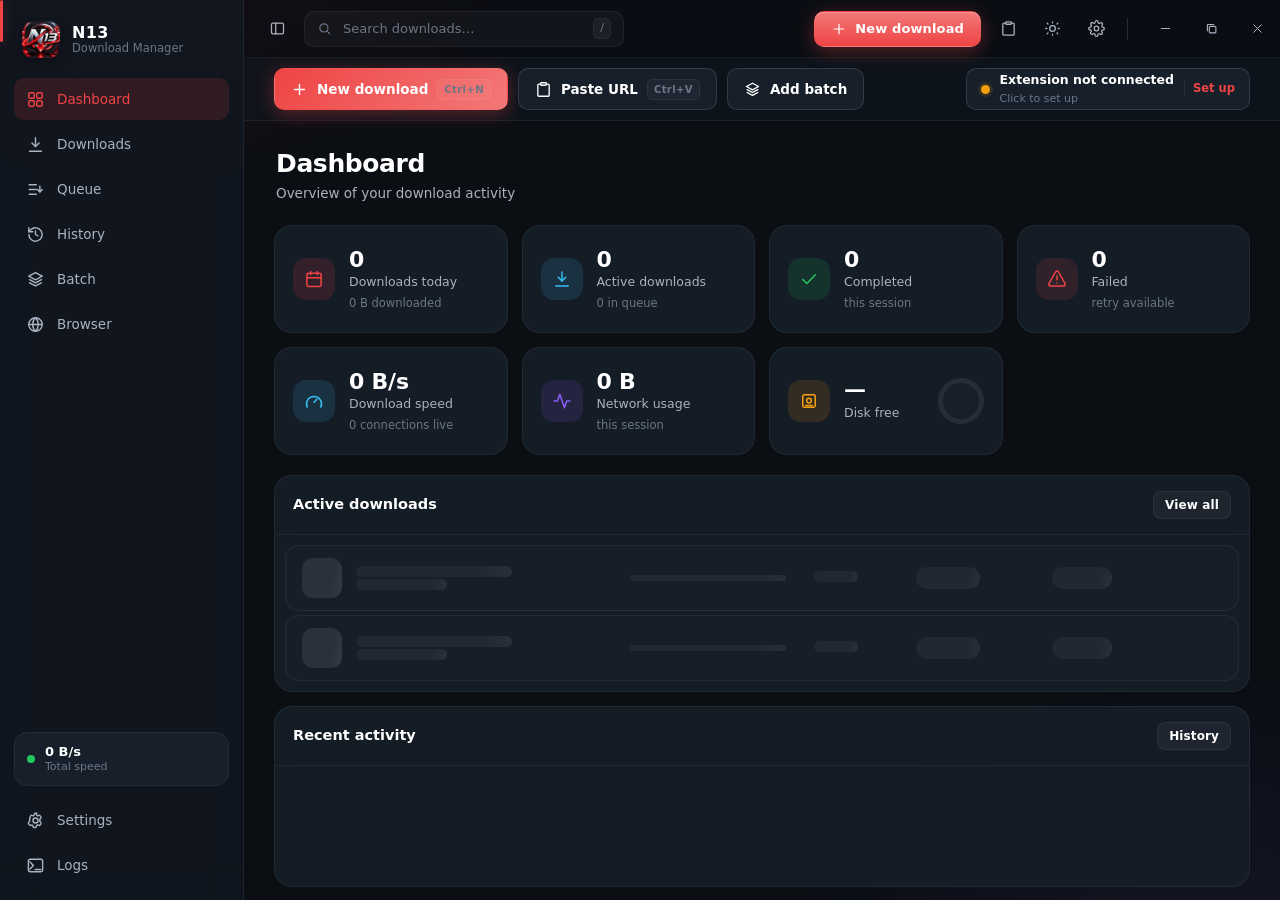
==== ui/frontend/index.html @ 7d2bacab "feat(queue): add a Queue page with drag & drop, keyboard and planning Adds a dedicated Queue page (s" ====
<!DOCTYPE html>
<html lang="en" data-theme="dark">
<head>
<meta charset="UTF-8">
<meta name="viewport" content="width=device-width, initial-scale=1.0">
<meta name="color-scheme" content="dark light">
<meta http-equiv="Content-Security-Policy" content="default-src 'self' 'unsafe-inline' 'unsafe-eval'; img-src 'self' data: blob:;">
<link rel="icon" href="favicon.png">
<title>N13 Download Manager</title>
<script>
/* Apply saved theme before first paint to avoid a flash. */
try {
  var p = JSON.parse(localStorage.getItem("n13-prefs") || "{}");
  document.documentElement.dataset.theme = p.theme || "dark";
} catch (e) {}
</script>
<link rel="stylesheet" href="css/main.css">
</head>
<body>

<!-- Ambient background glow -->
<div class="ambient" aria-hidden="true"></div>

<div id="app">

  <!-- ══ Sidebar ══════════════════════════════════════════════════════ -->
  <aside id="sidebar" aria-label="Primary">
    <span class="nav-indicator" id="navIndicator" aria-hidden="true"></span>
    <div class="brand">
      <img class="brand-mark" src="brand.png" alt="N13">
      <div class="brand-text">
        <strong>N13</strong>
        <span>Download Manager</span>
      </div>
    </div>

    <nav class="nav" id="mainNav" aria-label="Main navigation">
      <button class="nav-item active" data-page="dashboard" data-i18n-tip="nav.dashboard" aria-current="page">
        <svg class="ico" viewBox="0 0 24 24" fill="none" stroke="currentColor" stroke-width="1.8" stroke-linecap="round" stroke-linejoin="round"><rect x="3.5" y="3.5" width="7" height="7" rx="1.8"/><rect x="13.5" y="3.5" width="7" height="7" rx="1.8"/><rect x="3.5" y="13.5" width="7" height="7" rx="1.8"/><rect x="13.5" y="13.5" width="7" height="7" rx="1.8"/></svg>
        <span class="nav-label" data-i18n="nav.dashboard">Dashboard</span>
      </button>
      <button class="nav-item" data-page="downloads" data-i18n-tip="nav.downloads">
        <svg class="ico" viewBox="0 0 24 24" fill="none" stroke="currentColor" stroke-width="1.8" stroke-linecap="round" stroke-linejoin="round"><path d="M12 3.5v11"/><path d="m7.5 10 4.5 4.5L16.5 10"/><path d="M4.5 20.5h15"/></svg>
        <span class="nav-label" data-i18n="nav.downloads">Downloads</span>
        <span class="nav-badge" id="navBadge" hidden>0</span>
      </button>
      <button class="nav-item" data-page="queue" data-i18n-tip="nav.queue">
        <svg class="ico" viewBox="0 0 24 24" fill="none" stroke="currentColor" stroke-width="1.8" stroke-linecap="round" stroke-linejoin="round"><path d="M4 6h9"/><path d="M4 12h9"/><path d="M4 18h9"/><path d="M17.5 8v7"/><path d="m14.5 12 3 3 3-3"/></svg>
        <span class="nav-label" data-i18n="nav.queue">Queue</span>
        <span class="nav-badge" id="queueBadge" hidden>0</span>
      </button>
      <button class="nav-item" data-page="history" data-i18n-tip="nav.history">
        <svg class="ico" viewBox="0 0 24 24" fill="none" stroke="currentColor" stroke-width="1.8" stroke-linecap="round" stroke-linejoin="round"><path d="M3.6 12a8.4 8.4 0 1 0 2.4-5.9L3.5 8.5"/><path d="M3.5 3.5v5h5"/><path d="M12 7.5V12l3.2 1.9"/></svg>
        <span class="nav-label" data-i18n="nav.history">History</span>
      </button>
      <button class="nav-item" data-page="batch" data-i18n-tip="nav.batch">
        <svg class="ico" viewBox="0 0 24 24" fill="none" stroke="currentColor" stroke-width="1.8" stroke-linecap="round" stroke-linejoin="round"><path d="m12 3.2 8.5 4.6-8.5 4.6L3.5 7.8 12 3.2Z"/><path d="m4.5 12.2 7.5 4 7.5-4"/><path d="m4.5 16.2 7.5 4 7.5-4"/></svg>
        <span class="nav-label" data-i18n="nav.batch">Batch</span>
      </button>
      <button class="nav-item" data-page="browser" data-i18n-tip="nav.browser">
        <svg class="ico" viewBox="0 0 24 24" fill="none" stroke="currentColor" stroke-width="1.8" stroke-linecap="round" stroke-linejoin="round"><circle cx="12" cy="12" r="8.5"/><path d="M3.5 12h17"/><path d="M12 3.5c2.3 2.2 3.5 5.2 3.5 8.5s-1.2 6.3-3.5 8.5c-2.3-2.2-3.5-5.2-3.5-8.5s1.2-6.3 3.5-8.5Z"/></svg>
        <span class="nav-label" data-i18n="nav.browser">Browser</span>
      </button>
    </nav>

    <div class="sidebar-foot">
      <div class="side-speed" data-i18n-tip="sidebar.speed_tooltip">
        <span class="side-speed-pulse" aria-hidden="true"></span>
        <div class="side-speed-text">
          <span class="side-speed-val" id="sidebarSpeedVal">0 B/s</span>
          <span class="side-speed-lbl" data-i18n="sidebar.total_speed">Total speed</span>
        </div>
      </div>
      <button class="nav-item" data-page="settings" data-i18n-tip="nav.settings">
        <svg class="ico" viewBox="0 0 24 24" fill="none" stroke="currentColor" stroke-width="1.8" stroke-linecap="round" stroke-linejoin="round"><circle cx="12" cy="12" r="3.2"/><path d="M12 2.8c.6 0 1 .4 1.1 1l.3 1.5c.5.2 1 .5 1.5.8l1.4-.6c.6-.2 1.2 0 1.5.5l1 1.7c.3.5.2 1.2-.2 1.6l-1.2 1.1c.1.5.1.9.1 1.4s0 1-.1 1.4l1.2 1.1c.4.4.5 1 .2 1.6l-1 1.7c-.3.5-1 .7-1.5.5l-1.4-.6c-.5.3-1 .6-1.5.8l-.3 1.5c-.1.6-.6 1-1.1 1h-2c-.6 0-1-.4-1.1-1l-.3-1.5a7 7 0 0 1-1.5-.8l-1.4.6c-.6.2-1.2 0-1.5-.5l-1-1.7a1.2 1.2 0 0 1 .2-1.6l1.2-1.1a7.3 7.3 0 0 1 0-2.8L5.2 9.3a1.2 1.2 0 0 1-.2-1.6l1-1.7c.3-.5 1-.7 1.5-.5l1.4.6c.5-.3 1-.6 1.5-.8l.3-1.5c.1-.6.6-1 1.1-1h2Z"/></svg>
        <span class="nav-label" data-i18n="nav.settings">Settings</span>
      </button>
      <button class="nav-item" data-page="logs" data-i18n-tip="nav.logs">
        <svg class="ico" viewBox="0 0 24 24" fill="none" stroke="currentColor" stroke-width="1.8" stroke-linecap="round" stroke-linejoin="round"><path d="m5 7.5 4.5 4.5L5 16.5"/><path d="M11.5 17h7"/><rect x="3" y="4" width="18" height="16" rx="2.5"/></svg>
        <span class="nav-label" data-i18n="nav.logs">Logs</span>
      </button>
    </div>
  </aside>

  <!-- ══ Main column ══════════════════════════════════════════════════ -->
  <div class="app-main">

    <!-- Titlebar -->
    <header id="titlebar" class="pywebview-drag-region">
      <div class="tb-cluster">
        <button class="icon-btn" id="sidebarToggle" data-i18n-tip="title.toggle_sidebar" data-i18n-aria-label="title.toggle_sidebar">
          <svg class="ico" viewBox="0 0 24 24" fill="none" stroke="currentColor" stroke-width="1.8" stroke-linecap="round" stroke-linejoin="round"><rect x="3.5" y="4.5" width="17" height="15" rx="2.2"/><path d="M9.5 4.5v15"/></svg>
        </button>
        <div class="tb-search tb-nodrag">
          <svg class="ico" viewBox="0 0 24 24" fill="none" stroke="currentColor" stroke-width="1.8" stroke-linecap="round" stroke-linejoin="round"><circle cx="11" cy="11" r="6.5"/><path d="m20.5 20.5-4.6-4.6"/></svg>
          <input id="globalSearch" type="search" placeholder="Search downloads…" data-i18n-ph="title.search" data-i18n-aria-label="title.search" autocomplete="off" spellcheck="false">
          <kbd>/</kbd>
        </div>
      </div>

      <div class="tb-cluster tb-right">
        <button class="btn btn-primary" id="btnNewDownload" data-i18n-tip="title.new_download">
          <svg class="ico" viewBox="0 0 24 24" fill="none" stroke="currentColor" stroke-width="1.8" stroke-linecap="round" stroke-linejoin="round"><path d="M12 5v14M5 12h14"/></svg>
          <span data-i18n="title.new_download">New download</span>
        </button>
        <button class="icon-btn" id="btnPasteQuick" data-i18n-tip="title.paste_link" data-i18n-aria-label="title.paste_link">
          <svg class="ico" viewBox="0 0 24 24" fill="none" stroke="currentColor" stroke-width="1.8" stroke-linecap="round" stroke-linejoin="round"><rect x="8" y="2.5" width="8" height="3.5" rx="1"/><path d="M16 4.5h2.5A1.5 1.5 0 0 1 20 6v14a1.5 1.5 0 0 1-1.5 1.5h-13A1.5 1.5 0 0 1 4 20V6a1.5 1.5 0 0 1 1.5-1.5H8"/></svg>
        </button>
        <button class="icon-btn theme-btn" id="btnTheme" data-i18n-tip="title.toggle_theme" data-i18n-aria-label="title.toggle_theme">
          <svg class="ico ico-sun" viewBox="0 0 24 24" fill="none" stroke="currentColor" stroke-width="1.8" stroke-linecap="round" stroke-linejoin="round"><circle cx="12" cy="12" r="4"/><path d="M12 2.5V4M12 20v1.5M4.6 4.6l1 1M18.4 18.4l1 1M2.5 12H4M20 12h1.5M4.6 19.4l1-1M18.4 5.6l1-1"/></svg>
          <svg class="ico ico-moon" viewBox="0 0 24 24" fill="none" stroke="currentColor" stroke-width="1.8" stroke-linecap="round" stroke-linejoin="round"><path d="M20.5 13.2A8.5 8.5 0 1 1 10.8 3.5a7 7 0 0 0 9.7 9.7Z"/></svg>
        </button>
        <button class="icon-btn" id="btnTopSettings" data-i18n-tip="title.settings" data-i18n-aria-label="title.settings">
          <svg class="ico" viewBox="0 0 24 24" fill="none" stroke="currentColor" stroke-width="1.8" stroke-linecap="round" stroke-linejoin="round"><circle cx="12" cy="12" r="3.2"/><path d="M19.4 15a1.7 1.7 0 0 0 .3 1.9l.1.1a2 2 0 1 1-2.9 2.8l-.1-.1a1.7 1.7 0 0 0-1.8-.3 1.7 1.7 0 0 0-1 1.6V21a2 2 0 1 1-4 0v-.2a1.7 1.7 0 0 0-1-1.5 1.7 1.7 0 0 0-1.9.3l-.1.1a2 2 0 1 1-2.8-2.9l.1-.1a1.7 1.7 0 0 0 .3-1.8 1.7 1.7 0 0 0-1.6-1H3a2 2 0 1 1 0-4h.2A1.7 1.7 0 0 0 4.7 9a1.7 1.7 0 0 0-.3-1.9l-.1-.1a2 2 0 1 1 2.9-2.8l.1.1a1.7 1.7 0 0 0 1.8.3h.1a1.7 1.7 0 0 0 1-1.6V3a2 2 0 1 1 4 0v.2a1.7 1.7 0 0 0 1 1.5 1.7 1.7 0 0 0 1.9-.3l.1-.1a2 2 0 1 1 2.8 2.9l-.1.1a1.7 1.7 0 0 0-.3 1.8v.1a1.7 1.7 0 0 0 1.6 1H21a2 2 0 1 1 0 4h-.2a1.7 1.7 0 0 0-1.4 1Z"/></svg>
        </button>
        <span class="tb-divider" aria-hidden="true"></span>
        <div class="win-controls">
          <button class="win-btn" id="winMin" data-i18n-aria-label="title.minimize" tabindex="-1">
            <svg viewBox="0 0 24 24" fill="none" stroke="currentColor" stroke-width="1.6" stroke-linecap="round"><path d="M5.5 12h13"/></svg>
          </button>
          <button class="win-btn" id="winMax" data-i18n-aria-label="title.maximize" tabindex="-1">
            <svg viewBox="0 0 24 24" fill="none" stroke="currentColor" stroke-width="1.6"><rect x="6" y="6" width="12" height="12" rx="1.6"/></svg>
          </button>
          <button class="win-btn win-close" id="winClose" data-i18n-aria-label="title.close" tabindex="-1">
            <svg viewBox="0 0 24 24" fill="none" stroke="currentColor" stroke-width="1.6" stroke-linecap="round"><path d="M18 6 6 18M6 6l12 12"/></svg>
          </button>
        </div>
      </div>
    </header>

    <!-- Primary command bar — always visible, every page -->
    <div class="command-bar" role="toolbar" aria-label="Primary actions">
      <button class="cmd-btn cmd-primary" id="cmdNewDownload" data-i18n-tip="title.new_download">
        <svg class="ico" viewBox="0 0 24 24" fill="none" stroke="currentColor" stroke-width="1.9" stroke-linecap="round" stroke-linejoin="round"><path d="M12 5v14M5 12h14"/></svg>
        <span class="cmd-label" data-i18n="title.new_download">New download</span>
        <kbd>Ctrl+N</kbd>
      </button>

      <button class="cmd-btn" id="cmdPasteUrl" data-i18n-tip="cmd.paste_tip">
        <svg class="ico" viewBox="0 0 24 24" fill="none" stroke="currentColor" stroke-width="1.9" stroke-linecap="round" stroke-linejoin="round"><rect x="8" y="2.5" width="8" height="3.5" rx="1"/><path d="M16 4.5h2.5A1.5 1.5 0 0 1 20 6v14a1.5 1.5 0 0 1-1.5 1.5h-13A1.5 1.5 0 0 1 4 20V6a1.5 1.5 0 0 1 1.5-1.5H8"/></svg>
        <span class="cmd-label" data-i18n="cmd.paste_url">Paste URL</span>
        <kbd>Ctrl+V</kbd>
      </button>

      <button class="cmd-btn" id="cmdBatch" data-i18n-tip="cmd.batch_tip">
        <svg class="ico" viewBox="0 0 24 24" fill="none" stroke="currentColor" stroke-width="1.9" stroke-linecap="round" stroke-linejoin="round"><path d="m12 3.2 8.5 4.6-8.5 4.6L3.5 7.8 12 3.2Z"/><path d="m4.5 12.2 7.5 4 7.5-4"/><path d="m4.5 16.2 7.5 4 7.5-4"/></svg>
        <span class="cmd-label" data-i18n="cmd.add_batch">Add batch</span>
      </button>

      <span class="cmd-spacer"></span>

      <button class="ext-pill off" id="extPill" aria-live="polite">
        <span class="ext-dot" aria-hidden="true"></span>
        <span class="ext-text">
          <strong class="ext-title" id="extPillTitle" data-i18n="browser.ext_off">Extension not connected</strong>
          <span class="ext-sub" id="extPillSub" data-i18n="browser.ext_off_sub">Click to set up</span>
        </span>
        <span class="ext-action" id="extPillAction" data-i18n="browser.setup">Set up</span>
      </button>
    </div>

    <!-- Scrollable content -->
    <main id="content" role="main">
      <header class="page-head">
        <h1 id="pageTitle" data-i18n="page.dashboard">Dashboard</h1>
        <p id="pageSub" data-i18n="page.dashboard.sub">Overview of your download activity</p>
      </header>

      <!-- ── Dashboard ─────────────────────────────────────────────── -->
      <section class="page active" id="page-dashboard" aria-label="Dashboard">
        <div class="stats-grid">
          <article class="stat" style="--d:0ms">
            <span class="stat-ico tint-accent"><svg class="ico" viewBox="0 0 24 24" fill="none" stroke="currentColor" stroke-width="1.8" stroke-linecap="round" stroke-linejoin="round"><rect x="3.5" y="5" width="17" height="16" rx="2"/><path d="M8 3v4M16 3v4M3.5 10.5h17"/></svg></span>
            <div class="stat-info">
              <span class="stat-value" id="stToday">0</span>
              <span class="stat-label" data-i18n="stat.downloads_today">Downloads today</span>
              <span class="stat-sub" id="stTodaySub">0 B downloaded</span>
            </div>
          </article>

          <article class="stat" style="--d:50ms">
            <span class="stat-ico tint-blue"><svg class="ico" viewBox="0 0 24 24" fill="none" stroke="currentColor" stroke-width="1.8" stroke-linecap="round" stroke-linejoin="round"><path d="M12 3.5v11"/><path d="m7.5 10 4.5 4.5L16.5 10"/><path d="M4.5 20.5h15"/></svg></span>
            <div class="stat-info">
              <span class="stat-value" id="stActive">0</span>
              <span class="stat-label" data-i18n="stat.active_downloads">Active downloads</span>
              <span class="stat-sub" id="stActiveSub">0 in queue</span>
            </div>
          </article>

          <article class="stat" style="--d:100ms">
            <span class="stat-ico tint-green"><svg class="ico" viewBox="0 0 24 24" fill="none" stroke="currentColor" stroke-width="1.8" stroke-linecap="round" stroke-linejoin="round"><path d="m4.5 12.5 5 5L19.5 7"/></svg></span>
            <div class="stat-info">
              <span class="stat-value" id="stDone">0</span>
              <span class="stat-label" data-i18n="stat.completed">Completed</span>
              <span class="stat-sub" data-i18n="fmt.this_session">this session</span>
            </div>
          </article>

          <article class="stat" style="--d:150ms">
            <span class="stat-ico tint-red"><svg class="ico" viewBox="0 0 24 24" fill="none" stroke="currentColor" stroke-width="1.8" stroke-linecap="round" stroke-linejoin="round"><path d="M12 8.5V13"/><path d="M12 16.8h.01"/><path d="M10.2 3.6 2.4 17.3a2 2 0 0 0 1.7 3h15.8a2 2 0 0 0 1.7-3L13.8 3.6a2 2 0 0 0-3.6 0Z"/></svg></span>
            <div class="stat-info">
              <span class="stat-value" id="stFailed">0</span>
              <span class="stat-label" data-i18n="stat.failed">Failed</span>
              <span class="stat-sub" data-i18n="fmt.retry_available">retry available</span>
            </div>
          </article>

          <article class="stat stat-wide" style="--d:200ms">
            <span class="stat-ico tint-cyan"><svg class="ico" viewBox="0 0 24 24" fill="none" stroke="currentColor" stroke-width="1.8" stroke-linecap="round" stroke-linejoin="round"><path d="m12 13.5 3.5-3.5"/><path d="M3.8 19.3a9 9 0 1 1 16.4 0"/></svg></span>
            <div class="stat-info">
              <span class="stat-value" id="stSpeed">0 B/s</span>
              <span class="stat-label" data-i18n="stat.download_speed">Download speed</span>
              <span class="stat-sub" id="stSpeedPeak">0 connections live</span>
            </div>
            <canvas class="stat-spark" id="speedSpark" aria-hidden="true"></canvas>
          </article>

          <article class="stat" style="--d:250ms">
            <span class="stat-ico tint-violet"><svg class="ico" viewBox="0 0 24 24" fill="none" stroke="currentColor" stroke-width="1.8" stroke-linecap="round" stroke-linejoin="round"><path d="M21.5 12h-3.8l-2.7 8L9.3 4l-2.7 8H2.5"/></svg></span>
            <div class="stat-info">
              <span class="stat-value" id="stNetwork">0 B</span>
              <span class="stat-label" data-i18n="stat.network_usage">Network usage</span>
              <span class="stat-sub" data-i18n="fmt.this_session">this session</span>
            </div>
          </article>

          <article class="stat" style="--d:300ms">
            <span class="stat-ico tint-amber"><svg class="ico" viewBox="0 0 24 24" fill="none" stroke="currentColor" stroke-width="1.8" stroke-linecap="round" stroke-linejoin="round"><path d="M4.5 6.5a2 2 0 0 1 2-2h11a2 2 0 0 1 2 2v11a2 2 0 0 1-2 2h-11a2 2 0 0 1-2-2v-11Z"/><circle cx="12" cy="11.5" r="2.8"/><path d="M8 17.5h8"/></svg></span>
            <div class="stat-info">
              <span class="stat-value" id="stDisk">—</span>
              <span class="stat-label" data-i18n="stat.disk_free">Disk free</span>
              <span class="stat-sub" id="stDiskSub"></span>
            </div>
            <span class="ring" id="diskRing" style="--p:0" role="img" data-i18n-aria-label="stat.disk_free"></span>
          </article>
        </div>

        <div class="dash-cols">
          <section class="panel" id="dashActive" aria-label="Active downloads">
            <header class="panel-head">
              <h2 data-i18n="dash.active_downloads">Active downloads</h2>
              <span class="panel-count" id="dashActiveCount"></span>
              <button class="btn btn-ghost btn-sm" data-nav="downloads" data-i18n="dash.view_all">View all</button>
            </header>
            <div class="panel-body"></div>
          </section>
          <section class="panel" id="dashRecent" aria-label="Recent activity">
            <header class="panel-head">
              <h2 data-i18n="dash.recent_activity">Recent activity</h2>
              <button class="btn btn-ghost btn-sm" data-nav="history" data-i18n="dash.history">History</button>
            </header>
            <div class="panel-body"></div>
          </section>
        </div>
      </section>

      <!-- ── Downloads ─────────────────────────────────────────────── -->
      <section class="page" id="page-downloads" aria-label="Downloads">
        <div class="dl-toolbar">
          <div class="chips" id="filterChips" role="tablist" aria-label="Filter downloads">
            <button class="chip active" data-filter="all"><span data-i18n="filter.all">All</span> <span class="chip-n">0</span></button>
            <button class="chip" data-filter="active"><span data-i18n="filter.active">Active</span> <span class="chip-n">0</span></button>
            <button class="chip" data-filter="queued"><span data-i18n="filter.queued">Queued</span> <span class="chip-n">0</span></button>
            <button class="chip" data-filter="paused"><span data-i18n="filter.paused">Paused</span> <span class="chip-n">0</span></button>
            <button class="chip" data-filter="completed"><span data-i18n="filter.completed">Completed</span> <span class="chip-n">0</span></button>
            <button class="chip" data-filter="failed"><span data-i18n="filter.failed">Failed</span> <span class="chip-n">0</span></button>
          </div>
          <div class="dl-toolbar-right">
            <label class="sort-wrap" data-i18n-tip="sort.label">
              <svg class="ico" viewBox="0 0 24 24" fill="none" stroke="currentColor" stroke-width="1.8" stroke-linecap="round" stroke-linejoin="round"><path d="M7 4.5v15"/><path d="m3.5 8 3.5-3.5L10.5 8"/><path d="M17 19.5v-15"/><path d="m13.5 16 3.5 3.5 3.5-3.5"/></svg>
              <select id="sortSelect" data-i18n-aria-label="sort.label">
                <option value="newest:-1" selected data-i18n="sort.newest">Newest first</option>
                <option value="newest:1" data-i18n="sort.oldest">Oldest first</option>
                <option value="queue:1" data-i18n="sort.queue">Queue order</option>
                <option value="name:1" data-i18n="sort.name_az">Name A–Z</option>
                <option value="name:-1" data-i18n="sort.name_za">Name Z–A</option>
                <option value="size:-1" data-i18n="sort.largest">Largest first</option>
                <option value="size:1" data-i18n="sort.smallest">Smallest first</option>
                <option value="progress:-1" data-i18n="sort.progress">Most complete</option>
                <option value="speed:-1" data-i18n="sort.fastest">Fastest first</option>
              </select>
            </label>
            <span class="tb-divider" aria-hidden="true"></span>
            <button class="icon-btn" id="btnResumeAll" data-i18n-tip="toast.all_resumed" data-i18n-aria-label="toast.all_resumed">
              <svg class="ico" viewBox="0 0 24 24" fill="none" stroke="currentColor" stroke-width="1.8" stroke-linecap="round" stroke-linejoin="round"><path d="M7.5 4.8v14.4c0 .8.9 1.3 1.6.9l11.2-7.2a1 1 0 0 0 0-1.7L9.1 4a1 1 0 0 0-1.6.8Z"/></svg>
            </button>
            <button class="icon-btn" id="btnPauseAll" data-i18n-tip="toast.all_paused" data-i18n-aria-label="toast.all_paused">
              <svg class="ico" viewBox="0 0 24 24" fill="none" stroke="currentColor" stroke-width="1.8" stroke-linecap="round" stroke-linejoin="round"><rect x="6.5" y="4.5" width="3.6" height="15" rx="1.2"/><rect x="13.9" y="4.5" width="3.6" height="15" rx="1.2"/></svg>
            </button>
            <button class="icon-btn" id="btnClearFinished" data-i18n-tip="toast.list_cleared" data-i18n-aria-label="toast.list_cleared">
              <svg class="ico" viewBox="0 0 24 24" fill="none" stroke="currentColor" stroke-width="1.8" stroke-linecap="round" stroke-linejoin="round"><path d="M4 6.5h16"/><path d="M9 6.5v-2a1 1 0 0 1 1-1h4a1 1 0 0 1 1 1v2"/><path d="M19 6.5 18.1 19a2 2 0 0 1-2 1.9H7.9a2 2 0 0 1-2-1.9L5 6.5"/></svg>
            </button>
          </div>
        </div>

        <!-- Queue summary: active / waiting / priority / scheduler -->
        <div class="queue-strip" id="queueStrip" aria-label="Queue status">
          <div class="qs-item">
            <span class="qs-dot active" aria-hidden="true"></span>
            <span class="qs-val" id="qsActive">0</span>
            <span class="qs-lbl" data-i18n="queue.active">Active</span>
          </div>
          <div class="qs-item">
            <span class="qs-dot waiting" aria-hidden="true"></span>
            <span class="qs-val" id="qsWaiting">0</span>
            <span class="qs-lbl" data-i18n="queue.waiting">Waiting</span>
          </div>
          <div class="qs-item">
            <span class="qs-dot" aria-hidden="true"></span>
            <span class="qs-val" id="qsSpeed">0 B/s</span>
            <span class="qs-lbl" data-i18n="queue.bandwidth">Bandwidth</span>
          </div>
          <div class="qs-item" id="qsLimitWrap">
            <svg class="ico" viewBox="0 0 24 24" fill="none" stroke="currentColor" stroke-width="1.8" stroke-linecap="round" stroke-linejoin="round"><path d="M12 3.5v4M12 16.5v4M3.5 12h4M16.5 12h4"/><circle cx="12" cy="12" r="3.4"/></svg>
            <span class="qs-lbl" data-i18n="queue.speed_limit">Global limit</span>
            <button class="qs-btn" id="qsLimitBtn" data-i18n-tip="queue.change_limit">Unlimited</button>
          </div>
          <div class="qs-item" id="qsSchedWrap">
            <svg class="ico" viewBox="0 0 24 24" fill="none" stroke="currentColor" stroke-width="1.8" stroke-linecap="round" stroke-linejoin="round"><rect x="3.5" y="5" width="17" height="16" rx="2"/><path d="M8 3v4M16 3v4M3.5 10.5h17"/></svg>
            <span class="qs-lbl" data-i18n="queue.scheduler">Scheduler</span>
            <button class="qs-btn" id="qsSchedBtn" data-i18n-tip="queue.scheduler_tip">Off</button>
          </div>
          <span class="qs-spacer"></span>
          <button class="btn btn-ghost btn-sm" id="qsRetryFailed" hidden>
            <svg class="ico" viewBox="0 0 24 24" fill="none" stroke="currentColor" stroke-width="1.8" stroke-linecap="round" stroke-linejoin="round"><path d="M20.5 12a8.5 8.5 0 1 1-2.6-6.1"/><path d="M20.5 3.5v5h-5"/></svg>
            <span id="qsRetryLabel" data-i18n="queue.retry_failed">Retry failed</span>
          </button>
        </div>

        <!-- Category filter — rendered only when the list spans >1 category -->
        <div class="cat-strip" id="catStrip" role="tablist" aria-label="Filter by category" hidden></div>

        <div class="dl-head" id="downloadHead" hidden>
          <span class="h-name" data-i18n="col.name">Name</span>
          <span data-i18n="col.progress">Progress</span>
          <span class="c-size" data-i18n="col.size">Size</span>
          <span class="c-speed" data-i18n="col.speed">Speed</span>
          <span class="c-conn" data-i18n="col.connections">Conn.</span>
          <span data-i18n="col.status">Status</span>
          <span class="h-actions" aria-hidden="true"></span>
        </div>

        <div class="dl-list" id="downloadList" role="list" aria-label="Download list"></div>
        <div id="downloadsEmpty" hidden></div>
      </section>

      <!-- ── Queue ─────────────────────────────────────────────────── -->
      <!-- Rendered entirely by js/queue.js so the queue experience stays a
           self-contained module rather than growing this file. -->
      <section class="page" id="page-queue" aria-label="Queue">
        <div class="queue-view" id="queueView"></div>
      </section>

      <!-- ── History ───────────────────────────────────────────────── -->
      <section class="page" id="page-history" aria-label="History">
        <div class="analytics" id="historyStats" hidden></div>
        <div class="page-actions">
          <div class="chips" id="historyFilterChips" role="tablist" aria-label="Filter history">
            <button class="chip active" data-hfilter="all"><span data-i18n="history.all">All</span></button>
            <button class="chip" data-hfilter="Complete"><span data-i18n="history.completed">Completed</span></button>
            <button class="chip" data-hfilter="Failed"><span data-i18n="history.failed">Failed</span></button>
            <button class="chip" data-hfilter="Cancelled"><span data-i18n="history.cancelled">Cancelled</span></button>
          </div>
          <button class="btn btn-ghost" id="btnClearHistory">
            <svg class="ico" viewBox="0 0 24 24" fill="none" stroke="currentColor" stroke-width="1.8" stroke-linecap="round" stroke-linejoin="round"><path d="M4 6.5h16"/><path d="M9 6.5v-2a1 1 0 0 1 1-1h4a1 1 0 0 1 1 1v2"/><path d="M19 6.5 18.1 19a2 2 0 0 1-2 1.9H7.9a2 2 0 0 1-2-1.9L5 6.5"/></svg>
            <span data-i18n="history.clear">Clear history</span>
          </button>
        </div>
        <div class="table-card">
          <table class="table" id="historyTable">
            <thead>
              <tr><th class="h-date" data-i18n="col.date">Date</th><th data-i18n="col.file">File</th><th class="h-size" data-i18n="col.size">Size</th><th class="h-cat" data-i18n="col.category">Category</th><th data-i18n="col.status">Status</th><th class="h-dir" data-i18n="col.location">Location</th><th class="h-actions" aria-hidden="true"></th></tr>
            </thead>
            <tbody id="historyBody"></tbody>
          </table>
          <div id="historyEmpty" hidden></div>
        </div>
      </section>

      <!-- ── Batch ─────────────────────────────────────────────────── -->
      <section class="page" id="page-batch" aria-label="Batch download">
        <div class="card">
          <div class="tabs" role="tablist" aria-label="Batch mode">
            <button class="tab-btn active" data-tab="urllist" role="tab" aria-selected="true"><span data-i18n="batch.url_list">URL list</span></button>
            <button class="tab-btn" data-tab="pattern" role="tab" aria-selected="false"><span data-i18n="batch.pattern_scan">Pattern scan</span></button>
          </div>

          <div class="tab-panel active" id="tab-urllist" role="tabpanel">
            <p class="dim-note"><span data-i18n="batch.note">Paste one link per line.</span> <span class="batch-count" id="batchCount"></span></p>
            <textarea class="input textarea mono" id="batchUrls" rows="8" spellcheck="false"
              placeholder="https://example.com/file1.zip&#10;https://example.com/file2.zip&#10;https://example.com/file3.zip" data-i18n-aria-label="batch.url_list"></textarea>
            <div class="input-join">
              <input class="input mono" id="batchDir" type="text" data-i18n-ph="batch.save_to" data-i18n-aria-label="batch.save_to">
              <button class="btn btn-ghost" id="btnBatchBrowse">
                <svg class="ico" viewBox="0 0 24 24" fill="none" stroke="currentColor" stroke-width="1.8" stroke-linecap="round" stroke-linejoin="round"><path d="M3.5 7.5a2 2 0 0 1 2-2h4l2 2.5h7a2 2 0 0 1 2 2v8a2 2 0 0 1-2 2h-13a2 2 0 0 1-2-2v-10.5Z"/></svg>
                <span data-i18n="batch.browse">Browse</span>
              </button>
            </div>
            <div class="batch-actions">
              <button class="btn btn-ghost" id="btnBatchFile">
                <svg class="ico" viewBox="0 0 24 24" fill="none" stroke="currentColor" stroke-width="1.8" stroke-linecap="round" stroke-linejoin="round"><path d="M13.5 3H7a2 2 0 0 0-2 2v14a2 2 0 0 0 2 2h10a2 2 0 0 0 2-2V8.5L13.5 3Z"/><path d="M13.5 3v5.5H19"/></svg>
                <span data-i18n="batch.load_from_file">Load from file</span>
              </button>
              <button class="btn btn-primary" id="btnBatchQueue">
                <svg class="ico" viewBox="0 0 24 24" fill="none" stroke="currentColor" stroke-width="1.8" stroke-linecap="round" stroke-linejoin="round"><path d="M12 3.5v11"/><path d="m7.5 10 4.5 4.5L16.5 10"/><path d="M4.5 20.5h15"/></svg>
                <span data-i18n="batch.queue_all">Queue all</span>
              </button>
            </div>
          </div>

          <div class="tab-panel" id="tab-pattern" role="tabpanel">
            <p class="dim-note">Use <code>*</code> where the number goes — N13 probes the sequence and queues every file that exists.</p>
            <div class="pattern-grid">
              <div class="field span-2">
                <label class="field-label" for="patternUrl" data-i18n="batch.pattern_url">Pattern URL</label>
                <input class="input mono" id="patternUrl" type="text" placeholder="https://example.com/episode-*.mkv" spellcheck="false">
              </div>
              <div class="field">
                <label class="field-label" for="patternStart" data-i18n="batch.start_at">Start at</label>
                <input class="input input-num" id="patternStart" type="number" value="1" min="0">
              </div>
              <div class="field">
                <label class="field-label" for="patternPadding" data-i18n="batch.zero_padding">Zero padding</label>
                <input class="input input-num" id="patternPadding" type="number" value="2" min="0" max="10">
              </div>
              <div class="field span-2">
                <label class="field-label" for="patternDir" data-i18n="dlg.save_to">Save to</label>
                <div class="input-join">
                  <input class="input mono" id="patternDir" type="text" data-i18n-ph="batch.save_to">
                  <button class="btn btn-ghost" id="btnPatternBrowse">
                    <svg class="ico" viewBox="0 0 24 24" fill="none" stroke="currentColor" stroke-width="1.8" stroke-linecap="round" stroke-linejoin="round"><path d="M3.5 7.5a2 2 0 0 1 2-2h4l2 2.5h7a2 2 0 0 1 2 2v8a2 2 0 0 1-2 2h-13a2 2 0 0 1-2-2v-10.5Z"/></svg>
                    <span data-i18n="batch.browse">Browse</span>
                  </button>
                </div>
              </div>
            </div>
            <div class="batch-actions">
              <button class="btn btn-primary" id="btnPatternScan">
                <svg class="ico" viewBox="0 0 24 24" fill="none" stroke="currentColor" stroke-width="1.8" stroke-linecap="round" stroke-linejoin="round"><circle cx="11" cy="11" r="6.5"/><path d="m20.5 20.5-4.6-4.6"/></svg>
                <span data-i18n="batch.scan">Scan pattern</span>
              </button>
            </div>
            <div class="pattern-results" id="patternResults" aria-live="polite"></div>
          </div>
        </div>
      </section>

      <!-- ── Browser ───────────────────────────────────────────────── -->
      <section class="page" id="page-browser" aria-label="Browser integration">
        <div class="card server-card">
          <span class="server-orb off" id="serverOrb" aria-hidden="true"></span>
          <div class="server-info">
            <h3 id="serverStatusText">Live server is stopped</h3>
            <div class="server-meta">
              <span class="server-kv"><span data-i18n="browser.address">Address</span>
                <code id="serverAddr">—</code>
                <button class="icon-btn btn-xs" id="btnCopyAddr" data-i18n-tip="browser.copy_address" data-i18n-aria-label="browser.copy_address">
                  <svg class="ico" viewBox="0 0 24 24" fill="none" stroke="currentColor" stroke-width="1.8" stroke-linecap="round" stroke-linejoin="round"><rect x="9" y="9" width="11.5" height="11.5" rx="2"/><path d="M5.5 15h-1a2 2 0 0 1-2-2V5.5a2 2 0 0 1 2-2H12a2 2 0 0 1 2 2v1"/></svg>
                </button>
              </span>
              <span class="server-kv"><span data-i18n="browser.token">Token</span> <code id="serverToken">—</code></span>
            </div>
          </div>
          <button class="btn btn-primary btn-lg" id="btnServerToggle">
            <svg class="ico" viewBox="0 0 24 24" fill="none" stroke="currentColor" stroke-width="1.8" stroke-linecap="round" stroke-linejoin="round"><path d="M12 3v8"/><path d="M6.3 6.2a8 8 0 1 0 11.4 0"/></svg>
            <span data-i18n="browser.start_server">Start server</span>
          </button>
        </div>

        <div class="card">
          <h3 class="card-title" data-i18n="browser.connect_title">Connect your browser</h3>
          <ol class="steps">
            <li>
              <span class="step-n">1</span>
              <div class="step-text"><strong data-i18n="browser.step1_title">Start the live server</strong><p data-i18n="browser.step1_desc">N13 listens locally for links sent by the extension.</p></div>
            </li>
            <li>
              <span class="step-n">2</span>
              <div class="step-text"><strong data-i18n="browser.step2_title">Create the extension</strong><p data-i18n="browser.step2_desc">Generates an unpacked Chrome / Edge extension with your access token.</p></div>
            </li>
            <li>
              <span class="step-n">3</span>
              <div class="step-text"><strong data-i18n="browser.step3_title">Load it once</strong><p data-i18n="browser.step3_desc">Press “Install Extension” — N13 opens chrome://extensions, enables Developer mode and loads the extension for you automatically. Then right-click any link → “Download with N13”.</p></div>
            </li>
          </ol>
          <div class="batch-actions">
            <button class="btn btn-primary" id="btnInstallExt">
              <svg class="ico" viewBox="0 0 24 24" fill="none" stroke="currentColor" stroke-width="1.8" stroke-linecap="round" stroke-linejoin="round"><path d="M12 3v12"/><path d="m7 10 5 5 5-5"/><path d="M5 21h14"/></svg>
              <span data-i18n="browser.install_extension">Install Extension</span>
            </button>
            <button class="btn btn-ghost" id="btnCreateExt">
              <svg class="ico" viewBox="0 0 24 24" fill="none" stroke="currentColor" stroke-width="1.8" stroke-linecap="round" stroke-linejoin="round"><path d="M12 5v14M5 12h14"/></svg>
              <span data-i18n="browser.create_extension">Create extension</span>
            </button>
            <button class="btn btn-ghost" id="btnRepairExt" data-i18n-tip="browser.repair_tip">
              <svg class="ico" viewBox="0 0 24 24" fill="none" stroke="currentColor" stroke-width="1.8" stroke-linecap="round" stroke-linejoin="round"><path d="M14.6 6.4a4.2 4.2 0 0 0 5.4 5.4l-8.5 8.5a2.4 2.4 0 0 1-3.4-3.4z"/><path d="m17.3 3.1 3.6 3.6-2.2 2.2-3.6-3.6z"/></svg>
              <span data-i18n="browser.repair_extension">Repair extension</span>
            </button>
            <button class="btn btn-ghost" id="btnRegProtocol">
              <svg class="ico" viewBox="0 0 24 24" fill="none" stroke="currentColor" stroke-width="1.8" stroke-linecap="round" stroke-linejoin="round"><path d="M10 13.5a5 5 0 0 0 7.5.5l2.8-2.8a5 5 0 0 0-7-7l-1.6 1.5"/><path d="M14 10.5a5 5 0 0 0-7.5-.5l-2.8 2.8a5 5 0 0 0 7 7l1.6-1.5"/></svg>
              <span data-i18n="browser.register_protocol">Register dldm:// protocol</span>
            </button>
          </div>
        </div>
      </section>

      <!-- ── Settings ──────────────────────────────────────────────── -->
      <section class="page" id="page-settings" aria-label="Settings">
        <div class="settings-wrap" id="settingsBody"></div>
      </section>

      <!-- ── Logs ──────────────────────────────────────────────────── -->
      <section class="page" id="page-logs" aria-label="Logs">
        <div class="page-actions">
          <button class="btn btn-ghost" id="btnCopyLogs">
            <svg class="ico" viewBox="0 0 24 24" fill="none" stroke="currentColor" stroke-width="1.8" stroke-linecap="round" stroke-linejoin="round"><rect x="9" y="9" width="11.5" height="11.5" rx="2"/><path d="M5.5 15h-1a2 2 0 0 1-2-2V5.5a2 2 0 0 1 2-2H12a2 2 0 0 1 2 2v1"/></svg>
            <span data-i18n="logs.copy">Copy</span>
          </button>
          <button class="btn btn-ghost" id="btnClearLogs">
            <svg class="ico" viewBox="0 0 24 24" fill="none" stroke="currentColor" stroke-width="1.8" stroke-linecap="round" stroke-linejoin="round"><path d="M4 6.5h16"/><path d="M9 6.5v-2a1 1 0 0 1 1-1h4a1 1 0 0 1 1 1v2"/><path d="M19 6.5 18.1 19a2 2 0 0 1-2 1.9H7.9a2 2 0 0 1-2-1.9L5 6.5"/></svg>
            <span data-i18n="logs.clear">Clear</span>
          </button>
        </div>
        <div class="log-view" id="logList" aria-live="polite"></div>
      </section>
    </main>

    <!-- Selection action bar — appears whenever downloads are selected -->
    <div class="sel-bar" id="selBar" role="toolbar" aria-label="Download actions" hidden>
      <div class="sb-count">
        <span class="sb-count-n" id="sbCount">0</span>
        <span class="sb-count-lbl" id="sbCountLabel" data-i18n="sel.selected">selected</span>
        <button class="sb-clear icon-btn" id="sbClear" data-i18n-tip="sel.clear" data-i18n-aria-label="sel.clear">
          <svg class="ico" viewBox="0 0 24 24" fill="none" stroke="currentColor" stroke-width="1.9" stroke-linecap="round"><path d="M18 6 6 18M6 6l12 12"/></svg>
        </button>
      </div>

      <span class="sb-divider" aria-hidden="true"></span>

      <div class="sb-actions" id="sbActions"></div>

      <span class="sb-spacer"></span>
      <span class="sb-more-hint" data-i18n="sel.more_hint">Right-click for more</span>
    </div>
  </div>
</div>

<!-- Drag & drop overlay -->
<div id="dropOverlay" aria-hidden="true">
  <div class="drop-box">
    <svg class="ico" viewBox="0 0 24 24" fill="none" stroke="currentColor" stroke-width="1.6" stroke-linecap="round" stroke-linejoin="round" width="44" height="44"><path d="M12 3.5v11"/><path d="m7.5 10 4.5 4.5L16.5 10"/><path d="M4.5 20.5h15"/></svg>
    <h2 data-i18n="drop.title">Drop link to download</h2>
    <p data-i18n="drop.subtitle">Release to add it to the queue</p>
  </div>
</div>

<!-- Context menu / modal / toasts -->
<div id="contextMenu" role="menu" aria-hidden="true"></div>
<div id="modalOverlay" aria-hidden="true">
  <div class="modal" id="modal" role="dialog" aria-modal="true"></div>
</div>
<div id="toastStack" aria-live="polite"></div>

<!-- Frameless resize handles -->
<div class="rz rz-n" data-dir="n" aria-hidden="true"></div>
<div class="rz rz-s" data-dir="s" aria-hidden="true"></div>
<div class="rz rz-e" data-dir="e" aria-hidden="true"></div>
<div class="rz rz-w" data-dir="w" aria-hidden="true"></div>
<div class="rz rz-ne" data-dir="ne" aria-hidden="true"></div>
<div class="rz rz-nw" data-dir="nw" aria-hidden="true"></div>
<div class="rz rz-se" data-dir="se" aria-hidden="true"></div>
<div class="rz rz-sw" data-dir="sw" aria-hidden="true"></div>

<script src="js/utils.js"></script>
<script src="js/i18n.js"></script>
<script src="js/api.js"></script>
<script src="js/components.js"></script>
<script src="js/app.js"></script>
<script src="js/queue.js"></script>
</body>
</html>
---- ui/frontend/css/main.css ----
/* ═══════════════════════════════════════════════════════════════════════════
   N13 Download Manager — Design System
   A dark-first, glass-and-ink visual language:
   quiet surfaces, one confident accent, generous space, precise motion.
   ═══════════════════════════════════════════════════════════════════════════ */

/* ── 1. Tokens ─────────────────────────────────────────────────────────── */

:root {
  /* Surfaces */
  --bg-app: #0B0F14;
  --bg-secondary: #121821;
  --bg-card: #171F2B;
  --bg-elevated: #1C2634;
  --bg-input: rgba(255, 255, 255, 0.035);
  --bg-hover: rgba(255, 255, 255, 0.045);
  --bg-active: rgba(255, 255, 255, 0.08);
  --glass: rgba(23, 31, 43, 0.78);
  --glass-strong: rgba(28, 38, 52, 0.88);

  /* Lines */
  --border: rgba(255, 255, 255, 0.06);
  --border-strong: rgba(255, 255, 255, 0.12);

  /* Brand & state */
  --accent: #EF4444;
  --accent-hi: #F37878;
  --accent-soft: rgba(239, 68, 68, 0.14);
  --accent-ring: rgba(239, 68, 68, 0.35);
  --on-accent: #FFFFFF;

  --success: #22C55E;
  --success-soft: rgba(34, 197, 94, 0.13);
  --warning: #F59E0B;
  --warning-soft: rgba(245, 158, 11, 0.13);
  --danger: #EF4444;
  --danger-soft: rgba(239, 68, 68, 0.13);
  --info: #38BDF8;
  --info-soft: rgba(56, 189, 248, 0.13);
  --violet: #8B5CF6;
  --violet-soft: rgba(139, 92, 246, 0.13);

  /* Text */
  --text-1: #FFFFFF;
  --text-2: #AAB2C0;
  --text-3: #6B7686;

  /* Geometry */
  --r-xs: 8px;
  --r-sm: 10px;
  --r-md: 14px;
  --r-lg: 18px;
  --r-pill: 999px;

  /* Elevation */
  --shadow-sm: 0 1px 2px rgba(0, 0, 0, 0.28);
  --shadow-md: 0 6px 20px rgba(0, 0, 0, 0.34);
  --shadow-lg: 0 18px 48px rgba(0, 0, 0, 0.46);
  --shadow-accent: 0 4px 18px var(--accent-ring);

  /* Type */
  --font: "Segoe UI Variable Text", "Segoe UI", system-ui, -apple-system, sans-serif;
  --mono: "Cascadia Mono", "Cascadia Code", Consolas, monospace;

  /* Motion */
  --dur-1: 120ms;
  --dur-2: 220ms;
  --dur-3: 340ms;
  --ease-out: cubic-bezier(0.22, 0.9, 0.28, 1);
  --ease-spring: cubic-bezier(0.34, 1.35, 0.44, 1);

  /* Layout */
  --sidebar-w: 244px;
  --sidebar-w-min: 78px;
  --titlebar-h: 58px;
  --dl-cols: 44px minmax(200px, 1.55fr) minmax(150px, 0.95fr) 128px 96px 78px 130px 106px;
}

[data-theme="light"] {
  --bg-app: #EDF0F6;
  --bg-secondary: #F8FAFD;
  --bg-card: #FFFFFF;
  --bg-elevated: #FFFFFF;
  --bg-input: rgba(15, 23, 42, 0.04);
  --bg-hover: rgba(15, 23, 42, 0.05);
  --bg-active: rgba(15, 23, 42, 0.09);
  --glass: rgba(255, 255, 255, 0.82);
  --glass-strong: rgba(255, 255, 255, 0.92);

  --border: rgba(15, 23, 42, 0.09);
  --border-strong: rgba(15, 23, 42, 0.16);

  --accent-soft: rgba(239, 68, 68, 0.12);
  --success-soft: rgba(34, 197, 94, 0.12);
  --warning-soft: rgba(245, 158, 11, 0.13);
  --danger-soft: rgba(239, 68, 68, 0.11);
  --info-soft: rgba(56, 189, 248, 0.13);
  --violet-soft: rgba(139, 92, 246, 0.11);

  --text-1: #0E1522;
  --text-2: #54606F;
  --text-3: #8A94A2;

  --shadow-sm: 0 1px 2px rgba(15, 23, 42, 0.07);
  --shadow-md: 0 8px 24px rgba(15, 23, 42, 0.1);
  --shadow-lg: 0 20px 52px rgba(15, 23, 42, 0.16);
}

/* ── 2. Reset & base ───────────────────────────────────────────────────── */

*, *::before, *::after { box-sizing: border-box; }

html, body {
  margin: 0;
  height: 100%;
  overflow: hidden;
}

body {
  font-family: var(--font);
  font-size: 14px;
  line-height: 1.5;
  color: var(--text-1);
  background: var(--bg-app);
  -webkit-font-smoothing: antialiased;
  text-rendering: optimizeLegibility;
}

h1, h2, h3, h4, p { margin: 0; }
button {
  font: inherit;
  color: inherit;
  background: none;
  border: 0;
  padding: 0;
  cursor: pointer;
}
input, select, textarea { font: inherit; color: inherit; }
code, .mono { font-family: var(--mono); font-size: 0.92em; }
kbd {
  font-family: var(--font);
  font-size: 11px;
  color: var(--text-3);
  background: var(--bg-hover);
  border: 1px solid var(--border);
  border-radius: 6px;
  padding: 1px 6px;
}
::selection { background: var(--accent-soft); }

.ico { flex: none; display: block; }

[hidden] { display: none !important; }

:focus { outline: none; }
:focus-visible {
  outline: 2px solid var(--accent-ring);
  outline-offset: 2px;
  border-radius: var(--r-xs);
}

/* ── 3. Ambient background ─────────────────────────────────────────────── */

.ambient {
  position: fixed;
  inset: 0;
  pointer-events: none;
  z-index: 0;
  background:
    radial-gradient(640px 420px at 12% -8%, var(--accent-soft), transparent 62%),
    radial-gradient(720px 480px at 96% 108%, rgba(139, 92, 246, 0.09), transparent 65%);
  opacity: 0.9;
  transition: opacity var(--dur-3);
}
[data-theme="light"] .ambient {
  background:
    radial-gradient(640px 420px at 12% -8%, rgba(59, 130, 246, 0.1), transparent 62%),
    radial-gradient(720px 480px at 96% 108%, rgba(139, 92, 246, 0.07), transparent 65%);
}

/* ── 4. Scrollbars ─────────────────────────────────────────────────────── */

::-webkit-scrollbar { width: 10px; height: 10px; }
::-webkit-scrollbar-track { background: transparent; }
::-webkit-scrollbar-thumb {
  background: rgba(255, 255, 255, 0.1);
  border-radius: var(--r-pill);
  border: 3px solid transparent;
  background-clip: content-box;
}
::-webkit-scrollbar-thumb:hover { background: rgba(255, 255, 255, 0.2); background-clip: content-box; }
[data-theme="light"] ::-webkit-scrollbar-thumb { background: rgba(15, 23, 42, 0.16); background-clip: content-box; }
[data-theme="light"] ::-webkit-scrollbar-thumb:hover { background: rgba(15, 23, 42, 0.28); background-clip: content-box; }

/* ── 5. App shell ──────────────────────────────────────────────────────── */

#app {
  position: relative;
  z-index: 1;
  display: flex;
  height: 100vh;
}

.app-main {
  flex: 1;
  min-width: 0;
  display: flex;
  flex-direction: column;
}

#content {
  flex: 1;
  overflow-y: auto;
  overflow-x: hidden;
  padding: 8px 30px 34px;
  scroll-behavior: smooth;
}

/* ── 6. Sidebar ────────────────────────────────────────────────────────── */

#sidebar {
  position: relative;
  width: var(--sidebar-w);
  flex: none;
  display: flex;
  flex-direction: column;
  padding: 18px 14px 14px;
  background: color-mix(in srgb, var(--bg-secondary) 82%, transparent);
  backdrop-filter: blur(18px);
  border-right: 1px solid var(--border);
  transition: width var(--dur-3) var(--ease-out);
  overflow: hidden;
}

.brand {
  display: flex;
  align-items: center;
  gap: 12px;
  padding: 2px 8px 20px;
  user-select: none;
}
.brand-mark {
  width: 38px;
  height: 38px;
  flex: none;
  object-fit: cover;
  border-radius: 11px;
  box-shadow: 0 4px 14px rgba(0, 0, 0, 0.35);
}
.brand-text {
  display: flex;
  flex-direction: column;
  line-height: 1.2;
  white-space: nowrap;
  transition: opacity var(--dur-2);
}
.brand-text strong { font-size: 16px; font-weight: 700; letter-spacing: 0.02em; }
.brand-text span { font-size: 11.5px; color: var(--text-3); }

.nav {
  display: flex;
  flex-direction: column;
  gap: 3px;
}

.nav-indicator {
  position: absolute;
  left: 0;
  top: 0;
  width: 3px;
  height: 42px;
  border-radius: var(--r-pill);
  background: var(--accent);
  box-shadow: 0 0 12px var(--accent-ring);
  transition: transform var(--dur-3) var(--ease-spring), height var(--dur-3) var(--ease-spring);
  z-index: 1;
}

.nav-item {
  position: relative;
  display: flex;
  align-items: center;
  gap: 12px;
  height: 42px;
  padding: 0 12px;
  border-radius: var(--r-sm);
  color: var(--text-2);
  font-size: 13.5px;
  font-weight: 500;
  white-space: nowrap;
  overflow: hidden;
  transition: background var(--dur-2), color var(--dur-2);
}
.nav-item .ico { width: 19px; height: 19px; transition: transform var(--dur-2) var(--ease-spring); }
.nav-item:hover { background: var(--bg-hover); color: var(--text-1); }
.nav-item:hover .ico { transform: scale(1.08); }
.nav-item.active { background: var(--accent-soft); color: var(--accent); }
[data-theme="light"] .nav-item.active { color: var(--accent); }

.nav-label { transition: opacity var(--dur-2); }

.nav-badge {
  margin-left: auto;
  min-width: 20px;
  height: 20px;
  padding: 0 6px;
  border-radius: var(--r-pill);
  background: var(--accent);
  color: var(--on-accent);
  font-size: 11px;
  font-weight: 700;
  display: inline-flex;
  align-items: center;
  justify-content: center;
  transition: opacity var(--dur-2);
}

.sidebar-foot {
  margin-top: auto;
  display: flex;
  flex-direction: column;
  gap: 3px;
}

.side-speed {
  display: flex;
  align-items: center;
  gap: 10px;
  margin: 0 0 10px;
  padding: 11px 12px;
  border: 1px solid var(--border);
  border-radius: var(--r-md);
  background: var(--bg-card);
  white-space: nowrap;
  overflow: hidden;
}
.side-speed-pulse {
  width: 8px;
  height: 8px;
  flex: none;
  border-radius: 50%;
  background: var(--success);
  box-shadow: 0 0 0 0 var(--success-soft);
  animation: pulse 2.4s infinite;
}
.side-speed-text { display: flex; flex-direction: column; line-height: 1.25; transition: opacity var(--dur-2); }
.side-speed-val { font-size: 13px; font-weight: 650; font-variant-numeric: tabular-nums; }
.side-speed-lbl { font-size: 11px; color: var(--text-3); }

/* Collapsed */
body.sidebar-collapsed #sidebar { width: var(--sidebar-w-min); }
body.sidebar-collapsed .brand { justify-content: center; padding-left: 0; padding-right: 0; }
body.sidebar-collapsed .brand-text,
body.sidebar-collapsed .nav-label,
body.sidebar-collapsed .side-speed-text { opacity: 0; pointer-events: none; width: 0; }
body.sidebar-collapsed .nav-item { justify-content: center; padding: 0; gap: 0; }
body.sidebar-collapsed .nav-badge {
  position: absolute;
  top: 6px;
  right: 8px;
  min-width: 15px;
  height: 15px;
  font-size: 9.5px;
  padding: 0 4px;
}
body.sidebar-collapsed .side-speed { justify-content: center; padding: 11px 0; }
body.sidebar-collapsed .nav-indicator { left: 4px; }

/* ── 7. Titlebar ───────────────────────────────────────────────────────── */

#titlebar {
  height: var(--titlebar-h);
  flex: none;
  display: flex;
  align-items: center;
  justify-content: space-between;
  gap: 16px;
  padding: 0 0 0 16px;
  border-bottom: 1px solid var(--border);
  background: color-mix(in srgb, var(--bg-app) 66%, transparent);
  backdrop-filter: blur(18px);
  user-select: none;
  z-index: 30;
}

.tb-cluster { display: flex; align-items: center; gap: 10px; min-width: 0; }
.tb-right { padding-right: 0; }

.tb-search {
  display: flex;
  align-items: center;
  gap: 9px;
  width: 320px;
  height: 36px;
  padding: 0 12px;
  border-radius: var(--r-sm);
  border: 1px solid var(--border);
  background: var(--bg-input);
  color: var(--text-3);
  transition: border-color var(--dur-2), box-shadow var(--dur-2), width var(--dur-3) var(--ease-out), background var(--dur-2);
}
.tb-search:focus-within {
  width: 380px;
  border-color: var(--accent-ring);
  box-shadow: 0 0 0 3px var(--accent-soft);
  background: var(--bg-card);
  color: var(--text-1);
}
.tb-search .ico { width: 15px; height: 15px; }
.tb-search input {
  flex: 1;
  min-width: 0;
  background: none;
  border: 0;
  color: var(--text-1);
  font-size: 13px;
}
.tb-search input::placeholder { color: var(--text-3); }
.tb-search input::-webkit-search-cancel-button { display: none; }
.tb-search kbd { transition: opacity var(--dur-2); }
.tb-search:focus-within kbd { opacity: 0; width: 0; padding: 0; border: 0; }

.tb-divider {
  width: 1px;
  height: 22px;
  background: var(--border-strong);
  margin: 0 4px;
  flex: none;
}

.win-controls { display: flex; align-items: stretch; height: var(--titlebar-h); }
.win-btn {
  width: 46px;
  display: inline-flex;
  align-items: center;
  justify-content: center;
  color: var(--text-2);
  transition: background var(--dur-1), color var(--dur-1);
}
.win-btn svg { width: 15px; height: 15px; }
.win-btn:hover { background: var(--bg-hover); color: var(--text-1); }
.win-close:hover { background: #E81123; color: #fff; }
.win-close:active { background: #C50F1F; color: #fff; }

/* ── 8. Buttons ────────────────────────────────────────────────────────── */

.btn {
  position: relative;
  overflow: hidden;
  display: inline-flex;
  align-items: center;
  justify-content: center;
  gap: 8px;
  height: 36px;
  padding: 0 16px;
  border-radius: var(--r-sm);
  border: 1px solid transparent;
  font-size: 13px;
  font-weight: 600;
  letter-spacing: 0.01em;
  white-space: nowrap;
  transition: background var(--dur-2), border-color var(--dur-2), color var(--dur-2),
              box-shadow var(--dur-2), transform var(--dur-1);
}
.btn .ico { width: 16px; height: 16px; }
.btn:active { transform: scale(0.97); }
.btn:disabled { opacity: 0.45; cursor: not-allowed; }
.btn:disabled:active { transform: none; }

.btn-primary {
  background: linear-gradient(180deg, var(--accent-hi), var(--accent));
  color: var(--on-accent);
  box-shadow: var(--shadow-accent), inset 0 1px 0 rgba(255, 255, 255, 0.18);
}
.btn-primary:hover:not(:disabled) { filter: brightness(1.08); box-shadow: 0 6px 22px var(--accent-ring), inset 0 1px 0 rgba(255,255,255,.18); }

.btn-ghost {
  background: var(--bg-hover);
  border-color: var(--border);
  color: var(--text-1);
}
.btn-ghost:hover:not(:disabled) { background: var(--bg-active); border-color: var(--border-strong); }

.btn-danger {
  background: linear-gradient(180deg, #F26B60, var(--danger));
  color: #fff;
  box-shadow: 0 4px 18px rgba(239, 68, 68, 0.3), inset 0 1px 0 rgba(255, 255, 255, 0.16);
}
.btn-danger:hover:not(:disabled) { filter: brightness(1.07); }

.btn-lg { height: 40px; padding: 0 20px; font-size: 13.5px; border-radius: var(--r-md); }
.btn-sm { height: 28px; padding: 0 11px; font-size: 12px; gap: 6px; border-radius: var(--r-xs); }
.btn-sm .ico { width: 13px; height: 13px; }

.btn.busy { pointer-events: none; opacity: 0.7; }
.btn.busy::after {
  content: "";
  width: 14px;
  height: 14px;
  border-radius: 50%;
  border: 2px solid rgba(255, 255, 255, 0.35);
  border-top-color: #fff;
  animation: spin 0.7s linear infinite;
}

.icon-btn {
  position: relative;
  overflow: hidden;
  width: 34px;
  height: 34px;
  flex: none;
  display: inline-flex;
  align-items: center;
  justify-content: center;
  border-radius: var(--r-sm);
  color: var(--text-2);
  transition: background var(--dur-2), color var(--dur-2), transform var(--dur-1);
}
.icon-btn .ico { width: 17px; height: 17px; }
.icon-btn:hover { background: var(--bg-hover); color: var(--text-1); }
.icon-btn:active { transform: scale(0.92); }
.icon-btn.accent { color: var(--accent); }
.icon-btn.accent:hover { background: var(--accent-soft); }
.icon-btn.btn-xs { width: 24px; height: 24px; border-radius: 7px; }
.icon-btn.btn-xs .ico { width: 13px; height: 13px; }

.theme-btn .ico-moon { display: none; }
[data-theme="light"] .theme-btn .ico-sun { display: none; }
[data-theme="light"] .theme-btn .ico-moon { display: block; }

/* ── 9. Page header & pages ────────────────────────────────────────────── */

.page-head { padding: 20px 2px 22px; user-select: none; }
.page-head h1 {
  font-size: 25px;
  font-weight: 650;
  letter-spacing: -0.015em;
  line-height: 1.2;
}
.page-head p { margin-top: 4px; font-size: 13.5px; color: var(--text-2); }

.page { display: none; }
.page.active { display: block; }

.page-enter .stat,
.page-enter .panel,
.page-enter .card,
.page-enter .set-card,
.page-enter .table-card,
.page-enter .dl-toolbar,
.page-enter .server-card {
  animation: rise var(--dur-3) var(--ease-out) backwards;
}
.page-enter .stat { animation-delay: var(--d, 0ms); }
.page-enter .panel:nth-child(2) { animation-delay: 60ms; }

.page-actions {
  display: flex;
  justify-content: flex-end;
  gap: 10px;
  margin-bottom: 14px;
}

/* ── 10. Dashboard stats ───────────────────────────────────────────────── */

.stats-grid {
  display: grid;
  grid-template-columns: repeat(auto-fit, minmax(224px, 1fr));
  gap: 14px;
  margin-bottom: 20px;
}

.stat {
  position: relative;
  display: flex;
  align-items: center;
  gap: 14px;
  min-height: 108px;
  padding: 18px;
  border-radius: var(--r-lg);
  border: 1px solid var(--border);
  background: color-mix(in srgb, var(--bg-card) 86%, transparent);
  backdrop-filter: blur(10px);
  overflow: hidden;
  transition: transform var(--dur-2) var(--ease-out), box-shadow var(--dur-2), border-color var(--dur-2);
}
.stat:hover {
  transform: translateY(-3px);
  border-color: var(--border-strong);
  box-shadow: var(--shadow-md);
}

.stat-ico {
  width: 42px;
  height: 42px;
  flex: none;
  display: inline-flex;
  align-items: center;
  justify-content: center;
  border-radius: 13px;
}
.stat-ico .ico { width: 20px; height: 20px; }
.tint-accent { color: var(--accent); background: var(--accent-soft); }
.tint-blue { color: var(--info); background: var(--info-soft); }
.tint-green { color: var(--success); background: var(--success-soft); }
.tint-red { color: var(--danger); background: var(--danger-soft); }
.tint-amber { color: var(--warning); background: var(--warning-soft); }
.tint-violet { color: var(--violet); background: var(--violet-soft); }
.tint-cyan { color: var(--info); background: var(--info-soft); }

.stat-info { display: flex; flex-direction: column; min-width: 0; }
.stat-value {
  font-size: 22px;
  font-weight: 680;
  letter-spacing: -0.01em;
  line-height: 1.15;
  font-variant-numeric: tabular-nums;
  white-space: nowrap;
  overflow: hidden;
  text-overflow: ellipsis;
}
.stat-label { font-size: 12.5px; color: var(--text-2); margin-top: 1px; }
.stat-sub {
  font-size: 11.5px;
  color: var(--text-3);
  margin-top: 3px;
  white-space: nowrap;
  overflow: hidden;
  text-overflow: ellipsis;
}

.stat-spark {
  position: absolute;
  right: 14px;
  bottom: 14px;
  width: 116px;
  height: 42px;
  opacity: 0.95;
}

.ring {
  --p: 0;
  position: relative;
  width: 46px;
  height: 46px;
  flex: none;
  margin-left: auto;
  border-radius: 50%;
  background: conic-gradient(var(--accent) calc(var(--p) * 1%), var(--bg-active) 0);
  transition: background var(--dur-3);
}
.ring::after {
  content: "";
  position: absolute;
  inset: 5px;
  border-radius: 50%;
  background: var(--bg-card);
}
.ring.warn { background: conic-gradient(var(--danger) calc(var(--p) * 1%), var(--bg-active) 0); }

/* ── 11. Dashboard panels ──────────────────────────────────────────────── */

.dash-cols {
  display: grid;
  grid-template-columns: minmax(0, 1.7fr) minmax(300px, 1fr);
  gap: 14px;
  align-items: start;
}

.panel {
  border-radius: var(--r-lg);
  border: 1px solid var(--border);
  background: color-mix(in srgb, var(--bg-card) 86%, transparent);
  backdrop-filter: blur(10px);
  overflow: hidden;
}
.panel-head {
  display: flex;
  align-items: center;
  gap: 10px;
  padding: 15px 18px;
  border-bottom: 1px solid var(--border);
}
.panel-head h2 { font-size: 14.5px; font-weight: 620; }
.panel-head .btn { margin-left: auto; }
.panel-count {
  min-width: 22px;
  height: 20px;
  padding: 0 7px;
  border-radius: var(--r-pill);
  background: var(--bg-active);
  color: var(--text-2);
  font-size: 11.5px;
  font-weight: 650;
  display: inline-flex;
  align-items: center;
  justify-content: center;
}
.panel-count:empty { display: none; }
.panel-body { padding: 10px; display: flex; flex-direction: column; gap: 4px; min-height: 120px; }

.mini-row {
  display: flex;
  align-items: center;
  gap: 12px;
  padding: 8px 10px;
  border-radius: var(--r-sm);
  cursor: pointer;
  transition: background var(--dur-2);
}
.mini-row:hover { background: var(--bg-hover); }

.mini-ico {
  width: 32px;
  height: 32px;
  flex: none;
  display: inline-flex;
  align-items: center;
  justify-content: center;
  border-radius: 9px;
  background: var(--bg-hover);
  color: var(--text-2);
}
.mini-main { flex: 1; min-width: 0; display: flex; flex-direction: column; gap: 5px; }
.mini-name {
  font-size: 13px;
  font-weight: 550;
  white-space: nowrap;
  overflow: hidden;
  text-overflow: ellipsis;
}
.mini-sub { font-size: 11.5px; color: var(--text-3); }
.mini-progress {
  height: 4px;
  border-radius: var(--r-pill);
  background: var(--bg-active);
  overflow: hidden;
}
.mini-fill { display: block; height: 100%; border-radius: inherit; transition: width 0.4s linear; }
.mini-speed {
  flex: none;
  font-size: 12px;
  color: var(--text-2);
  font-variant-numeric: tabular-nums;
  min-width: 74px;
  text-align: right;
}
.mini-status {
  flex: none;
  width: 22px;
  height: 22px;
  border-radius: 50%;
  display: inline-flex;
  align-items: center;
  justify-content: center;
}
.mini-status.ok { color: var(--success); background: var(--success-soft); }
.mini-status.bad { color: var(--danger); background: var(--danger-soft); }

/* ── 12. Downloads toolbar ─────────────────────────────────────────────── */

.dl-toolbar {
  display: flex;
  align-items: center;
  justify-content: space-between;
  gap: 14px;
  margin-bottom: 14px;
  flex-wrap: wrap;
}

.chips {
  display: flex;
  gap: 4px;
  padding: 4px;
  border-radius: var(--r-md);
  border: 1px solid var(--border);
  background: color-mix(in srgb, var(--bg-card) 70%, transparent);
}

.chip {
  position: relative;
  overflow: hidden;
  display: inline-flex;
  align-items: center;
  gap: 7px;
  height: 30px;
  padding: 0 13px;
  border-radius: var(--r-sm);
  font-size: 12.5px;
  font-weight: 550;
  color: var(--text-2);
  transition: background var(--dur-2), color var(--dur-2);
}
.chip:hover { color: var(--text-1); background: var(--bg-hover); }
.chip.active { background: var(--accent-soft); color: var(--accent); }
.chip-n {
  font-size: 11px;
  font-weight: 650;
  color: var(--text-3);
  background: var(--bg-active);
  border-radius: var(--r-pill);
  padding: 1px 6px;
  font-variant-numeric: tabular-nums;
  transition: color var(--dur-2), background var(--dur-2);
}
.chip.active .chip-n { color: var(--accent); background: var(--accent-soft); }

.dl-toolbar-right { display: flex; align-items: center; gap: 8px; }

.sort-wrap {
  display: flex;
  align-items: center;
  gap: 8px;
  height: 34px;
  padding: 0 10px;
  border: 1px solid var(--border);
  border-radius: var(--r-sm);
  background: var(--bg-input);
  color: var(--text-3);
  transition: border-color var(--dur-2);
}
.sort-wrap:hover, .sort-wrap:focus-within { border-color: var(--border-strong); }
.sort-wrap .ico { width: 15px; height: 15px; }
.sort-wrap select {
  background: none;
  border: 0;
  color: var(--text-1);
  font-size: 12.5px;
  font-weight: 550;
  cursor: pointer;
  outline: none;
}
.sort-wrap option { background: var(--bg-elevated); color: var(--text-1); }

/* ── 13. Downloads list ────────────────────────────────────────────────── */

.dl-head {
  display: grid;
  grid-template-columns: var(--dl-cols);
  gap: 14px;
  align-items: center;
  padding: 0 16px 8px;
  font-size: 11px;
  font-weight: 650;
  letter-spacing: 0.07em;
  text-transform: uppercase;
  color: var(--text-3);
  user-select: none;
}
.dl-head::before { content: ""; }

.dl-list { display: flex; flex-direction: column; gap: 8px; }

.dl-row {
  display: grid;
  grid-template-columns: var(--dl-cols);
  gap: 14px;
  align-items: center;
  padding: 12px 16px;
  border-radius: var(--r-md);
  border: 1px solid var(--border);
  background: color-mix(in srgb, var(--bg-card) 84%, transparent);
  transition: border-color var(--dur-2), background var(--dur-2), box-shadow var(--dur-2), transform var(--dur-2);
}
.dl-row:hover {
  border-color: var(--border-strong);
  background: var(--bg-card);
  box-shadow: var(--shadow-sm);
}
.dl-row.sel,
.dl-row.sel:hover {
  border-color: var(--accent-ring);
  background: color-mix(in srgb, var(--accent-soft) 55%, var(--bg-card));
  box-shadow: 0 0 0 1px var(--accent-soft), 0 4px 18px var(--accent-ring);
}
.dl-row.flash { animation: flash 1.6s var(--ease-out); }

.dl-ico {
  width: 40px;
  height: 40px;
  display: inline-flex;
  align-items: center;
  justify-content: center;
  border-radius: 11px;
  background: var(--bg-hover);
  color: var(--text-2);
}
.dl-ico[data-type="archive"] { color: var(--warning); background: var(--warning-soft); }
.dl-ico[data-type="video"] { color: var(--violet); background: var(--violet-soft); }
.dl-ico[data-type="audio"] { color: var(--info); background: var(--info-soft); }
.dl-ico[data-type="image"] { color: var(--success); background: var(--success-soft); }
.dl-ico[data-type="document"] { color: var(--accent); background: var(--accent-soft); }
.dl-ico[data-type="app"] { color: var(--danger); background: var(--danger-soft); }

.dl-main { min-width: 0; display: flex; flex-direction: column; gap: 2px; }
.dl-name {
  font-size: 13.5px;
  font-weight: 580;
  white-space: nowrap;
  overflow: hidden;
  text-overflow: ellipsis;
}
.dl-sub {
  font-size: 11.5px;
  color: var(--text-3);
  white-space: nowrap;
  overflow: hidden;
  text-overflow: ellipsis;
}

.dl-progress { display: flex; align-items: center; gap: 6px; min-width: 0; }

/* Unified progress component:
   [Elapsed]━━━━━━━━━[ 79% ]━━━━━━━━━━[Remaining]  */
.dl-time {
  flex: none;
  font-size: 11px;
  font-weight: 550;
  color: var(--text-3);
  font-variant-numeric: tabular-nums;
  white-space: nowrap;
  letter-spacing: 0.02em;
}
.progress {
  flex: 1;
  height: 14px;
  min-width: 70px;
  border-radius: var(--r-pill);
  background: var(--bg-active);
  position: relative;
  overflow: hidden;
  display: flex;
  align-items: center;
  justify-content: center;
}
.progress-fill {
  position: absolute;
  left: 0;
  top: 0;
  bottom: 0;
  height: 100%;
  border-radius: inherit;
  background: linear-gradient(90deg, var(--accent), var(--accent-hi));
  transition: width 0.45s linear;
}
.progress-fill.p-downloading::after {
  content: "";
  position: absolute;
  inset: 0;
  border-radius: inherit;
  background: linear-gradient(100deg, transparent 20%, rgba(255, 255, 255, 0.35) 50%, transparent 80%);
  background-size: 200% 100%;
  animation: sheen 1.6s linear infinite;
}
.progress-fill.p-complete { background: var(--success); }
.progress-fill.p-failed { background: var(--danger); }
.progress-fill.p-paused { background: var(--warning); }
.progress-fill.p-stopped { background: var(--text-3); }
.progress-fill.p-queued { background: var(--bg-active); }
.dl-pct {
  position: relative;
  z-index: 1;
  font-size: 10.5px;
  font-weight: 700;
  line-height: 1;
  letter-spacing: 0.03em;
  color: #fff;
  text-shadow: 0 1px 2px rgba(0, 0, 0, 0.75), 0 0 3px rgba(0, 0, 0, 0.45);
  font-variant-numeric: tabular-nums;
  white-space: nowrap;
  pointer-events: none;
}

.dl-cell {
  font-size: 12.5px;
  color: var(--text-2);
  font-variant-numeric: tabular-nums;
  white-space: nowrap;
  overflow: hidden;
  text-overflow: ellipsis;
}
.dl-cell-main { font-weight: 550; color: var(--text-1); }
.dl-cell-dim { color: var(--text-3); font-weight: 450; }
.dl-speed { color: var(--accent); font-weight: 580; }
.dl-row[data-state="Failed"] .dl-speed,
.dl-row[data-state="Complete"] .dl-speed,
.dl-row[data-state="Paused"] .dl-speed { color: var(--text-3); font-weight: 450; }

.dl-status { display: flex; align-items: center; gap: 6px; min-width: 0; }
.dl-err { color: var(--danger); display: inline-flex; cursor: help; }
.dl-err .ico { width: 13px; height: 13px; }

.dl-actions { display: flex; align-items: center; justify-content: flex-end; gap: 2px; }
.dl-actions .icon-btn { width: 30px; height: 30px; border-radius: 8px; }
.dl-actions .icon-btn .ico { width: 15px; height: 15px; }
.dl-actions .icon-btn { opacity: 0.65; }
.dl-row:hover .dl-actions .icon-btn,
.dl-row:focus-within .dl-actions .icon-btn { opacity: 1; }

.row-enter { animation: rowIn var(--dur-3) var(--ease-out) backwards; }
.row-leave { animation: rowOut 180ms var(--ease-out) forwards; }

/* ── 14. Badges ────────────────────────────────────────────────────────── */

.badge {
  display: inline-flex;
  align-items: center;
  gap: 6px;
  height: 24px;
  padding: 0 10px;
  border-radius: var(--r-pill);
  font-size: 11.5px;
  font-weight: 620;
  white-space: nowrap;
}
.badge-dot { width: 6px; height: 6px; border-radius: 50%; background: currentColor; flex: none; }
.badge-downloading { color: var(--accent); background: var(--accent-soft); }
.badge-downloading .badge-dot { animation: blink 1.2s ease-in-out infinite; }
.badge-stopping { color: var(--accent); background: var(--accent-soft); }
.badge-queued { color: var(--text-2); background: var(--bg-active); }
.badge-paused { color: var(--warning); background: var(--warning-soft); }
.badge-complete { color: var(--success); background: var(--success-soft); }
.badge-failed { color: var(--danger); background: var(--danger-soft); }
.badge-stopped { color: var(--text-2); background: var(--bg-active); }

/* ── 15. Empty states ──────────────────────────────────────────────────── */

.empty {
  display: flex;
  flex-direction: column;
  align-items: center;
  justify-content: center;
  text-align: center;
  padding: 56px 24px;
  gap: 6px;
}
.empty-ico {
  width: 68px;
  height: 68px;
  display: inline-flex;
  align-items: center;
  justify-content: center;
  border-radius: 22px;
  background: var(--accent-soft);
  color: var(--accent);
  margin-bottom: 10px;
}
.empty-title { font-size: 16px; font-weight: 620; }
.empty-desc { font-size: 13px; color: var(--text-2); max-width: 340px; }
.empty-btn { margin-top: 14px; }
.empty-actions {
  display: flex;
  flex-wrap: wrap;
  gap: 9px;
  justify-content: center;
  margin-top: 18px;
}
.empty-actions .empty-btn { margin-top: 0; }
.panel-body .empty { padding: 34px 18px; }
.panel-body .empty-ico { width: 52px; height: 52px; border-radius: 16px; }

/* ── 16. Cards, tabs, forms ────────────────────────────────────────────── */

.card {
  border-radius: var(--r-lg);
  border: 1px solid var(--border);
  background: color-mix(in srgb, var(--bg-card) 86%, transparent);
  backdrop-filter: blur(10px);
  padding: 22px;
  margin-bottom: 14px;
}
.card-title { font-size: 15px; font-weight: 620; margin-bottom: 14px; }

.tabs {
  display: inline-flex;
  gap: 4px;
  padding: 4px;
  border-radius: var(--r-md);
  border: 1px solid var(--border);
  background: var(--bg-input);
  margin-bottom: 18px;
}
.tab-btn {
  position: relative;
  overflow: hidden;
  height: 30px;
  padding: 0 16px;
  border-radius: var(--r-sm);
  font-size: 12.5px;
  font-weight: 580;
  color: var(--text-2);
  transition: background var(--dur-2), color var(--dur-2);
}
.tab-btn:hover { color: var(--text-1); }
.tab-btn.active { background: var(--bg-elevated); color: var(--text-1); box-shadow: var(--shadow-sm); }
.tab-panel { display: none; }
.tab-panel.active { display: block; animation: fadeIn var(--dur-2) var(--ease-out); }

.dim-note { font-size: 12.5px; color: var(--text-2); margin-bottom: 12px; }
.batch-count { color: var(--accent); font-weight: 620; margin-left: 6px; }

.input {
  width: 100%;
  height: 38px;
  padding: 0 13px;
  border-radius: var(--r-sm);
  border: 1px solid var(--border);
  background: var(--bg-input);
  color: var(--text-1);
  font-size: 13px;
  transition: border-color var(--dur-2), box-shadow var(--dur-2), background var(--dur-2);
}
.input::placeholder { color: var(--text-3); }
.input:hover { border-color: var(--border-strong); }
.input:focus {
  border-color: var(--accent-ring);
  box-shadow: 0 0 0 3px var(--accent-soft);
  background: var(--bg-card);
}
.input.invalid { border-color: var(--danger); }
.input.invalid:focus { box-shadow: 0 0 0 3px var(--danger-soft); }
.input-num { width: 96px; font-variant-numeric: tabular-nums; }

.textarea {
  height: auto;
  min-height: 130px;
  padding: 12px 13px;
  resize: vertical;
  line-height: 1.6;
  display: block;
  margin-bottom: 12px;
}

.input-join { display: flex; gap: 8px; align-items: center; }
.input-join .input { flex: 1; }
.input-join .btn { flex: none; }

.field { display: flex; flex-direction: column; gap: 7px; min-width: 0; }
.field-label { font-size: 12.5px; font-weight: 580; color: var(--text-1); }
.field-opt { font-weight: 450; color: var(--text-3); margin-left: 4px; }
.field-hint { font-size: 11.5px; color: var(--text-3); margin-top: 2px; }

.batch-actions { display: flex; justify-content: flex-end; gap: 10px; margin-top: 14px; }
.batch-row { margin-top: 12px; }

.pattern-grid {
  display: grid;
  grid-template-columns: 1fr 1fr 130px 130px;
  gap: 14px;
  align-items: end;
}
.pattern-grid .span-2 { grid-column: span 2; }
.pattern-grid .field:first-child { grid-column: 1 / -1; }
.pattern-grid .field.span-2:last-child { grid-column: 1 / -1; }

.pattern-results { margin-top: 16px; }
.pattern-note {
  display: flex;
  align-items: center;
  gap: 8px;
  font-size: 12.5px;
  color: var(--text-2);
  padding: 10px 12px;
  border-radius: var(--r-sm);
  background: var(--bg-input);
  border: 1px solid var(--border);
}
.pattern-note.ok { color: var(--success); border-color: var(--success-soft); background: var(--success-soft); }
.pattern-note.bad { color: var(--danger); border-color: var(--danger-soft); background: var(--danger-soft); }
.pattern-list {
  margin-top: 10px;
  max-height: 220px;
  overflow-y: auto;
  border: 1px solid var(--border);
  border-radius: var(--r-sm);
  padding: 8px 12px;
}
.pattern-item {
  font-family: var(--mono);
  font-size: 11.5px;
  color: var(--text-2);
  padding: 3px 0;
  white-space: nowrap;
  overflow: hidden;
  text-overflow: ellipsis;
}
.pattern-item.dim { color: var(--text-3); font-style: italic; }

/* ── 17. Browser page ──────────────────────────────────────────────────── */

.server-card {
  display: flex;
  align-items: center;
  gap: 18px;
  padding: 24px;
}
.server-orb {
  width: 14px;
  height: 14px;
  flex: none;
  border-radius: 50%;
  transition: background var(--dur-3);
}
.server-orb.on { background: var(--success); box-shadow: 0 0 0 5px var(--success-soft), 0 0 18px var(--success); animation: pulse 2.4s infinite; }
.server-orb.off { background: var(--text-3); box-shadow: 0 0 0 5px var(--bg-active); }
.server-info { flex: 1; min-width: 0; }
.server-info h3 { font-size: 16px; font-weight: 640; margin-bottom: 6px; }
.server-meta { display: flex; gap: 22px; flex-wrap: wrap; }
.server-kv { display: inline-flex; align-items: center; gap: 8px; font-size: 12.5px; color: var(--text-2); }
.server-kv code {
  background: var(--bg-input);
  border: 1px solid var(--border);
  padding: 3px 8px;
  border-radius: 7px;
  color: var(--text-1);
}

.steps { list-style: none; margin: 0; padding: 0; display: flex; flex-direction: column; gap: 16px; }
.steps li { display: flex; gap: 14px; align-items: flex-start; }
.step-n {
  width: 26px;
  height: 26px;
  flex: none;
  border-radius: 50%;
  background: var(--accent-soft);
  color: var(--accent);
  font-size: 12.5px;
  font-weight: 680;
  display: inline-flex;
  align-items: center;
  justify-content: center;
  margin-top: 1px;
}
.step-text strong { font-size: 13.5px; font-weight: 600; }
.step-text p { font-size: 12.5px; color: var(--text-2); margin-top: 2px; }
.step-text code { background: var(--bg-input); border: 1px solid var(--border); padding: 1px 6px; border-radius: 6px; }

/* ── 18. Settings ──────────────────────────────────────────────────────── */

/* The rail + panes shell owns the layout now; the wrapper only caps width. */
.settings-wrap { max-width: 1180px; display: block; }
.settings-panes { display: flex; flex-direction: column; gap: 14px; min-width: 0; }

.set-card {
  border-radius: var(--r-lg);
  border: 1px solid var(--border);
  background: color-mix(in srgb, var(--bg-card) 86%, transparent);
  backdrop-filter: blur(10px);
  overflow: hidden;
}
.set-head {
  display: flex;
  align-items: center;
  gap: 11px;
  padding: 15px 20px;
  border-bottom: 1px solid var(--border);
}
.set-head h3 { font-size: 14px; font-weight: 640; }
.set-ico {
  width: 30px;
  height: 30px;
  display: inline-flex;
  align-items: center;
  justify-content: center;
  border-radius: 9px;
  background: var(--accent-soft);
  color: var(--accent);
}
.set-saved {
  margin-left: auto;
  display: inline-flex;
  align-items: center;
  gap: 5px;
  font-size: 11.5px;
  font-weight: 620;
  color: var(--success);
  opacity: 0;
  transform: translateY(3px);
  transition: opacity var(--dur-2), transform var(--dur-2);
}
.set-saved.show { opacity: 1; transform: translateY(0); }

.set-body { padding: 6px 20px 14px; }
.set-row {
  display: flex;
  align-items: center;
  gap: 24px;
  padding: 13px 0;
  border-bottom: 1px solid var(--border);
}
.set-row:last-child { border-bottom: 0; }
.set-row-wide { flex-direction: column; align-items: stretch; gap: 8px; }
.set-row-wide .field-ctl { width: 100%; max-width: none; justify-content: flex-start; }
.ua-wrap { width: 100%; display: flex; gap: 8px; align-items: center; }
.ua-wrap .input { flex: 1; min-width: 0; }
.field-info { flex: 1; min-width: 0; }
.field-ctl { flex: none; width: 320px; max-width: 46%; display: flex; justify-content: flex-end; }

/* Toggle switch */
.switch { position: relative; display: inline-flex; cursor: pointer; }
.switch input { position: absolute; opacity: 0; width: 100%; height: 100%; margin: 0; cursor: pointer; z-index: 3; }
.switch-track {
  display: block;
  pointer-events: none;
  width: 42px;
  height: 24px;
  border-radius: var(--r-pill);
  background: var(--bg-active);
  border: 1px solid var(--border-strong);
  transition: background var(--dur-2), border-color var(--dur-2);
}
.switch-track::after {
  content: "";
  position: absolute;
  top: 2px;
  left: 2px;
  width: 18px;
  height: 18px;
  border-radius: 50%;
  background: var(--text-2);
  transition: transform var(--dur-2) var(--ease-spring), background var(--dur-2);
}
.switch input:checked + .switch-track { background: var(--accent); border-color: var(--accent); }
.switch input:checked + .switch-track::after { transform: translateX(18px); background: #fff; }
.switch input:focus-visible + .switch-track { box-shadow: 0 0 0 3px var(--accent-soft); }

.switch-row { display: flex; align-items: center; gap: 12px; cursor: pointer; padding: 4px 0; }
.switch-text { font-size: 13px; font-weight: 550; display: flex; flex-direction: column; }
.switch-hint { font-size: 11.5px; font-weight: 450; color: var(--text-3); }

/* Range slider */
.slider-wrap { display: flex; align-items: center; gap: 12px; width: 100%; }
.slider-wrap output {
  min-width: 34px;
  text-align: center;
  font-size: 12.5px;
  font-weight: 650;
  font-variant-numeric: tabular-nums;
  color: var(--accent);
  background: var(--accent-soft);
  border-radius: 7px;
  padding: 3px 7px;
}
input[type="range"] {
  -webkit-appearance: none;
  appearance: none;
  flex: 1;
  height: 22px;
  background: transparent;
  cursor: pointer;
  direction: ltr;
}
input[type="range"]::-webkit-slider-runnable-track {
  direction: ltr;
  height: 5px;
  border-radius: var(--r-pill);
  background: linear-gradient(90deg, var(--accent) var(--fill, 50%), var(--bg-active) var(--fill, 50%));
}
input[type="range"]::-webkit-slider-thumb {
  -webkit-appearance: none;
  width: 15px;
  height: 15px;
  margin-top: -5px;
  border-radius: 50%;
  background: #fff;
  border: 2.5px solid var(--accent);
  box-shadow: var(--shadow-sm);
  transition: transform var(--dur-1);
}
input[type="range"]:hover::-webkit-slider-thumb,
input[type="range"]:focus-visible::-webkit-slider-thumb { transform: scale(1.15); }

/* Speed control */
.speed-wrap { display: flex; align-items: center; gap: 12px; width: 100%; transition: opacity var(--dur-2); }
.speed-wrap.off { opacity: 0.4; pointer-events: none; }
.speed-wrap input[type="range"] { flex: 1; }
.speed-val { display: flex; align-items: center; gap: 6px; font-size: 12px; color: var(--text-3); }
.speed-val .input-num { width: 74px; height: 32px; }

/* Segmented control */
.seg {
  display: inline-flex;
  gap: 4px;
  padding: 4px;
  border-radius: var(--r-md);
  border: 1px solid var(--border);
  background: var(--bg-input);
}
.seg-btn {
  position: relative;
  overflow: hidden;
  display: inline-flex;
  align-items: center;
  gap: 7px;
  height: 32px;
  padding: 0 16px;
  border-radius: var(--r-sm);
  font-size: 12.5px;
  font-weight: 580;
  color: var(--text-2);
  transition: background var(--dur-2), color var(--dur-2);
}
.seg-btn .ico { width: 15px; height: 15px; }
.seg-btn:hover { color: var(--text-1); }
.seg-btn.active { background: var(--bg-elevated); color: var(--text-1); box-shadow: var(--shadow-sm); }

/* Accent swatches */
.swatches { display: flex; flex-wrap: wrap; gap: 10px; }
.swatch {
  width: 27px;
  height: 27px;
  border-radius: 50%;
  background: var(--sw);
  position: relative;
  transition: transform var(--dur-2) var(--ease-spring), box-shadow var(--dur-2);
}
.swatch:hover { transform: scale(1.12); }
.swatch.active { box-shadow: 0 0 0 3px var(--bg-card), 0 0 0 5px var(--sw); }

/* ── 19. History table ─────────────────────────────────────────────────── */

.table-card {
  border-radius: var(--r-lg);
  border: 1px solid var(--border);
  background: color-mix(in srgb, var(--bg-card) 86%, transparent);
  backdrop-filter: blur(10px);
  overflow: hidden;
}
.table { width: 100%; border-collapse: collapse; font-size: 13px; }
.table th {
  text-align: left;
  font-size: 11px;
  font-weight: 650;
  letter-spacing: 0.07em;
  text-transform: uppercase;
  color: var(--text-3);
  padding: 13px 18px;
  border-bottom: 1px solid var(--border);
  user-select: none;
}
.table td { padding: 11px 18px; border-bottom: 1px solid var(--border); vertical-align: middle; }
.table tbody tr { transition: background var(--dur-1); }
.table tbody tr:hover { background: var(--bg-hover); }
.table tbody tr:last-child td { border-bottom: 0; }

.h-date { width: 150px; color: var(--text-2); white-space: nowrap; font-size: 12.5px; }
.h-name { min-width: 220px; }
.h-name .h-ico { display: inline-flex; color: var(--text-3); margin-right: 10px; vertical-align: -3px; }
.h-name-t { font-weight: 550; }
.h-size { width: 90px; color: var(--text-2); font-variant-numeric: tabular-nums; white-space: nowrap; }
.h-dir { max-width: 240px; }
.h-dir-t {
  display: inline-block;
  max-width: calc(100% - 36px);
  color: var(--text-3);
  font-size: 12px;
  white-space: nowrap;
  overflow: hidden;
  text-overflow: ellipsis;
  vertical-align: middle;
}
.h-open { vertical-align: middle; margin-left: 6px; }
#historyEmpty .empty { padding: 64px 24px; }

/* ── 20. Logs ──────────────────────────────────────────────────────────── */

.log-view {
  height: calc(100vh - var(--titlebar-h) - 210px);
  min-height: 300px;
  overflow-y: auto;
  border-radius: var(--r-lg);
  border: 1px solid var(--border);
  background: color-mix(in srgb, var(--bg-app) 60%, transparent);
  padding: 14px 18px;
  font-family: var(--mono);
  font-size: 12px;
  line-height: 1.75;
}
.log-line { color: var(--text-2); white-space: pre-wrap; word-break: break-all; }
.log-line.warn { color: var(--warning); }
.log-line.err { color: var(--danger); }

/* ── 21. Modal ─────────────────────────────────────────────────────────── */

#modalOverlay {
  position: fixed;
  inset: 0;
  z-index: 400;
  display: flex;
  align-items: center;
  justify-content: center;
  padding: 30px;
  background: rgba(4, 7, 11, 0.55);
  backdrop-filter: blur(10px);
  opacity: 0;
  pointer-events: none;
  transition: opacity var(--dur-2);
}
[data-theme="light"] #modalOverlay { background: rgba(80, 95, 120, 0.3); }
#modalOverlay.open { opacity: 1; pointer-events: auto; }

.modal {
  width: 100%;
  border-radius: var(--r-lg);
  border: 1px solid var(--border-strong);
  background: var(--glass-strong);
  backdrop-filter: blur(28px);
  box-shadow: var(--shadow-lg);
  transform: translateY(10px) scale(0.97);
  opacity: 0;
  transition: transform var(--dur-3) var(--ease-spring), opacity var(--dur-2);
  max-height: calc(100vh - 90px);
  display: flex;
  flex-direction: column;
}
#modalOverlay.open .modal { transform: none; opacity: 1; }

.modal-head {
  display: flex;
  align-items: flex-start;
  gap: 14px;
  padding: 20px 22px 0;
}
.modal-headings { flex: 1; min-width: 0; }
.modal-title { font-size: 17px; font-weight: 660; letter-spacing: -0.01em; }
.modal-sub { font-size: 12.5px; color: var(--text-2); margin-top: 3px; }
.modal-x { margin: -4px -6px 0 0; }

.modal-body { padding: 18px 22px 6px; overflow-y: auto; }
.modal-foot {
  display: flex;
  justify-content: flex-end;
  gap: 10px;
  padding: 14px 22px 20px;
}
.modal-foot:empty { display: none; }

.confirm-body { display: flex; gap: 14px; align-items: flex-start; padding: 4px 0 10px; }
.confirm-ico {
  width: 40px;
  height: 40px;
  flex: none;
  display: inline-flex;
  align-items: center;
  justify-content: center;
  border-radius: 12px;
  background: var(--accent-soft);
  color: var(--accent);
}
.confirm-ico.danger { background: var(--danger-soft); color: var(--danger); }
.confirm-msg { font-size: 13.5px; color: var(--text-1); line-height: 1.55; padding-top: 8px; }

/* New download dialog */
.nd { display: flex; flex-direction: column; gap: 14px; }
.nd-url-wrap { position: relative; display: flex; align-items: center; }
.nd-url-ico { position: absolute; left: 14px; color: var(--text-3); display: inline-flex; pointer-events: none; }
.nd-url {
  height: 48px;
  padding-left: 42px;
  padding-right: 48px;
  font-size: 14px;
  border-radius: var(--r-md);
}
.nd-paste { position: absolute; right: 8px; }
.nd-error { font-size: 12px; color: var(--danger); margin: -6px 2px 0; }

.nd-detect {
  display: flex;
  align-items: center;
  gap: 13px;
  padding: 13px 15px;
  border-radius: var(--r-md);
  border: 1px solid var(--border);
  background: var(--bg-input);
  animation: fadeIn var(--dur-2) var(--ease-out);
}
.nd-detect-ico {
  width: 40px;
  height: 40px;
  flex: none;
  display: inline-flex;
  align-items: center;
  justify-content: center;
  border-radius: 11px;
  background: var(--accent-soft);
  color: var(--accent);
}
.nd-detect-info { flex: 1; min-width: 0; }
.nd-detect-name { font-size: 13.5px; font-weight: 600; white-space: nowrap; overflow: hidden; text-overflow: ellipsis; }
.nd-detect-meta { font-size: 11.5px; color: var(--text-3); margin-top: 2px; }
.nd-resume {
  flex: none;
  display: inline-flex;
  align-items: center;
  gap: 5px;
  font-size: 11px;
  font-weight: 650;
  color: var(--success);
  background: var(--success-soft);
  border-radius: var(--r-pill);
  padding: 4px 9px;
}
.nd-probing { align-items: center; }

.nd-grid { display: flex; flex-direction: column; gap: 13px; }

.nd-cats { display: flex; flex-wrap: wrap; gap: 6px; }
.cat-chip {
  position: relative;
  overflow: hidden;
  height: 28px;
  padding: 0 12px;
  border-radius: var(--r-pill);
  border: 1px solid var(--border);
  background: var(--bg-input);
  color: var(--text-2);
  font-size: 12px;
  font-weight: 550;
  transition: all var(--dur-2);
}
.cat-chip:hover { border-color: var(--border-strong); color: var(--text-1); }
.cat-chip.active { background: var(--accent-soft); border-color: var(--accent-ring); color: var(--accent); }

.nd-adv-toggle {
  display: inline-flex;
  align-items: center;
  gap: 7px;
  align-self: flex-start;
  font-size: 12.5px;
  font-weight: 580;
  color: var(--text-2);
  padding: 5px 8px;
  margin-left: -8px;
  border-radius: 7px;
  transition: color var(--dur-2), background var(--dur-2);
}
.nd-adv-toggle:hover { color: var(--text-1); background: var(--bg-hover); }
.nd-adv-toggle .ico { transition: transform var(--dur-2); }
.nd-adv-toggle.open .ico { transform: rotate(90deg); }
.nd-adv { display: flex; flex-direction: column; gap: 13px; animation: fadeIn var(--dur-2); }
.nd-adv[hidden] { display: none; }

/* ── 22. Context menu ──────────────────────────────────────────────────── */

#contextMenu {
  position: fixed;
  z-index: 500;
  min-width: 212px;
  padding: 6px;
  border-radius: var(--r-md);
  border: 1px solid var(--border-strong);
  background: var(--glass-strong);
  backdrop-filter: blur(26px);
  box-shadow: var(--shadow-lg);
  opacity: 0;
  transform: scale(0.96);
  pointer-events: none;
  transition: opacity var(--dur-1), transform var(--dur-1) var(--ease-out);
}
#contextMenu.open { opacity: 1; transform: none; pointer-events: auto; }

.ctx-item {
  position: relative;
  overflow: hidden;
  display: flex;
  align-items: center;
  gap: 10px;
  width: 100%;
  height: 33px;
  padding: 0 10px;
  border-radius: var(--r-xs);
  font-size: 12.5px;
  font-weight: 520;
  color: var(--text-1);
  text-align: left;
  transition: background var(--dur-1);
}
.ctx-item .ico { width: 15px; height: 15px; color: var(--text-2); }
.ctx-item:hover { background: var(--bg-hover); }
.ctx-item:hover .ico { color: var(--text-1); }
.ctx-item.danger { color: #FF7B72; }
.ctx-item.danger .ico { color: #FF7B72; }
.ctx-item.danger:hover { background: var(--danger-soft); }
.ctx-item kbd { margin-left: auto; }
.ctx-sep { height: 1px; margin: 5px 8px; background: var(--border); }

/* ── 23. Toasts ────────────────────────────────────────────────────────── */

#toastStack {
  position: fixed;
  right: 18px;
  bottom: 18px;
  z-index: 600;
  display: flex;
  flex-direction: column;
  gap: 10px;
  width: 350px;
  pointer-events: none;
}

.toast {
  position: relative;
  overflow: hidden;
  display: flex;
  align-items: flex-start;
  gap: 12px;
  padding: 13px 14px 15px;
  border-radius: var(--r-md);
  border: 1px solid var(--border-strong);
  background: var(--glass-strong);
  backdrop-filter: blur(26px);
  box-shadow: var(--shadow-lg);
  pointer-events: auto;
  cursor: default;
  animation: toastIn var(--dur-3) var(--ease-spring);
}
.toast.out { animation: toastOut 240ms var(--ease-out) forwards; }

.toast-bar { position: absolute; left: 0; top: 0; bottom: 0; width: 3px; }
.toast-success .toast-bar { background: var(--success); }
.toast-error .toast-bar { background: var(--danger); }
.toast-warning .toast-bar { background: var(--warning); }
.toast-info .toast-bar { background: var(--accent); }

.toast-ico {
  width: 30px;
  height: 30px;
  flex: none;
  display: inline-flex;
  align-items: center;
  justify-content: center;
  border-radius: 9px;
}
.toast-success .toast-ico { color: var(--success); background: var(--success-soft); }
.toast-error .toast-ico { color: var(--danger); background: var(--danger-soft); }
.toast-warning .toast-ico { color: var(--warning); background: var(--warning-soft); }
.toast-info .toast-ico { color: var(--accent); background: var(--accent-soft); }

.toast-body { flex: 1; min-width: 0; }
.toast-title { font-size: 13px; font-weight: 620; }
.toast-msg {
  font-size: 12px;
  color: var(--text-2);
  margin-top: 2px;
  white-space: nowrap;
  overflow: hidden;
  text-overflow: ellipsis;
}
.toast-close { width: 24px; height: 24px; margin: -3px -5px 0 0; }

.toast-action {
  margin-top: 8px;
  padding: 4px 12px;
  font-size: 12px;
  font-weight: 600;
  border-radius: var(--r-sm);
  border: 1px solid var(--border-strong);
  background: var(--bg-hover);
  color: var(--accent);
  cursor: pointer;
  transition: background var(--dur-1) var(--ease-out), border-color var(--dur-1) var(--ease-out);
}
.toast-action:hover { background: var(--bg-active); border-color: var(--accent); }

.toast-life {
  position: absolute;
  left: 0;
  bottom: 0;
  height: 2px;
  width: 100%;
  transform-origin: left;
  animation-name: life;
  animation-timing-function: linear;
  animation-fill-mode: forwards;
  opacity: 0.55;
}
.toast-success .toast-life { background: var(--success); }
.toast-error .toast-life { background: var(--danger); }
.toast-warning .toast-life { background: var(--warning); }
.toast-info .toast-life { background: var(--accent); }

/* ── 24. Skeletons ─────────────────────────────────────────────────────── */

.sk {
  display: inline-block;
  border-radius: 6px;
  background: linear-gradient(100deg, var(--bg-hover) 40%, var(--bg-active) 50%, var(--bg-hover) 60%);
  background-size: 200% 100%;
  animation: shimmer 1.4s linear infinite;
}
.sk-box { width: 40px; height: 40px; border-radius: 11px; }
.sk-line { height: 11px; }
.sk-line.w35 { width: 35%; }
.sk-line.w50 { width: 50%; }
.sk-line.w60 { width: 60%; }
.sk-line.w70 { width: 70px; }
.sk-line.w40 { width: 40px; }
.sk-bar { width: 100%; height: 6px; border-radius: var(--r-pill); }
.sk-pill { width: 76px; height: 22px; border-radius: var(--r-pill); }
.sk-dot3 { width: 60px; height: 22px; border-radius: var(--r-pill); }
.sk-row { pointer-events: none; }

/* ── 25. Ripple / tooltip / misc ───────────────────────────────────────── */

.ripple {
  position: absolute;
  border-radius: 50%;
  background: currentColor;
  opacity: 0.12;
  transform: scale(0);
  animation: ripple 0.6s var(--ease-out) forwards;
  pointer-events: none;
}

[data-tip] { position: relative; }
[data-tip]::after {
  content: attr(data-tip);
  position: absolute;
  left: 50%;
  bottom: calc(100% + 8px);
  transform: translateX(-50%) translateY(3px);
  padding: 5px 9px;
  border-radius: 7px;
  background: var(--bg-elevated);
  border: 1px solid var(--border-strong);
  box-shadow: var(--shadow-md);
  color: var(--text-1);
  font-size: 11px;
  font-weight: 550;
  white-space: nowrap;
  opacity: 0;
  pointer-events: none;
  transition: opacity var(--dur-1) 320ms, transform var(--dur-1) 320ms;
  z-index: 700;
}
[data-tip]:hover::after { opacity: 1; transform: translateX(-50%) translateY(0); }

/* Tooltips below for top-bar controls so they don't clip outside the window */
#titlebar [data-tip]::after,
.dl-toolbar-right [data-tip]::after,
.dl-actions [data-tip]::after,
.h-open[data-tip]::after {
  top: calc(100% + 8px);
  bottom: auto;
  transform: translateX(-50%) translateY(-3px);
}
#titlebar [data-tip]:hover::after,
.dl-toolbar-right [data-tip]:hover::after,
.dl-actions [data-tip]:hover::after,
.h-open[data-tip]:hover::after { transform: translateX(-50%) translateY(0); }

/* Collapsed sidebar: tooltips on the right */
body.sidebar-collapsed .nav-item[data-tip]::after,
body.sidebar-collapsed .side-speed[data-tip]::after {
  left: calc(100% + 12px);
  top: 50%;
  bottom: auto;
  transform: translateY(-50%) translateX(-3px);
}
body.sidebar-collapsed .nav-item[data-tip]:hover::after,
body.sidebar-collapsed .side-speed[data-tip]:hover::after { transform: translateY(-50%) translateX(0); }

/* Drop overlay */
#dropOverlay {
  position: fixed;
  inset: 0;
  z-index: 800;
  display: flex;
  align-items: center;
  justify-content: center;
  background: rgba(4, 7, 11, 0.6);
  backdrop-filter: blur(8px);
  opacity: 0;
  pointer-events: none;
  transition: opacity var(--dur-2);
}
#dropOverlay.open { opacity: 1; }
.drop-box {
  display: flex;
  flex-direction: column;
  align-items: center;
  gap: 8px;
  padding: 48px 72px;
  border-radius: 26px;
  border: 2px dashed var(--accent-ring);
  background: var(--accent-soft);
  color: var(--accent);
}
.drop-box h2 { font-size: 19px; font-weight: 660; color: var(--text-1); }
.drop-box p { font-size: 13px; color: var(--text-2); }

/* Resize handles */
.rz { position: fixed; z-index: 90; }
.rz-n { top: 0; left: 12px; right: 12px; height: 5px; cursor: ns-resize; }
.rz-s { bottom: 0; left: 12px; right: 12px; height: 5px; cursor: ns-resize; }
.rz-e { right: 0; top: 12px; bottom: 12px; width: 5px; cursor: ew-resize; }
.rz-w { left: 0; top: 12px; bottom: 12px; width: 5px; cursor: ew-resize; }
.rz-ne { top: 0; right: 0; width: 14px; height: 14px; cursor: nesw-resize; }
.rz-nw { top: 0; left: 0; width: 14px; height: 14px; cursor: nwse-resize; }
.rz-se { bottom: 0; right: 0; width: 14px; height: 14px; cursor: nwse-resize; }
.rz-sw { bottom: 0; left: 0; width: 14px; height: 14px; cursor: nesw-resize; }
body.maximized .rz { display: none; }
body.resizing { user-select: none; }
body.resizing * { cursor: inherit; }

/* ── 26. Keyframes ─────────────────────────────────────────────────────── */

@keyframes rise {
  from { opacity: 0; transform: translateY(12px); }
  to { opacity: 1; transform: none; }
}
@keyframes fadeIn {
  from { opacity: 0; }
  to { opacity: 1; }
}
@keyframes rowIn {
  from { opacity: 0; transform: translateY(8px) scale(0.99); }
  to { opacity: 1; transform: none; }
}
@keyframes rowOut {
  to { opacity: 0; transform: translateX(24px); }
}
@keyframes flash {
  0% { border-color: var(--accent); box-shadow: 0 0 0 3px var(--accent-soft); }
  100% { border-color: var(--border); box-shadow: none; }
}
@keyframes sheen {
  from { background-position: 200% 0; }
  to { background-position: -200% 0; }
}
@keyframes shimmer {
  from { background-position: 200% 0; }
  to { background-position: -200% 0; }
}
@keyframes ripple {
  to { transform: scale(1); opacity: 0; }
}
@keyframes pulse {
  0% { box-shadow: 0 0 0 0 var(--success-soft); }
  70% { box-shadow: 0 0 0 7px transparent; }
  100% { box-shadow: 0 0 0 0 transparent; }
}
@keyframes blink {
  0%, 100% { opacity: 1; }
  50% { opacity: 0.25; }
}
@keyframes spin {
  to { transform: rotate(360deg); }
}
@keyframes toastIn {
  from { opacity: 0; transform: translateX(40px) scale(0.97); }
  to { opacity: 1; transform: none; }
}
@keyframes toastOut {
  to { opacity: 0; transform: translateX(40px) scale(0.97); }
}
@keyframes life {
  from { transform: scaleX(1); }
  to { transform: scaleX(0); }
}

/* ── 26b. Command bar ──────────────────────────────────────────────────── */

/* The primary actions live in a permanent strip under the titlebar so they
   are reachable from every page without opening a menu. */
.command-bar {
  flex: none;
  display: flex;
  align-items: center;
  gap: 10px;
  padding: 10px 30px;
  border-bottom: 1px solid var(--border);
  background: color-mix(in srgb, var(--bg-secondary) 55%, transparent);
  z-index: 20;
}
.cmd-spacer { flex: 1; }

.cmd-btn {
  display: inline-flex;
  align-items: center;
  gap: 9px;
  height: 42px;
  padding: 0 16px;
  border-radius: var(--r-sm);
  border: 1px solid var(--border-strong);
  background: var(--bg-card);
  color: var(--text-1);
  font-size: 13.5px;
  font-weight: 580;
  font-family: inherit;
  cursor: pointer;
  position: relative;
  overflow: hidden;
  transition: background var(--dur-2), border-color var(--dur-2), transform var(--dur-2);
}
.cmd-btn .ico { width: 17px; height: 17px; }
.cmd-btn:hover { background: var(--bg-hover); border-color: var(--border-strong); }
.cmd-btn:active { transform: translateY(1px); }
.cmd-btn:focus-visible { outline: 2px solid var(--accent); outline-offset: 2px; }

.cmd-primary {
  background: linear-gradient(135deg, var(--accent), var(--accent-hi));
  border-color: transparent;
  color: var(--on-accent);
  box-shadow: var(--shadow-accent);
}
.cmd-primary:hover { background: linear-gradient(135deg, var(--accent-hi), var(--accent)); border-color: transparent; }
.cmd-primary kbd { background: rgba(255, 255, 255, 0.2); color: var(--on-accent); border-color: transparent; }

.cmd-btn kbd {
  font-family: inherit;
  font-size: 10px;
  font-weight: 650;
  letter-spacing: 0.04em;
  padding: 2px 6px;
  border-radius: 5px;
  border: 1px solid var(--border);
  background: var(--bg-input);
  color: var(--text-3);
}

/* Browser-extension status pill */
.ext-pill {
  display: inline-flex;
  align-items: center;
  gap: 10px;
  height: 42px;
  padding: 0 14px;
  border-radius: var(--r-sm);
  border: 1px solid var(--border-strong);
  background: var(--bg-card);
  font-family: inherit;
  text-align: start;
  cursor: pointer;
  max-width: 320px;
  transition: background var(--dur-2), border-color var(--dur-2);
}
.ext-pill:hover { background: var(--bg-hover); }
.ext-dot {
  flex: none;
  width: 9px;
  height: 9px;
  border-radius: 50%;
  background: var(--text-3);
}
.ext-pill.on .ext-dot { background: var(--success); box-shadow: 0 0 0 3px var(--success-soft); }
.ext-pill.off .ext-dot { background: var(--warning); box-shadow: 0 0 0 3px var(--warning-soft); }
.ext-pill.busy .ext-dot { background: var(--info); box-shadow: 0 0 0 3px var(--info-soft); animation: pulse 1.4s ease-in-out infinite; }
.ext-text { display: flex; flex-direction: column; gap: 1px; min-width: 0; }
.ext-title { font-size: 12.5px; font-weight: 600; color: var(--text-1); white-space: nowrap; overflow: hidden; text-overflow: ellipsis; }
.ext-sub { font-size: 11px; color: var(--text-3); white-space: nowrap; overflow: hidden; text-overflow: ellipsis; }
.ext-action {
  flex: none;
  font-size: 11.5px;
  font-weight: 620;
  color: var(--accent);
  padding-inline-start: 8px;
  border-inline-start: 1px solid var(--border);
}
.ext-pill.on .ext-action { color: var(--text-3); }

/* ── 26c. Queue strip ──────────────────────────────────────────────────── */

.queue-strip {
  display: flex;
  align-items: center;
  gap: 20px;
  flex-wrap: wrap;
  padding: 10px 16px;
  margin-bottom: 14px;
  border-radius: var(--r-md);
  border: 1px solid var(--border);
  background: color-mix(in srgb, var(--bg-card) 70%, transparent);
}
.qs-item { display: inline-flex; align-items: center; gap: 7px; font-size: 12.5px; }
.qs-item .ico { width: 14px; height: 14px; color: var(--text-3); }
.qs-dot { width: 7px; height: 7px; border-radius: 50%; background: var(--text-3); }
.qs-dot.active { background: var(--accent); box-shadow: 0 0 0 3px var(--accent-soft); }
.qs-dot.waiting { background: var(--warning); box-shadow: 0 0 0 3px var(--warning-soft); }
.qs-val { font-weight: 640; color: var(--text-1); font-variant-numeric: tabular-nums; }
.qs-lbl { color: var(--text-3); }
.qs-spacer { flex: 1; }
.qs-btn {
  font-family: inherit;
  font-size: 12px;
  font-weight: 580;
  color: var(--text-1);
  background: var(--bg-input);
  border: 1px solid var(--border);
  border-radius: var(--r-xs);
  padding: 3px 9px;
  cursor: pointer;
  transition: background var(--dur-1), border-color var(--dur-1);
}
.qs-btn:hover { background: var(--bg-hover); border-color: var(--border-strong); }
.qs-btn.warn { color: var(--warning); border-color: var(--warning-soft); }
.qs-btn.good { color: var(--success); border-color: var(--success-soft); }

/* ── 26c-bis. Category filter strip ────────────────────────────────────── */

/* Sits between the queue strip and the list.  Only rendered when the list
   actually spans more than one category, so it costs nothing in the common
   single-category case. */
.cat-strip {
  display: flex;
  align-items: center;
  gap: 6px;
  flex-wrap: wrap;
  margin-bottom: 12px;
}
.cat-strip[hidden] { display: none; }

/* Reuses the .cat-chip look from the new-download dialog, plus a count. */
.cat-strip .cat-chip {
  display: inline-flex;
  align-items: center;
  gap: 7px;
  height: 30px;
}
.cat-strip .cat-n {
  font-size: 11px;
  font-weight: 640;
  font-variant-numeric: tabular-nums;
  color: var(--text-3);
  background: color-mix(in srgb, var(--text-1) 8%, transparent);
  border-radius: var(--r-pill);
  padding: 1px 7px;
  line-height: 1.5;
}
.cat-strip .cat-chip.active .cat-n {
  color: var(--accent);
  background: color-mix(in srgb, var(--accent) 16%, transparent);
}

/* ── 26d. Selection action bar ─────────────────────────────────────────── */

/* Docked under the content area.  Present only while a download is selected,
   so common actions never require a right-click. */
.sel-bar {
  flex: none;
  display: flex;
  align-items: center;
  gap: 8px;
  padding: 9px 20px;
  border-top: 1px solid var(--border);
  background: var(--glass-strong);
  backdrop-filter: blur(20px);
  box-shadow: 0 -8px 26px rgba(0, 0, 0, 0.26);
  z-index: 25;
  animation: selBarIn var(--dur-2) var(--ease-out);
}
.sel-bar[hidden] { display: none; }

.sb-count { display: inline-flex; align-items: center; gap: 7px; padding-inline-end: 4px; }
.sb-count-n {
  display: inline-flex;
  align-items: center;
  justify-content: center;
  min-width: 24px;
  height: 24px;
  padding: 0 7px;
  border-radius: var(--r-pill);
  background: var(--accent);
  color: var(--on-accent);
  font-size: 12px;
  font-weight: 700;
  font-variant-numeric: tabular-nums;
}
.sb-count-lbl { font-size: 12.5px; color: var(--text-2); }
.sb-clear { width: 26px; height: 26px; border-radius: 7px; }
.sb-clear .ico { width: 13px; height: 13px; }

.sb-divider { width: 1px; height: 22px; background: var(--border); flex: none; }
.sb-spacer { flex: 1; }
.sb-more-hint { font-size: 11.5px; color: var(--text-3); white-space: nowrap; }

.sb-actions { display: flex; align-items: center; gap: 4px; flex-wrap: wrap; }

.sb-btn {
  display: inline-flex;
  align-items: center;
  gap: 7px;
  height: 34px;
  padding: 0 11px;
  border-radius: var(--r-xs);
  border: 1px solid transparent;
  background: transparent;
  color: var(--text-1);
  font-family: inherit;
  font-size: 12.5px;
  font-weight: 560;
  cursor: pointer;
  white-space: nowrap;
  position: relative;
  overflow: hidden;
  transition: background var(--dur-1), border-color var(--dur-1), color var(--dur-1);
}
.sb-btn .ico { width: 15px; height: 15px; }
.sb-btn:hover:not(:disabled) { background: var(--bg-hover); border-color: var(--border); }
.sb-btn:focus-visible { outline: 2px solid var(--accent); outline-offset: 1px; }
.sb-btn:disabled { opacity: 0.36; cursor: default; }
.sb-btn.primary { background: var(--accent); color: var(--on-accent); }
.sb-btn.primary:hover:not(:disabled) { background: var(--accent-hi); border-color: transparent; }
.sb-btn.danger { color: var(--danger); }
.sb-btn.danger:hover:not(:disabled) { background: var(--danger-soft); border-color: var(--danger-soft); }

/* Connections cell */
.dl-conn {
  display: inline-flex;
  align-items: center;
  gap: 5px;
  font-size: 12.5px;
  color: var(--text-2);
  font-variant-numeric: tabular-nums;
}
.dl-conn .ico { width: 13px; height: 13px; color: var(--text-3); }
.dl-conn.live { color: var(--text-1); font-weight: 580; }
.dl-conn.live .ico { color: var(--accent); }

/* Per-download speed-limit badge shown in the row when a cap is set */
.dl-cap {
  display: inline-flex;
  align-items: center;
  gap: 3px;
  font-size: 10.5px;
  font-weight: 620;
  color: var(--warning);
  background: var(--warning-soft);
  border-radius: var(--r-pill);
  padding: 1px 6px;
}

@keyframes selBarIn {
  from { opacity: 0; transform: translateY(10px); }
  to { opacity: 1; transform: none; }
}

/* Rename / speed-limit dialog bits */
.rename-row { display: flex; align-items: center; gap: 8px; }
.rename-row .input { flex: 1; min-width: 0; }
.rename-ext {
  flex: none;
  font-size: 12.5px;
  color: var(--text-2);
  background: var(--bg-input);
  border: 1px solid var(--border);
  border-radius: var(--r-xs);
  padding: 9px 11px;
  white-space: nowrap;
}
.unit-tag {
  flex: none;
  display: inline-flex;
  align-items: center;
  /* Units and numeric ranges are LTR data, not prose.  Without isolating
     them the bidi algorithm reorders "0–10" to "10-0" under `dir="rtl"`. */
  direction: ltr;
  unicode-bidi: isolate;
  font-size: 12.5px;
  font-weight: 580;
  color: var(--text-2);
  background: var(--bg-input);
  border: 1px solid var(--border);
  border-radius: var(--r-xs);
  padding: 9px 12px;
  white-space: nowrap;
}
.preset-row { display: flex; flex-wrap: wrap; gap: 6px; margin-top: 12px; }

/* ── Bidi isolation for data values ────────────────────────────────────────
   These elements hold measurements ("3.2 GB / 7.6 GB", "5.9 MB/s", "43%",
   "621 MB", "Today · 04:45 AM"), not prose.  Under `dir="rtl"` the bidi
   algorithm lays the runs out right-to-left and scrambles them — "3.2 GB /
   7.6 GB" became "7.6 GB / 3.2 GB", "621 MB" became "MB 621", and
   "04:45 AM" became "AM 04:45".  `plaintext` resolves each element's
   direction from its own first strong character, so measurements stay LTR
   while genuinely translated values ("نامحدود") still read RTL.

   Keep this list exhaustive: the same class of bug reappears on every new
   surface that prints a number, so cover the downloads table, the dashboard
   stat cards, the mini lists, the history table and the queue strip. */
.dl-cell,
.dl-time,
.dl-pct,
.dl-conn,
.prop-val,
.cat-n,
.qs-val,
.stat-value,
.stat-sub,
.mini-sub,
.mini-speed,
.mini-name,
.h-date,
.h-size,
.h-meta,
.h-name-t,
.h-dir-t {
  unicode-bidi: plaintext;
}

/* Multi-field dialog body: sibling .field blocks have no margin of their own,
   so give the stack an explicit rhythm. */
.pri-body { display: flex; flex-direction: column; gap: 14px; }

/* Quick scheduler editor, opened from the queue strip. Mirrors the speed-limit
   dialog's shell so the two strip controls look and behave identically.
   `.sched-days` is shared with Settings → Scheduler, which reuses the same
   weekday chips for `schedule_days`. */
.sched-body { display: flex; flex-direction: column; gap: 16px; }
.sched-row { display: flex; align-items: center; justify-content: space-between; gap: 16px; }
.sched-row .field-info { min-width: 0; }
.sched-window { display: flex; align-items: center; gap: 10px; }
.sched-window .input { flex: 1 1 0; min-width: 0; }
.sched-dash { color: var(--text-3); flex: none; }
.sched-days { display: flex; flex-wrap: wrap; gap: 6px; }
/* Window/day controls are inert while the scheduler is off — show that. */
.sched-body .input:disabled { opacity: .5; }
.sched-days.off { opacity: .5; }

/* Developer → diagnostics */
.dev-tools { display: flex; flex-direction: column; gap: 14px; }
.dev-actions { display: flex; flex-wrap: wrap; gap: 8px; }

/* ── 26e. Settings section rail ────────────────────────────────────────── */

.settings-shell { display: grid; grid-template-columns: 216px minmax(0, 1fr); gap: 22px; align-items: start; }

.set-rail {
  position: sticky;
  top: 4px;
  display: flex;
  flex-direction: column;
  gap: 3px;
  padding: 10px;
  border-radius: var(--r-md);
  border: 1px solid var(--border);
  background: color-mix(in srgb, var(--bg-card) 66%, transparent);
}
.set-rail-group {
  font-size: 10.5px;
  font-weight: 680;
  letter-spacing: 0.08em;
  text-transform: uppercase;
  color: var(--text-3);
  padding: 10px 8px 4px;
}
.set-rail-group:first-child { padding-top: 2px; }
.set-rail-btn {
  display: flex;
  align-items: center;
  gap: 9px;
  padding: 8px 9px;
  border-radius: var(--r-xs);
  border: none;
  background: transparent;
  color: var(--text-2);
  font-family: inherit;
  font-size: 12.5px;
  font-weight: 540;
  text-align: start;
  cursor: pointer;
  transition: background var(--dur-1), color var(--dur-1);
}
.set-rail-btn .ico { width: 15px; height: 15px; flex: none; }
.set-rail-btn:hover { background: var(--bg-hover); color: var(--text-1); }
.set-rail-btn.active { background: var(--accent-soft); color: var(--text-1); font-weight: 620; }
.set-rail-btn.active .ico { color: var(--accent); }

/* ── 26f. Detail / property list ───────────────────────────────────────── */

.prop-list { display: flex; flex-direction: column; gap: 1px; }
.prop-row {
  display: grid;
  grid-template-columns: 132px minmax(0, 1fr);
  gap: 14px;
  padding: 9px 2px;
  border-bottom: 1px solid var(--border);
  align-items: baseline;
}
.prop-row:last-child { border-bottom: none; }
.prop-key { font-size: 12px; color: var(--text-3); }
.prop-val {
  font-size: 12.5px;
  color: var(--text-1);
  word-break: break-word;
  font-variant-numeric: tabular-nums;
}
.prop-val.mono { font-family: var(--mono); font-size: 11.5px; }
.prop-sec {
  font-size: 10.5px;
  font-weight: 680;
  letter-spacing: 0.08em;
  text-transform: uppercase;
  color: var(--text-3);
  margin: 16px 0 4px;
}
.prop-sec:first-child { margin-top: 0; }

@media (max-width: 1220px) {
  .settings-shell { grid-template-columns: 1fr; }
  .set-rail { position: static; flex-direction: row; overflow-x: auto; }
  .set-rail-group { display: none; }
  .set-rail-btn span { display: none; }
}

/* ── 27. Accessibility & motion preferences ────────────────────────────── */

@media (prefers-reduced-motion: reduce) {
  *, *::before, *::after {
    animation-duration: 0.01ms !important;
    animation-iteration-count: 1 !important;
    transition-duration: 0.01ms !important;
    scroll-behavior: auto !important;
  }
}

@media (forced-colors: active) {
  .stat, .panel, .card, .dl-row, .set-card, .table-card, .modal, #contextMenu, .toast {
    border: 1px solid CanvasText;
  }
  .btn-primary { border: 1px solid CanvasText; }
  .badge { border: 1px solid currentColor; }
}

/* ── 28. Responsive ────────────────────────────────────────────────────── */

/* Hidden columns must keep occupying their (0-width) grid tracks, otherwise
   auto-placement shifts the remaining cells into the wrong columns. */
@media (max-width: 1500px) {
  :root { --dl-cols: 40px minmax(180px, 1.5fr) minmax(140px, 0.9fr) 118px 92px 72px 124px 100px; }
}

@media (max-width: 1340px) {
  :root { --dl-cols: 40px minmax(170px, 1.5fr) minmax(130px, 0.9fr) 0 88px 64px 118px 96px; }
  .dl-size, .dl-head .c-size { visibility: hidden; overflow: hidden; }
  .dash-cols { grid-template-columns: 1fr; }
}

@media (max-width: 1220px) {
  :root { --dl-cols: 40px minmax(150px, 1.4fr) minmax(110px, 0.8fr) 0 0 0 110px 92px; }
  .dl-speed, .dl-head .c-speed { visibility: hidden; overflow: hidden; }
  .dl-conn, .dl-head .c-conn { visibility: hidden; overflow: hidden; }
  #content { padding: 8px 20px 28px; }
  .stats-grid { grid-template-columns: repeat(auto-fit, minmax(200px, 1fr)); }
}

@media (min-width: 1500px) {
  .stat-wide { grid-column: span 2; }
}

@media (min-width: 2200px) {
  /* 4K breathing room */
  #content { padding: 12px 44px 44px; }
  .page-head h1 { font-size: 28px; }
  .stats-grid { gap: 18px; }
  .settings-wrap { max-width: 1320px; }
}


/* ── RTL (Persian) layout helpers ──────────────────────────────────────── */

[dir="rtl"] body { direction: rtl; }

/* The titlebar is window chrome, not application content.  The caption buttons
   (─ □ ✕) must stay in the top-right corner in every language — mirroring them
   to the left, as a naive `direction: rtl` does, is wrong even for RTL
   locales: native Windows and well-localised Persian apps keep Close on the
   right.  So the bar's own flex order stays LTR; only the search field inside
   it reads right-to-left. */
[dir="rtl"] #titlebar { direction: ltr; }
[dir="rtl"] .tb-search { direction: rtl; }

[dir="rtl"] #sidebar { border-right: 0; border-left: 1px solid var(--border); }
[dir="rtl"] .nav-indicator { left: auto; right: 0; }
[dir="rtl"] .nav-badge { margin-left: 0; margin-right: auto; }
[dir="rtl"] .side-speed-text { align-items: flex-end; }
[dir="rtl"] .panel-head .btn { margin-left: 0; margin-right: auto; }
[dir="rtl"] .dl-pct { text-align: left; }
[dir="rtl"] .mini-speed { text-align: left; }
[dir="rtl"] .h-name .h-ico { margin-right: 0; margin-left: 10px; }
[dir="rtl"] .h-open { margin-left: 0; margin-right: 6px; }
[dir="rtl"] .h-actions { text-align: left; }
[dir="rtl"] .table th { text-align: right; }
[dir="rtl"] .set-saved { margin-left: 0; margin-right: auto; }
[dir="rtl"] .stat-spark { right: auto; left: 14px; }
[dir="rtl"] .ring { margin-left: 0; margin-right: auto; }
[dir="rtl"] .switch-track::after { left: auto; right: 2px; }
[dir="rtl"] .switch input:checked + .switch-track::after { transform: translateX(-18px); }
[dir="rtl"] .ctx-item { text-align: right; }
[dir="rtl"] .ctx-item kbd { margin-left: 0; margin-right: auto; }
[dir="rtl"] #toastStack { right: auto; left: 18px; }
[dir="rtl"] .nd-url-ico { left: auto; right: 14px; }
[dir="rtl"] .nd-paste { right: auto; left: 8px; }
[dir="rtl"] .nd-url { padding-left: 48px; padding-right: 42px; }
[dir="rtl"] .catdir-name { text-align: right; }
[dir="rtl"] .step-text { text-align: right; }
[dir="rtl"] .server-kv code { direction: ltr; }
[dir="rtl"] .h-dir-t { direction: ltr; text-align: right; }
/* Log lines are technical output, always LTR.  Without this the neutral "["
   opening the timestamp takes the RTL paragraph direction and the timestamp
   jumps to the end of the line, so the same log reads differently in fa. */
[dir="rtl"] .log-line { direction: ltr; text-align: left; }

/* ── Phase I additions ─────────────────────────────────────────────────── */

/* New lifecycle statuses reuse the active/paused look. */
.badge-analyzing, .badge-starting, .badge-merging, .badge-verifying {
  color: var(--accent);
  background: var(--accent-soft);
}
.badge-analyzing .badge-dot, .badge-starting .badge-dot,
.badge-merging .badge-dot, .badge-verifying .badge-dot { animation: blink 1.2s ease-in-out infinite; }
.badge-cancelled { color: var(--text-2); background: var(--bg-active); }
.badge-removed { color: var(--text-3); background: transparent; }

/* History: category pill, meta, actions column */
.h-cat { width: 96px; }
.cat-pill {
  display: inline-block;
  font-size: 11.5px;
  padding: 2px 9px;
  border-radius: 999px;
  color: var(--text-2);
  background: var(--bg-active);
  border: 1px solid var(--border);
  white-space: nowrap;
}
.h-meta { display: block; font-size: 11px; color: var(--text-3); margin-top: 2px; }
.h-actions { width: 120px; text-align: right; white-space: nowrap; }
.h-actions .icon-btn { margin-left: 2px; }

/* Settings: category directory editor */
.catdirs { display: flex; flex-direction: column; gap: 6px; width: 100%; }
.catdir-row { display: flex; align-items: center; gap: 8px; }
.catdir-name { flex: none; width: 92px; font-size: 12.5px; color: var(--text-2); }
.catdir-row .input { flex: 1; }

/* Settings: speed presets */
.preset-row { display: flex; flex-wrap: wrap; gap: 6px; }
.preset-row .chip { font-variant-numeric: tabular-nums; }

/* Modal: clipboard link prompt subtext */
.confirm-sub { margin-top: 6px; font-size: 12px; color: var(--text-2); max-height: 90px; overflow: auto; }
.confirm-ico.accent { color: var(--accent); background: var(--accent-soft); }


/* Smart Download connection indicator */
.dl-smart { color: var(--accent); font-size: 11px; margin-left: 8px; font-variant-numeric: tabular-nums; }

/* ── Update panel ──────────────────────────────────────────────────────── */
.update-panel { display: flex; flex-direction: column; gap: 12px; }
.update-meta { display: flex; flex-direction: column; gap: 3px; font-size: 13px; color: var(--text-2); }
.update-meta strong { color: var(--text-1); font-weight: 600; }
.update-status { color: var(--text-1); font-weight: 550; min-height: 18px; }
.update-last { font-size: 11.5px; color: var(--text-3); }
.update-skipped { display: flex; align-items: center; gap: 10px; font-size: 11.5px; color: var(--text-3); margin-top: 2px; }
.update-skipped .btn { min-width: 0; }
.update-progress-wrap { height: 5px; border-radius: var(--r-pill); background: var(--bg-active); overflow: hidden; }
.update-progress-bar { height: 100%; width: var(--p, 0%); background: var(--accent); transition: width .2s linear; }
.update-progress-details { font-size: 11.5px; color: var(--text-3); font-variant-numeric: tabular-nums; }
.update-actions { display: flex; align-items: center; gap: 16px; flex-wrap: wrap; }
.update-actions .btn { min-width: 152px; }
.update-actions .switch-row { margin: 0; }
.update-dialog-body { display: flex; flex-direction: column; gap: 10px; font-size: 13px; color: var(--text-2); }
.update-dialog-row { display: flex; gap: 8px; }
.update-dialog-row strong { color: var(--text-1); }
.update-dialog-label { font-weight: 600; color: var(--text-1); margin-top: 4px; }
.update-dialog-progress { display: flex; flex-direction: column; gap: 6px; margin-top: 4px; }
.update-dialog-error { font-size: 12.5px; color: var(--danger); background: var(--danger-soft); border: 1px solid var(--danger); border-radius: var(--r-sm); padding: 8px 12px; }
.update-notes { max-height: 160px; overflow: auto; font-size: 12.5px; color: var(--text-2); background: var(--bg-input); border: 1px solid var(--border); border-radius: var(--r-sm); padding: 10px 12px; white-space: pre-wrap; }


/* Download Rules manager */
.rules-manager { display: flex; flex-direction: column; gap: 6px; width: 100%; }
.rule-item { display: flex; align-items: center; gap: 10px; padding: 8px 10px; border: 1px solid var(--border); border-radius: 10px; background: var(--bg-2); }
.rule-main { flex: 1; min-width: 0; }
.rule-name { font-weight: 600; font-size: 13px; }
.rule-sub { font-size: 11px; color: var(--text-2); white-space: nowrap; overflow: hidden; text-overflow: ellipsis; }
.rule-pri { font-size: 11px; color: var(--text-3); font-variant-numeric: tabular-nums; }
.rule-ops { display: flex; gap: 2px; }
.rules-actions { display: flex; gap: 8px; margin-top: 8px; }
.rule-edit .re-row { display: flex; align-items: center; gap: 10px; margin: 10px 0; }
.rule-edit .re-conds, .rule-edit .re-actions { margin-top: 14px; }
.rule-edit .re-conds-head, .rule-edit .re-actions-head { font-size: 12px; font-weight: 600; margin-bottom: 6px; }
.re-cond-row { display: flex; gap: 6px; margin-bottom: 6px; }
.re-cond-row select { width: 160px; flex: none; }
.re-cond-row input { flex: 1; }
.re-grid { display: grid; grid-template-columns: 1fr 1fr; gap: 10px; }


/* Analytics panel (History page) */
.analytics { margin-bottom: 16px; display: flex; flex-direction: column; gap: 10px; }
.an-cards { display: grid; grid-template-columns: repeat(auto-fit, minmax(110px, 1fr)); gap: 8px; }
.an-card { padding: 10px 12px; border: 1px solid var(--border); border-radius: 12px; background: var(--bg-2); }
.an-val { font-size: 17px; font-weight: 650; font-variant-numeric: tabular-nums; }
.an-lbl { font-size: 11px; color: var(--text-2); }
.an-rows { display: flex; flex-direction: column; gap: 6px; }
.an-row { display: flex; align-items: center; gap: 10px; }
.an-row .an-lbl { width: 84px; flex: none; }
.an-pills { display: flex; flex-wrap: wrap; gap: 4px; }
.an-pill { font-size: 11px; padding: 2px 8px; border-radius: 999px; background: var(--bg-active); border: 1px solid var(--border); color: var(--text-2); }


/* ══════════════════════════════════════════════════════════════════════════
   Queue page (js/queue.js)
   ══════════════════════════════════════════════════════════════════════════
   Self-contained styling for the queue dashboard, its two lists, the drag &
   drop affordances and the tabbed details panel.  Everything is built from the
   existing tokens so both themes and RTL keep working without overrides. */

.queue-view { display: flex; flex-direction: column; gap: 14px; }

/* ── Overview cards ─────────────────────────────────────────────────────── */

.qk-overview {
  display: grid;
  grid-template-columns: repeat(auto-fit, minmax(150px, 1fr));
  gap: 10px;
}

.qk-card {
  position: relative;
  display: flex;
  flex-direction: column;
  gap: 3px;
  padding: 13px 15px;
  border-radius: var(--r-md);
  background: var(--bg-card);
  border: 1px solid var(--border);
  overflow: hidden;
}
.qk-card.tint-green::before {
  content: "";
  position: absolute;
  inset-inline-start: 0;
  top: 0;
  bottom: 0;
  width: 3px;
  background: var(--success);
}
.qk-val { font-size: 22px; font-weight: 640; letter-spacing: -0.4px; color: var(--text-1); }
.qk-lbl { font-size: 12.5px; font-weight: 560; color: var(--text-2); }
.qk-sub { font-size: 11.5px; color: var(--text-3); }

/* ── Two-column body ────────────────────────────────────────────────────── */

.qk-body {
  display: grid;
  grid-template-columns: minmax(0, 1fr) 320px;
  gap: 14px;
  align-items: start;
}
@media (max-width: 1180px) {
  .qk-body { grid-template-columns: minmax(0, 1fr); }
}
.qk-col { display: flex; flex-direction: column; gap: 14px; min-width: 0; }

.qk-panel {
  display: flex;
  flex-direction: column;
  background: var(--bg-card);
  border: 1px solid var(--border);
  border-radius: var(--r-md);
  overflow: hidden;
}
.qk-panel-head {
  display: flex;
  align-items: center;
  gap: 8px;
  padding: 11px 14px;
  border-bottom: 1px solid var(--border);
}
.qk-panel-head h2 { font-size: 13.5px; font-weight: 620; color: var(--text-1); }
.qk-count {
  font-size: 11.5px;
  font-weight: 620;
  color: var(--text-2);
  background: var(--bg-active);
  border-radius: var(--r-pill);
  padding: 1px 8px;
  min-width: 22px;
  text-align: center;
}
.qk-panel-head .btn { margin-inline-start: auto; }
.qk-panel-head .btn + .btn { margin-inline-start: 6px; }

.qk-note, .qk-hint {
  margin: 0;
  padding: 9px 14px;
  font-size: 11.5px;
  color: var(--text-2);
  background: var(--bg-input);
}
.qk-note { border-bottom: 1px solid var(--border); color: var(--warning); }
.qk-hint { border-top: 1px solid var(--border); color: var(--text-3); }

.qk-list { display: flex; flex-direction: column; padding: 6px; gap: 2px; }
.qk-waiting { max-height: 46vh; overflow-y: auto; }

/* ── Rows ───────────────────────────────────────────────────────────────── */

.qk-row {
  display: grid;
  align-items: center;
  gap: 10px;
  padding: 8px 10px;
  border-radius: var(--r-sm);
  border: 1px solid transparent;
  transition: background var(--dur-1) var(--ease-out), border-color var(--dur-1) var(--ease-out);
}
.qk-row:hover { background: var(--bg-hover); }
.qk-row:focus-visible { outline: 2px solid var(--accent-ring); outline-offset: -2px; }
.qk-row.sel { background: var(--accent-soft); border-color: var(--accent-ring); }
.qk-row.focus { border-color: var(--border-strong); }
.qk-row.dragging { opacity: 0.45; }
/* Drop indicators use box-shadow so the list never reflows mid-drag. */
.qk-row.drop-before { box-shadow: inset 0 2px 0 0 var(--accent); }
.qk-row.drop-after { box-shadow: inset 0 -2px 0 0 var(--accent); }

.qk-row-active {
  grid-template-columns: minmax(0, 1fr) 120px 46px 84px 62px;
}
.qk-row-wait {
  grid-template-columns: 18px 24px minmax(0, 1fr) 78px 88px 58px;
}
/* Without a drag handle the position badge takes the first column. */
.qk-row-wait:not([draggable="true"]) { grid-template-columns: 24px minmax(0, 1fr) 78px 88px 58px; }
.qk-row-wait:not([draggable="true"]) .qk-grip { display: none; }

.qk-main { display: flex; flex-direction: column; gap: 2px; min-width: 0; }
.qk-name {
  font-size: 13px;
  font-weight: 560;
  color: var(--text-1);
  white-space: nowrap;
  overflow: hidden;
  text-overflow: ellipsis;
}
.qk-meta {
  font-size: 11.5px;
  color: var(--text-3);
  white-space: nowrap;
  overflow: hidden;
  text-overflow: ellipsis;
}
.qk-eff { color: var(--info); }

.qk-num { font-size: 12px; color: var(--text-2); text-align: end; }
.qk-dim { color: var(--text-3); }
.qk-starts { color: var(--text-2); font-weight: 540; }

.qk-pos {
  font-size: 11.5px;
  font-weight: 640;
  color: var(--text-3);
  text-align: center;
  font-variant-numeric: tabular-nums;
}

/* Drag handle: a six-dot grip, drawn in CSS so it inherits currentColor. */
.qk-grip {
  width: 10px;
  height: 16px;
  cursor: grab;
  opacity: 0.4;
  background-image: radial-gradient(currentColor 1px, transparent 1.2px);
  background-size: 5px 5px;
  background-position: 0 1px;
  color: var(--text-2);
}
.qk-grip:hover { opacity: 0.9; }
.qk-row:active .qk-grip { cursor: grabbing; }

.qk-bar {
  height: 5px;
  border-radius: var(--r-pill);
  background: var(--bg-active);
  overflow: hidden;
}
.qk-bar > span {
  display: block;
  height: 100%;
  background: var(--accent);
  border-radius: inherit;
  transition: width var(--dur-2) var(--ease-out);
}

.qk-row-acts { display: flex; gap: 2px; justify-content: flex-end; }
.qk-mini {
  display: inline-flex;
  align-items: center;
  justify-content: center;
  width: 24px;
  height: 24px;
  border-radius: var(--r-xs);
  border: 1px solid transparent;
  background: transparent;
  color: var(--text-3);
  cursor: pointer;
}
.qk-mini:hover { background: var(--bg-active); color: var(--text-1); border-color: var(--border); }
.qk-mini .ico { width: 14px; height: 14px; }

.qk-empty {
  display: flex;
  flex-direction: column;
  gap: 3px;
  padding: 22px 16px;
  text-align: center;
  color: var(--text-3);
  font-size: 12.5px;
}
.qk-empty strong { color: var(--text-2); font-size: 13px; font-weight: 580; }

/* ── Order-view toggle ──────────────────────────────────────────────────── */

.qk-seg-group {
  display: inline-flex;
  margin-inline-start: auto;
  background: var(--bg-input);
  border: 1px solid var(--border);
  border-radius: var(--r-pill);
  padding: 2px;
}
.qk-seg {
  border: 0;
  background: transparent;
  color: var(--text-3);
  font-size: 11.5px;
  font-weight: 560;
  padding: 3px 10px;
  border-radius: var(--r-pill);
  cursor: pointer;
}
.qk-seg:hover { color: var(--text-1); }
.qk-seg.on { background: var(--accent-soft); color: var(--accent); }

/* ── Details panel ──────────────────────────────────────────────────────── */

.qk-details {
  position: sticky;
  top: 0;
  background: var(--bg-card);
  border: 1px solid var(--border);
  border-radius: var(--r-md);
  overflow: hidden;
}
.qk-details-head {
  display: flex;
  align-items: center;
  gap: 8px;
  padding: 11px 12px;
  border-bottom: 1px solid var(--border);
}
.qk-details-name {
  flex: 1;
  min-width: 0;
  font-size: 13px;
  font-weight: 600;
  color: var(--text-1);
  white-space: nowrap;
  overflow: hidden;
  text-overflow: ellipsis;
}
.qk-tabs { display: flex; gap: 2px; padding: 6px 8px 0; }
.qk-tab {
  border: 0;
  background: transparent;
  color: var(--text-3);
  font-size: 12px;
  font-weight: 560;
  padding: 6px 10px;
  border-radius: var(--r-xs) var(--r-xs) 0 0;
  cursor: pointer;
}
.qk-tab:hover { color: var(--text-1); background: var(--bg-hover); }
.qk-tab.on { color: var(--accent); box-shadow: inset 0 -2px 0 0 var(--accent); }
.qk-details-body { padding: 12px; }

.qk-kvs { display: flex; flex-direction: column; gap: 7px; margin: 0; }
.qk-kv { display: flex; align-items: baseline; gap: 10px; }
.qk-kv dt { flex: none; width: 108px; font-size: 11.5px; color: var(--text-3); }
.qk-kv dd {
  flex: 1;
  min-width: 0;
  margin: 0;
  font-size: 12.5px;
  color: var(--text-1);
  text-align: end;
  overflow-wrap: anywhere;
}

/* ── Suggestions ────────────────────────────────────────────────────────── */

.qk-reco-list { display: flex; flex-direction: column; }
.qk-reco-item {
  display: flex;
  align-items: center;
  gap: 12px;
  padding: 11px 14px;
  border-top: 1px solid var(--border);
}
.qk-reco-item:first-child { border-top: 0; }
.qk-reco-item p { flex: 1; margin: 0; font-size: 12.5px; color: var(--text-2); }
.qk-reco-item .btn { flex: none; }

/* ── Bidi: the queue prints measurements, not prose ─────────────────────── */

.qk-val,
.qk-sub,
.qk-num,
.qk-pos,
.qk-starts,
.qk-kv dd,
.qk-meta {
  unicode-bidi: plaintext;
}
/* Timestamps, sizes and the "1 of 4 slots" counter are LTR data. */
.qk-num, .qk-pos, .qk-val { direction: ltr; }
[dir="rtl"] .qk-kv dd { text-align: left; }
[dir="rtl"] .qk-num { text-align: start; }
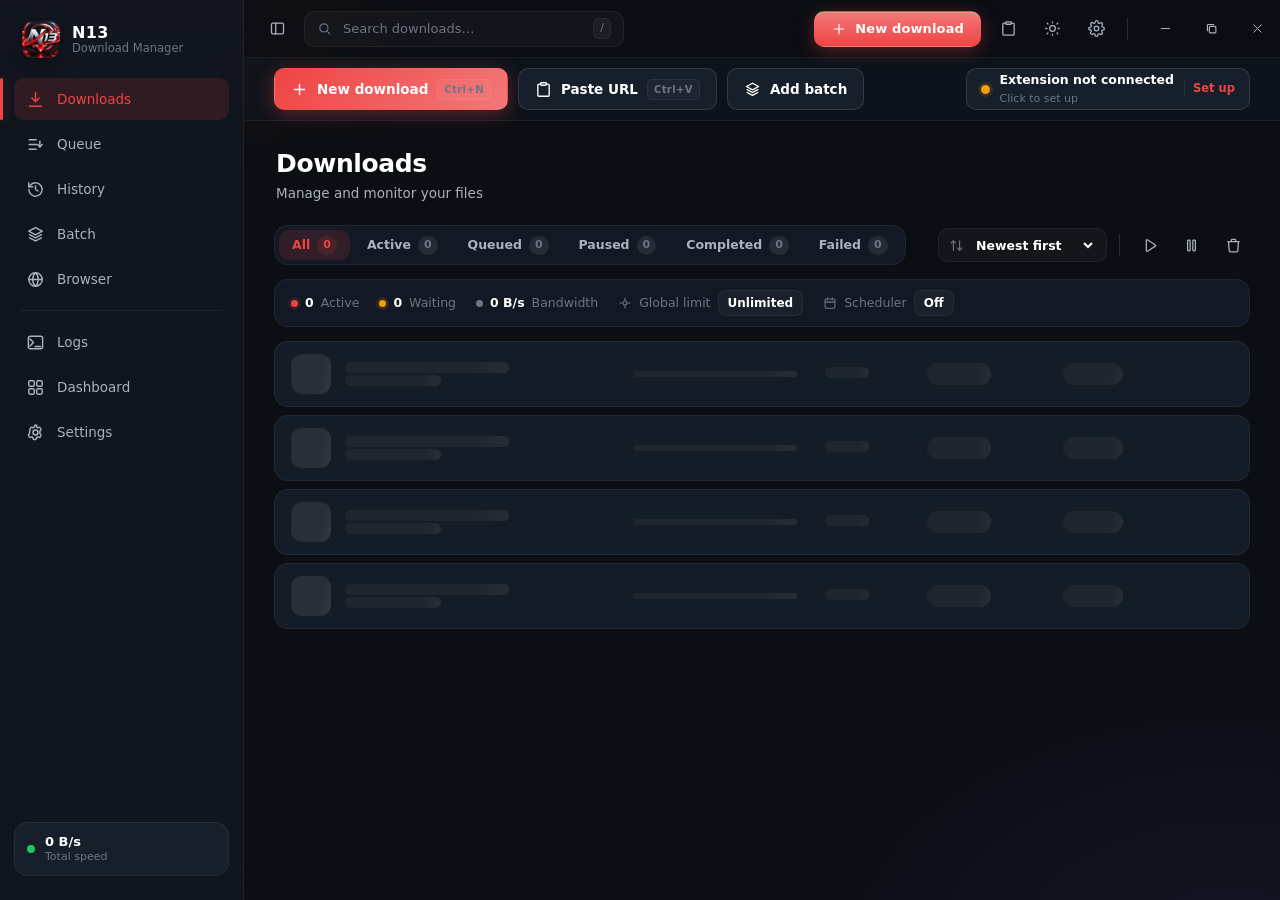
==== commit c7e6f815: "release: v1.1.0 - Queue page, Dashboard redesign, Scheduler modal, RTL polish - New Queue page with " ====
--- a/ui/frontend/index.html
+++ b/ui/frontend/index.html
@@ -35,11 +35,7 @@
     </div>
 
     <nav class="nav" id="mainNav" aria-label="Main navigation">
-      <button class="nav-item active" data-page="dashboard" data-i18n-tip="nav.dashboard" aria-current="page">
-        <svg class="ico" viewBox="0 0 24 24" fill="none" stroke="currentColor" stroke-width="1.8" stroke-linecap="round" stroke-linejoin="round"><rect x="3.5" y="3.5" width="7" height="7" rx="1.8"/><rect x="13.5" y="3.5" width="7" height="7" rx="1.8"/><rect x="3.5" y="13.5" width="7" height="7" rx="1.8"/><rect x="13.5" y="13.5" width="7" height="7" rx="1.8"/></svg>
-        <span class="nav-label" data-i18n="nav.dashboard">Dashboard</span>
-      </button>
-      <button class="nav-item" data-page="downloads" data-i18n-tip="nav.downloads">
+      <button class="nav-item active" data-page="downloads" data-i18n-tip="nav.downloads" aria-current="page">
         <svg class="ico" viewBox="0 0 24 24" fill="none" stroke="currentColor" stroke-width="1.8" stroke-linecap="round" stroke-linejoin="round"><path d="M12 3.5v11"/><path d="m7.5 10 4.5 4.5L16.5 10"/><path d="M4.5 20.5h15"/></svg>
         <span class="nav-label" data-i18n="nav.downloads">Downloads</span>
         <span class="nav-badge" id="navBadge" hidden>0</span>
@@ -60,6 +56,19 @@
       <button class="nav-item" data-page="browser" data-i18n-tip="nav.browser">
         <svg class="ico" viewBox="0 0 24 24" fill="none" stroke="currentColor" stroke-width="1.8" stroke-linecap="round" stroke-linejoin="round"><circle cx="12" cy="12" r="8.5"/><path d="M3.5 12h17"/><path d="M12 3.5c2.3 2.2 3.5 5.2 3.5 8.5s-1.2 6.3-3.5 8.5c-2.3-2.2-3.5-5.2-3.5-8.5s1.2-6.3 3.5-8.5Z"/></svg>
         <span class="nav-label" data-i18n="nav.browser">Browser</span>
+      </button>
+      <div class="nav-divider" role="separator" aria-hidden="true"></div>
+      <button class="nav-item" data-page="logs" data-i18n-tip="nav.logs">
+        <svg class="ico" viewBox="0 0 24 24" fill="none" stroke="currentColor" stroke-width="1.8" stroke-linecap="round" stroke-linejoin="round"><path d="m5 7.5 4.5 4.5L5 16.5"/><path d="M11.5 17h7"/><rect x="3" y="4" width="18" height="16" rx="2.5"/></svg>
+        <span class="nav-label" data-i18n="nav.logs">Logs</span>
+      </button>
+      <button class="nav-item" data-page="dashboard" data-i18n-tip="nav.dashboard">
+        <svg class="ico" viewBox="0 0 24 24" fill="none" stroke="currentColor" stroke-width="1.8" stroke-linecap="round" stroke-linejoin="round"><rect x="3.5" y="3.5" width="7" height="7" rx="1.8"/><rect x="13.5" y="3.5" width="7" height="7" rx="1.8"/><rect x="3.5" y="13.5" width="7" height="7" rx="1.8"/><rect x="13.5" y="13.5" width="7" height="7" rx="1.8"/></svg>
+        <span class="nav-label" data-i18n="nav.dashboard">Dashboard</span>
+      </button>
+      <button class="nav-item" data-page="settings" data-i18n-tip="nav.settings">
+        <svg class="ico" viewBox="0 0 24 24" fill="none" stroke="currentColor" stroke-width="1.8" stroke-linecap="round" stroke-linejoin="round"><circle cx="12" cy="12" r="3.2"/><path d="M12 2.8c.6 0 1 .4 1.1 1l.3 1.5c.5.2 1 .5 1.5.8l1.4-.6c.6-.2 1.2 0 1.5.5l1 1.7c.3.5.2 1.2-.2 1.6l-1.2 1.1c.1.5.1.9.1 1.4s0 1-.1 1.4l1.2 1.1c.4.4.5 1 .2 1.6l-1 1.7c.3.5-1 .7-1.5.5l-1.4-.6c-.5.3-1 .6-1.5.8l-.3 1.5c-.1.6-.6 1-1.1 1h-2c-.6 0-1-.4-1.1-1l-.3-1.5a7 7 0 0 1-1.5-.8l-1.4.6c-.6.2-1.2 0-1.5-.5l-1-1.7a1.2 1.2 0 0 1 .2-1.6l1.2-1.1a7.3 7.3 0 0 1 0-2.8L5.2 9.3a1.2 1.2 0 0 1-.2-1.6l1-1.7c.3-.5 1-.7 1.5-.5l1.4.6c.5-.3 1-.6 1.5-.8l.3-1.5c.1-.6.6-1 1.1-1h2Z"/></svg>
+        <span class="nav-label" data-i18n="nav.settings">Settings</span>
       </button>
     </nav>
 
@@ -71,14 +80,6 @@
           <span class="side-speed-lbl" data-i18n="sidebar.total_speed">Total speed</span>
         </div>
       </div>
-      <button class="nav-item" data-page="settings" data-i18n-tip="nav.settings">
-        <svg class="ico" viewBox="0 0 24 24" fill="none" stroke="currentColor" stroke-width="1.8" stroke-linecap="round" stroke-linejoin="round"><circle cx="12" cy="12" r="3.2"/><path d="M12 2.8c.6 0 1 .4 1.1 1l.3 1.5c.5.2 1 .5 1.5.8l1.4-.6c.6-.2 1.2 0 1.5.5l1 1.7c.3.5.2 1.2-.2 1.6l-1.2 1.1c.1.5.1.9.1 1.4s0 1-.1 1.4l1.2 1.1c.4.4.5 1 .2 1.6l-1 1.7c-.3.5-1 .7-1.5.5l-1.4-.6c-.5.3-1 .6-1.5.8l-.3 1.5c-.1.6-.6 1-1.1 1h-2c-.6 0-1-.4-1.1-1l-.3-1.5a7 7 0 0 1-1.5-.8l-1.4.6c-.6.2-1.2 0-1.5-.5l-1-1.7a1.2 1.2 0 0 1 .2-1.6l1.2-1.1a7.3 7.3 0 0 1 0-2.8L5.2 9.3a1.2 1.2 0 0 1-.2-1.6l1-1.7c.3-.5 1-.7 1.5-.5l1.4.6c.5-.3 1-.6 1.5-.8l.3-1.5c.1-.6.6-1 1.1-1h2Z"/></svg>
-        <span class="nav-label" data-i18n="nav.settings">Settings</span>
-      </button>
-      <button class="nav-item" data-page="logs" data-i18n-tip="nav.logs">
-        <svg class="ico" viewBox="0 0 24 24" fill="none" stroke="currentColor" stroke-width="1.8" stroke-linecap="round" stroke-linejoin="round"><path d="m5 7.5 4.5 4.5L5 16.5"/><path d="M11.5 17h7"/><rect x="3" y="4" width="18" height="16" rx="2.5"/></svg>
-        <span class="nav-label" data-i18n="nav.logs">Logs</span>
-      </button>
     </div>
   </aside>
 
@@ -167,18 +168,23 @@
       </header>
 
       <!-- ── Dashboard ─────────────────────────────────────────────── -->
-      <section class="page active" id="page-dashboard" aria-label="Dashboard">
-        <div class="stats-grid">
+      <section class="page" id="page-dashboard" aria-label="Dashboard">
+        <div class="ov-grid" role="group" aria-label="Overview">
+          <section class="ov-group ov-group--downloads" aria-label="Downloads">
+            <header class="ov-group-head">
+              <span class="ov-group-title" data-i18n="ov.downloads">Downloads</span>
+              <span class="ov-group-hint" id="stTodaySub">0 B downloaded</span>
+            </header>
+            <div class="ov-tiles ov-tiles--4">
           <article class="stat" style="--d:0ms">
             <span class="stat-ico tint-accent"><svg class="ico" viewBox="0 0 24 24" fill="none" stroke="currentColor" stroke-width="1.8" stroke-linecap="round" stroke-linejoin="round"><rect x="3.5" y="5" width="17" height="16" rx="2"/><path d="M8 3v4M16 3v4M3.5 10.5h17"/></svg></span>
             <div class="stat-info">
               <span class="stat-value" id="stToday">0</span>
               <span class="stat-label" data-i18n="stat.downloads_today">Downloads today</span>
-              <span class="stat-sub" id="stTodaySub">0 B downloaded</span>
             </div>
           </article>
 
-          <article class="stat" style="--d:50ms">
+          <article class="stat" style="--d:40ms">
             <span class="stat-ico tint-blue"><svg class="ico" viewBox="0 0 24 24" fill="none" stroke="currentColor" stroke-width="1.8" stroke-linecap="round" stroke-linejoin="round"><path d="M12 3.5v11"/><path d="m7.5 10 4.5 4.5L16.5 10"/><path d="M4.5 20.5h15"/></svg></span>
             <div class="stat-info">
               <span class="stat-value" id="stActive">0</span>
@@ -187,7 +193,7 @@
             </div>
           </article>
 
-          <article class="stat" style="--d:100ms">
+          <article class="stat" style="--d:80ms">
             <span class="stat-ico tint-green"><svg class="ico" viewBox="0 0 24 24" fill="none" stroke="currentColor" stroke-width="1.8" stroke-linecap="round" stroke-linejoin="round"><path d="m4.5 12.5 5 5L19.5 7"/></svg></span>
             <div class="stat-info">
               <span class="stat-value" id="stDone">0</span>
@@ -196,7 +202,7 @@
             </div>
           </article>
 
-          <article class="stat" style="--d:150ms">
+          <article class="stat" style="--d:120ms">
             <span class="stat-ico tint-red"><svg class="ico" viewBox="0 0 24 24" fill="none" stroke="currentColor" stroke-width="1.8" stroke-linecap="round" stroke-linejoin="round"><path d="M12 8.5V13"/><path d="M12 16.8h.01"/><path d="M10.2 3.6 2.4 17.3a2 2 0 0 0 1.7 3h15.8a2 2 0 0 0 1.7-3L13.8 3.6a2 2 0 0 0-3.6 0Z"/></svg></span>
             <div class="stat-info">
               <span class="stat-value" id="stFailed">0</span>
@@ -204,8 +210,16 @@
               <span class="stat-sub" data-i18n="fmt.retry_available">retry available</span>
             </div>
           </article>
-
-          <article class="stat stat-wide" style="--d:200ms">
+            </div>
+          </section>
+
+          <section class="ov-group ov-group--transfer" aria-label="Throughput">
+            <header class="ov-group-head">
+              <span class="ov-group-title" data-i18n="ov.transfer">Speed & network</span>
+            </header>
+            <div class="ov-tiles ov-tiles--1">
+
+          <article class="stat" style="--d:160ms">
             <span class="stat-ico tint-cyan"><svg class="ico" viewBox="0 0 24 24" fill="none" stroke="currentColor" stroke-width="1.8" stroke-linecap="round" stroke-linejoin="round"><path d="m12 13.5 3.5-3.5"/><path d="M3.8 19.3a9 9 0 1 1 16.4 0"/></svg></span>
             <div class="stat-info">
               <span class="stat-value" id="stSpeed">0 B/s</span>
@@ -215,7 +229,7 @@
             <canvas class="stat-spark" id="speedSpark" aria-hidden="true"></canvas>
           </article>
 
-          <article class="stat" style="--d:250ms">
+          <article class="stat" style="--d:200ms">
             <span class="stat-ico tint-violet"><svg class="ico" viewBox="0 0 24 24" fill="none" stroke="currentColor" stroke-width="1.8" stroke-linecap="round" stroke-linejoin="round"><path d="M21.5 12h-3.8l-2.7 8L9.3 4l-2.7 8H2.5"/></svg></span>
             <div class="stat-info">
               <span class="stat-value" id="stNetwork">0 B</span>
@@ -223,8 +237,15 @@
               <span class="stat-sub" data-i18n="fmt.this_session">this session</span>
             </div>
           </article>
-
-          <article class="stat" style="--d:300ms">
+            </div>
+          </section>
+
+          <section class="ov-group ov-group--storage" aria-label="Storage">
+            <header class="ov-group-head">
+              <span class="ov-group-title" data-i18n="ov.storage">Storage</span>
+            </header>
+            <div class="ov-tiles ov-tiles--1">
+          <article class="stat" style="--d:240ms">
             <span class="stat-ico tint-amber"><svg class="ico" viewBox="0 0 24 24" fill="none" stroke="currentColor" stroke-width="1.8" stroke-linecap="round" stroke-linejoin="round"><path d="M4.5 6.5a2 2 0 0 1 2-2h11a2 2 0 0 1 2 2v11a2 2 0 0 1-2 2h-11a2 2 0 0 1-2-2v-11Z"/><circle cx="12" cy="11.5" r="2.8"/><path d="M8 17.5h8"/></svg></span>
             <div class="stat-info">
               <span class="stat-value" id="stDisk">—</span>
@@ -233,6 +254,8 @@
             </div>
             <span class="ring" id="diskRing" style="--p:0" role="img" data-i18n-aria-label="stat.disk_free"></span>
           </article>
+            </div>
+          </section>
         </div>
 
         <div class="dash-cols">
@@ -255,7 +278,7 @@
       </section>
 
       <!-- ── Downloads ─────────────────────────────────────────────── -->
-      <section class="page" id="page-downloads" aria-label="Downloads">
+      <section class="page active" id="page-downloads" aria-label="Downloads">
         <div class="dl-toolbar">
           <div class="chips" id="filterChips" role="tablist" aria-label="Filter downloads">
             <button class="chip active" data-filter="all"><span data-i18n="filter.all">All</span> <span class="chip-n">0</span></button>
@@ -571,10 +594,32 @@
 <div class="rz rz-se" data-dir="se" aria-hidden="true"></div>
 <div class="rz rz-sw" data-dir="sw" aria-hidden="true"></div>
 
+<!-- Load order (intentional, dependency-safe):
+     1. platform layer: utils → i18n → api
+     2. component modules → Components facade
+     3. core layer: prefs, navigation, events, shortcuts
+     4. feature modules: downloads, add-download, settings (SettingsUI)
+     5. app (bootstrap/orchestration) → queue (self-bootstrapping feature)
+     All files are plain globals — no ES modules yet. -->
 <script src="js/utils.js"></script>
 <script src="js/i18n.js"></script>
 <script src="js/api.js"></script>
+<script src="js/components/toast.js"></script>
+<script src="js/components/modal.js"></script>
+<script src="js/components/context-menu.js"></script>
+<script src="js/components/download-row.js"></script>
+<script src="js/components/dialogs.js"></script>
+<script src="js/components/rule-editor.js"></script>
+<script src="js/components/empty-state.js"></script>
 <script src="js/components.js"></script>
+<script src="js/core/prefs.js"></script>
+<script src="js/core/navigation.js"></script>
+<script src="js/core/events.js"></script>
+<script src="js/core/shortcuts.js"></script>
+<script src="js/features/downloads/downloads-view.js"></script>
+<script src="js/features/downloads/downloads-actions.js"></script>
+<script src="js/features/add-download/add-download.js"></script>
+<script src="js/features/settings/settings.js"></script>
 <script src="js/app.js"></script>
 <script src="js/queue.js"></script>
 </body>
--- a/ui/frontend/css/main.css
+++ b/ui/frontend/css/main.css
@@ -1,2922 +1,24 @@
-/* ═══════════════════════════════════════════════════════════════════════════
-   N13 Download Manager — Design System
-   A dark-first, glass-and-ink visual language:
-   quiet surfaces, one confident accent, generous space, precise motion.
-   ═══════════════════════════════════════════════════════════════════════════ */
+/* N13 Download Manager — style loader.
+   Sections were split out verbatim (Phase 8); the import order below
+   reproduces the original single-file cascade exactly. */
 
-/* ── 1. Tokens ─────────────────────────────────────────────────────────── */
-
-:root {
-  /* Surfaces */
-  --bg-app: #0B0F14;
-  --bg-secondary: #121821;
-  --bg-card: #171F2B;
-  --bg-elevated: #1C2634;
-  --bg-input: rgba(255, 255, 255, 0.035);
-  --bg-hover: rgba(255, 255, 255, 0.045);
-  --bg-active: rgba(255, 255, 255, 0.08);
-  --glass: rgba(23, 31, 43, 0.78);
-  --glass-strong: rgba(28, 38, 52, 0.88);
-
-  /* Lines */
-  --border: rgba(255, 255, 255, 0.06);
-  --border-strong: rgba(255, 255, 255, 0.12);
-
-  /* Brand & state */
-  --accent: #EF4444;
-  --accent-hi: #F37878;
-  --accent-soft: rgba(239, 68, 68, 0.14);
-  --accent-ring: rgba(239, 68, 68, 0.35);
-  --on-accent: #FFFFFF;
-
-  --success: #22C55E;
-  --success-soft: rgba(34, 197, 94, 0.13);
-  --warning: #F59E0B;
-  --warning-soft: rgba(245, 158, 11, 0.13);
-  --danger: #EF4444;
-  --danger-soft: rgba(239, 68, 68, 0.13);
-  --info: #38BDF8;
-  --info-soft: rgba(56, 189, 248, 0.13);
-  --violet: #8B5CF6;
-  --violet-soft: rgba(139, 92, 246, 0.13);
-
-  /* Text */
-  --text-1: #FFFFFF;
-  --text-2: #AAB2C0;
-  --text-3: #6B7686;
-
-  /* Geometry */
-  --r-xs: 8px;
-  --r-sm: 10px;
-  --r-md: 14px;
-  --r-lg: 18px;
-  --r-pill: 999px;
-
-  /* Elevation */
-  --shadow-sm: 0 1px 2px rgba(0, 0, 0, 0.28);
-  --shadow-md: 0 6px 20px rgba(0, 0, 0, 0.34);
-  --shadow-lg: 0 18px 48px rgba(0, 0, 0, 0.46);
-  --shadow-accent: 0 4px 18px var(--accent-ring);
-
-  /* Type */
-  --font: "Segoe UI Variable Text", "Segoe UI", system-ui, -apple-system, sans-serif;
-  --mono: "Cascadia Mono", "Cascadia Code", Consolas, monospace;
-
-  /* Motion */
-  --dur-1: 120ms;
-  --dur-2: 220ms;
-  --dur-3: 340ms;
-  --ease-out: cubic-bezier(0.22, 0.9, 0.28, 1);
-  --ease-spring: cubic-bezier(0.34, 1.35, 0.44, 1);
-
-  /* Layout */
-  --sidebar-w: 244px;
-  --sidebar-w-min: 78px;
-  --titlebar-h: 58px;
-  --dl-cols: 44px minmax(200px, 1.55fr) minmax(150px, 0.95fr) 128px 96px 78px 130px 106px;
-}
-
-[data-theme="light"] {
-  --bg-app: #EDF0F6;
-  --bg-secondary: #F8FAFD;
-  --bg-card: #FFFFFF;
-  --bg-elevated: #FFFFFF;
-  --bg-input: rgba(15, 23, 42, 0.04);
-  --bg-hover: rgba(15, 23, 42, 0.05);
-  --bg-active: rgba(15, 23, 42, 0.09);
-  --glass: rgba(255, 255, 255, 0.82);
-  --glass-strong: rgba(255, 255, 255, 0.92);
-
-  --border: rgba(15, 23, 42, 0.09);
-  --border-strong: rgba(15, 23, 42, 0.16);
-
-  --accent-soft: rgba(239, 68, 68, 0.12);
-  --success-soft: rgba(34, 197, 94, 0.12);
-  --warning-soft: rgba(245, 158, 11, 0.13);
-  --danger-soft: rgba(239, 68, 68, 0.11);
-  --info-soft: rgba(56, 189, 248, 0.13);
-  --violet-soft: rgba(139, 92, 246, 0.11);
-
-  --text-1: #0E1522;
-  --text-2: #54606F;
-  --text-3: #8A94A2;
-
-  --shadow-sm: 0 1px 2px rgba(15, 23, 42, 0.07);
-  --shadow-md: 0 8px 24px rgba(15, 23, 42, 0.1);
-  --shadow-lg: 0 20px 52px rgba(15, 23, 42, 0.16);
-}
-
-/* ── 2. Reset & base ───────────────────────────────────────────────────── */
-
-*, *::before, *::after { box-sizing: border-box; }
-
-html, body {
-  margin: 0;
-  height: 100%;
-  overflow: hidden;
-}
-
-body {
-  font-family: var(--font);
-  font-size: 14px;
-  line-height: 1.5;
-  color: var(--text-1);
-  background: var(--bg-app);
-  -webkit-font-smoothing: antialiased;
-  text-rendering: optimizeLegibility;
-}
-
-h1, h2, h3, h4, p { margin: 0; }
-button {
-  font: inherit;
-  color: inherit;
-  background: none;
-  border: 0;
-  padding: 0;
-  cursor: pointer;
-}
-input, select, textarea { font: inherit; color: inherit; }
-code, .mono { font-family: var(--mono); font-size: 0.92em; }
-kbd {
-  font-family: var(--font);
-  font-size: 11px;
-  color: var(--text-3);
-  background: var(--bg-hover);
-  border: 1px solid var(--border);
-  border-radius: 6px;
-  padding: 1px 6px;
-}
-::selection { background: var(--accent-soft); }
-
-.ico { flex: none; display: block; }
-
-[hidden] { display: none !important; }
-
-:focus { outline: none; }
-:focus-visible {
-  outline: 2px solid var(--accent-ring);
-  outline-offset: 2px;
-  border-radius: var(--r-xs);
-}
-
-/* ── 3. Ambient background ─────────────────────────────────────────────── */
-
-.ambient {
-  position: fixed;
-  inset: 0;
-  pointer-events: none;
-  z-index: 0;
-  background:
-    radial-gradient(640px 420px at 12% -8%, var(--accent-soft), transparent 62%),
-    radial-gradient(720px 480px at 96% 108%, rgba(139, 92, 246, 0.09), transparent 65%);
-  opacity: 0.9;
-  transition: opacity var(--dur-3);
-}
-[data-theme="light"] .ambient {
-  background:
-    radial-gradient(640px 420px at 12% -8%, rgba(59, 130, 246, 0.1), transparent 62%),
-    radial-gradient(720px 480px at 96% 108%, rgba(139, 92, 246, 0.07), transparent 65%);
-}
-
-/* ── 4. Scrollbars ─────────────────────────────────────────────────────── */
-
-::-webkit-scrollbar { width: 10px; height: 10px; }
-::-webkit-scrollbar-track { background: transparent; }
-::-webkit-scrollbar-thumb {
-  background: rgba(255, 255, 255, 0.1);
-  border-radius: var(--r-pill);
-  border: 3px solid transparent;
-  background-clip: content-box;
-}
-::-webkit-scrollbar-thumb:hover { background: rgba(255, 255, 255, 0.2); background-clip: content-box; }
-[data-theme="light"] ::-webkit-scrollbar-thumb { background: rgba(15, 23, 42, 0.16); background-clip: content-box; }
-[data-theme="light"] ::-webkit-scrollbar-thumb:hover { background: rgba(15, 23, 42, 0.28); background-clip: content-box; }
-
-/* ── 5. App shell ──────────────────────────────────────────────────────── */
-
-#app {
-  position: relative;
-  z-index: 1;
-  display: flex;
-  height: 100vh;
-}
-
-.app-main {
-  flex: 1;
-  min-width: 0;
-  display: flex;
-  flex-direction: column;
-}
-
-#content {
-  flex: 1;
-  overflow-y: auto;
-  overflow-x: hidden;
-  padding: 8px 30px 34px;
-  scroll-behavior: smooth;
-}
-
-/* ── 6. Sidebar ────────────────────────────────────────────────────────── */
-
-#sidebar {
-  position: relative;
-  width: var(--sidebar-w);
-  flex: none;
-  display: flex;
-  flex-direction: column;
-  padding: 18px 14px 14px;
-  background: color-mix(in srgb, var(--bg-secondary) 82%, transparent);
-  backdrop-filter: blur(18px);
-  border-right: 1px solid var(--border);
-  transition: width var(--dur-3) var(--ease-out);
-  overflow: hidden;
-}
-
-.brand {
-  display: flex;
-  align-items: center;
-  gap: 12px;
-  padding: 2px 8px 20px;
-  user-select: none;
-}
-.brand-mark {
-  width: 38px;
-  height: 38px;
-  flex: none;
-  object-fit: cover;
-  border-radius: 11px;
-  box-shadow: 0 4px 14px rgba(0, 0, 0, 0.35);
-}
-.brand-text {
-  display: flex;
-  flex-direction: column;
-  line-height: 1.2;
-  white-space: nowrap;
-  transition: opacity var(--dur-2);
-}
-.brand-text strong { font-size: 16px; font-weight: 700; letter-spacing: 0.02em; }
-.brand-text span { font-size: 11.5px; color: var(--text-3); }
-
-.nav {
-  display: flex;
-  flex-direction: column;
-  gap: 3px;
-}
-
-.nav-indicator {
-  position: absolute;
-  left: 0;
-  top: 0;
-  width: 3px;
-  height: 42px;
-  border-radius: var(--r-pill);
-  background: var(--accent);
-  box-shadow: 0 0 12px var(--accent-ring);
-  transition: transform var(--dur-3) var(--ease-spring), height var(--dur-3) var(--ease-spring);
-  z-index: 1;
-}
-
-.nav-item {
-  position: relative;
-  display: flex;
-  align-items: center;
-  gap: 12px;
-  height: 42px;
-  padding: 0 12px;
-  border-radius: var(--r-sm);
-  color: var(--text-2);
-  font-size: 13.5px;
-  font-weight: 500;
-  white-space: nowrap;
-  overflow: hidden;
-  transition: background var(--dur-2), color var(--dur-2);
-}
-.nav-item .ico { width: 19px; height: 19px; transition: transform var(--dur-2) var(--ease-spring); }
-.nav-item:hover { background: var(--bg-hover); color: var(--text-1); }
-.nav-item:hover .ico { transform: scale(1.08); }
-.nav-item.active { background: var(--accent-soft); color: var(--accent); }
-[data-theme="light"] .nav-item.active { color: var(--accent); }
-
-.nav-label { transition: opacity var(--dur-2); }
-
-.nav-badge {
-  margin-left: auto;
-  min-width: 20px;
-  height: 20px;
-  padding: 0 6px;
-  border-radius: var(--r-pill);
-  background: var(--accent);
-  color: var(--on-accent);
-  font-size: 11px;
-  font-weight: 700;
-  display: inline-flex;
-  align-items: center;
-  justify-content: center;
-  transition: opacity var(--dur-2);
-}
-
-.sidebar-foot {
-  margin-top: auto;
-  display: flex;
-  flex-direction: column;
-  gap: 3px;
-}
-
-.side-speed {
-  display: flex;
-  align-items: center;
-  gap: 10px;
-  margin: 0 0 10px;
-  padding: 11px 12px;
-  border: 1px solid var(--border);
-  border-radius: var(--r-md);
-  background: var(--bg-card);
-  white-space: nowrap;
-  overflow: hidden;
-}
-.side-speed-pulse {
-  width: 8px;
-  height: 8px;
-  flex: none;
-  border-radius: 50%;
-  background: var(--success);
-  box-shadow: 0 0 0 0 var(--success-soft);
-  animation: pulse 2.4s infinite;
-}
-.side-speed-text { display: flex; flex-direction: column; line-height: 1.25; transition: opacity var(--dur-2); }
-.side-speed-val { font-size: 13px; font-weight: 650; font-variant-numeric: tabular-nums; }
-.side-speed-lbl { font-size: 11px; color: var(--text-3); }
-
-/* Collapsed */
-body.sidebar-collapsed #sidebar { width: var(--sidebar-w-min); }
-body.sidebar-collapsed .brand { justify-content: center; padding-left: 0; padding-right: 0; }
-body.sidebar-collapsed .brand-text,
-body.sidebar-collapsed .nav-label,
-body.sidebar-collapsed .side-speed-text { opacity: 0; pointer-events: none; width: 0; }
-body.sidebar-collapsed .nav-item { justify-content: center; padding: 0; gap: 0; }
-body.sidebar-collapsed .nav-badge {
-  position: absolute;
-  top: 6px;
-  right: 8px;
-  min-width: 15px;
-  height: 15px;
-  font-size: 9.5px;
-  padding: 0 4px;
-}
-body.sidebar-collapsed .side-speed { justify-content: center; padding: 11px 0; }
-body.sidebar-collapsed .nav-indicator { left: 4px; }
-
-/* ── 7. Titlebar ───────────────────────────────────────────────────────── */
-
-#titlebar {
-  height: var(--titlebar-h);
-  flex: none;
-  display: flex;
-  align-items: center;
-  justify-content: space-between;
-  gap: 16px;
-  padding: 0 0 0 16px;
-  border-bottom: 1px solid var(--border);
-  background: color-mix(in srgb, var(--bg-app) 66%, transparent);
-  backdrop-filter: blur(18px);
-  user-select: none;
-  z-index: 30;
-}
-
-.tb-cluster { display: flex; align-items: center; gap: 10px; min-width: 0; }
-.tb-right { padding-right: 0; }
-
-.tb-search {
-  display: flex;
-  align-items: center;
-  gap: 9px;
-  width: 320px;
-  height: 36px;
-  padding: 0 12px;
-  border-radius: var(--r-sm);
-  border: 1px solid var(--border);
-  background: var(--bg-input);
-  color: var(--text-3);
-  transition: border-color var(--dur-2), box-shadow var(--dur-2), width var(--dur-3) var(--ease-out), background var(--dur-2);
-}
-.tb-search:focus-within {
-  width: 380px;
-  border-color: var(--accent-ring);
-  box-shadow: 0 0 0 3px var(--accent-soft);
-  background: var(--bg-card);
-  color: var(--text-1);
-}
-.tb-search .ico { width: 15px; height: 15px; }
-.tb-search input {
-  flex: 1;
-  min-width: 0;
-  background: none;
-  border: 0;
-  color: var(--text-1);
-  font-size: 13px;
-}
-.tb-search input::placeholder { color: var(--text-3); }
-.tb-search input::-webkit-search-cancel-button { display: none; }
-.tb-search kbd { transition: opacity var(--dur-2); }
-.tb-search:focus-within kbd { opacity: 0; width: 0; padding: 0; border: 0; }
-
-.tb-divider {
-  width: 1px;
-  height: 22px;
-  background: var(--border-strong);
-  margin: 0 4px;
-  flex: none;
-}
-
-.win-controls { display: flex; align-items: stretch; height: var(--titlebar-h); }
-.win-btn {
-  width: 46px;
-  display: inline-flex;
-  align-items: center;
-  justify-content: center;
-  color: var(--text-2);
-  transition: background var(--dur-1), color var(--dur-1);
-}
-.win-btn svg { width: 15px; height: 15px; }
-.win-btn:hover { background: var(--bg-hover); color: var(--text-1); }
-.win-close:hover { background: #E81123; color: #fff; }
-.win-close:active { background: #C50F1F; color: #fff; }
-
-/* ── 8. Buttons ────────────────────────────────────────────────────────── */
-
-.btn {
-  position: relative;
-  overflow: hidden;
-  display: inline-flex;
-  align-items: center;
-  justify-content: center;
-  gap: 8px;
-  height: 36px;
-  padding: 0 16px;
-  border-radius: var(--r-sm);
-  border: 1px solid transparent;
-  font-size: 13px;
-  font-weight: 600;
-  letter-spacing: 0.01em;
-  white-space: nowrap;
-  transition: background var(--dur-2), border-color var(--dur-2), color var(--dur-2),
-              box-shadow var(--dur-2), transform var(--dur-1);
-}
-.btn .ico { width: 16px; height: 16px; }
-.btn:active { transform: scale(0.97); }
-.btn:disabled { opacity: 0.45; cursor: not-allowed; }
-.btn:disabled:active { transform: none; }
-
-.btn-primary {
-  background: linear-gradient(180deg, var(--accent-hi), var(--accent));
-  color: var(--on-accent);
-  box-shadow: var(--shadow-accent), inset 0 1px 0 rgba(255, 255, 255, 0.18);
-}
-.btn-primary:hover:not(:disabled) { filter: brightness(1.08); box-shadow: 0 6px 22px var(--accent-ring), inset 0 1px 0 rgba(255,255,255,.18); }
-
-.btn-ghost {
-  background: var(--bg-hover);
-  border-color: var(--border);
-  color: var(--text-1);
-}
-.btn-ghost:hover:not(:disabled) { background: var(--bg-active); border-color: var(--border-strong); }
-
-.btn-danger {
-  background: linear-gradient(180deg, #F26B60, var(--danger));
-  color: #fff;
-  box-shadow: 0 4px 18px rgba(239, 68, 68, 0.3), inset 0 1px 0 rgba(255, 255, 255, 0.16);
-}
-.btn-danger:hover:not(:disabled) { filter: brightness(1.07); }
-
-.btn-lg { height: 40px; padding: 0 20px; font-size: 13.5px; border-radius: var(--r-md); }
-.btn-sm { height: 28px; padding: 0 11px; font-size: 12px; gap: 6px; border-radius: var(--r-xs); }
-.btn-sm .ico { width: 13px; height: 13px; }
-
-.btn.busy { pointer-events: none; opacity: 0.7; }
-.btn.busy::after {
-  content: "";
-  width: 14px;
-  height: 14px;
-  border-radius: 50%;
-  border: 2px solid rgba(255, 255, 255, 0.35);
-  border-top-color: #fff;
-  animation: spin 0.7s linear infinite;
-}
-
-.icon-btn {
-  position: relative;
-  overflow: hidden;
-  width: 34px;
-  height: 34px;
-  flex: none;
-  display: inline-flex;
-  align-items: center;
-  justify-content: center;
-  border-radius: var(--r-sm);
-  color: var(--text-2);
-  transition: background var(--dur-2), color var(--dur-2), transform var(--dur-1);
-}
-.icon-btn .ico { width: 17px; height: 17px; }
-.icon-btn:hover { background: var(--bg-hover); color: var(--text-1); }
-.icon-btn:active { transform: scale(0.92); }
-.icon-btn.accent { color: var(--accent); }
-.icon-btn.accent:hover { background: var(--accent-soft); }
-.icon-btn.btn-xs { width: 24px; height: 24px; border-radius: 7px; }
-.icon-btn.btn-xs .ico { width: 13px; height: 13px; }
-
-.theme-btn .ico-moon { display: none; }
-[data-theme="light"] .theme-btn .ico-sun { display: none; }
-[data-theme="light"] .theme-btn .ico-moon { display: block; }
-
-/* ── 9. Page header & pages ────────────────────────────────────────────── */
-
-.page-head { padding: 20px 2px 22px; user-select: none; }
-.page-head h1 {
-  font-size: 25px;
-  font-weight: 650;
-  letter-spacing: -0.015em;
-  line-height: 1.2;
-}
-.page-head p { margin-top: 4px; font-size: 13.5px; color: var(--text-2); }
-
-.page { display: none; }
-.page.active { display: block; }
-
-.page-enter .stat,
-.page-enter .panel,
-.page-enter .card,
-.page-enter .set-card,
-.page-enter .table-card,
-.page-enter .dl-toolbar,
-.page-enter .server-card {
-  animation: rise var(--dur-3) var(--ease-out) backwards;
-}
-.page-enter .stat { animation-delay: var(--d, 0ms); }
-.page-enter .panel:nth-child(2) { animation-delay: 60ms; }
-
-.page-actions {
-  display: flex;
-  justify-content: flex-end;
-  gap: 10px;
-  margin-bottom: 14px;
-}
-
-/* ── 10. Dashboard stats ───────────────────────────────────────────────── */
-
-.stats-grid {
-  display: grid;
-  grid-template-columns: repeat(auto-fit, minmax(224px, 1fr));
-  gap: 14px;
-  margin-bottom: 20px;
-}
-
-.stat {
-  position: relative;
-  display: flex;
-  align-items: center;
-  gap: 14px;
-  min-height: 108px;
-  padding: 18px;
-  border-radius: var(--r-lg);
-  border: 1px solid var(--border);
-  background: color-mix(in srgb, var(--bg-card) 86%, transparent);
-  backdrop-filter: blur(10px);
-  overflow: hidden;
-  transition: transform var(--dur-2) var(--ease-out), box-shadow var(--dur-2), border-color var(--dur-2);
-}
-.stat:hover {
-  transform: translateY(-3px);
-  border-color: var(--border-strong);
-  box-shadow: var(--shadow-md);
-}
-
-.stat-ico {
-  width: 42px;
-  height: 42px;
-  flex: none;
-  display: inline-flex;
-  align-items: center;
-  justify-content: center;
-  border-radius: 13px;
-}
-.stat-ico .ico { width: 20px; height: 20px; }
-.tint-accent { color: var(--accent); background: var(--accent-soft); }
-.tint-blue { color: var(--info); background: var(--info-soft); }
-.tint-green { color: var(--success); background: var(--success-soft); }
-.tint-red { color: var(--danger); background: var(--danger-soft); }
-.tint-amber { color: var(--warning); background: var(--warning-soft); }
-.tint-violet { color: var(--violet); background: var(--violet-soft); }
-.tint-cyan { color: var(--info); background: var(--info-soft); }
-
-.stat-info { display: flex; flex-direction: column; min-width: 0; }
-.stat-value {
-  font-size: 22px;
-  font-weight: 680;
-  letter-spacing: -0.01em;
-  line-height: 1.15;
-  font-variant-numeric: tabular-nums;
-  white-space: nowrap;
-  overflow: hidden;
-  text-overflow: ellipsis;
-}
-.stat-label { font-size: 12.5px; color: var(--text-2); margin-top: 1px; }
-.stat-sub {
-  font-size: 11.5px;
-  color: var(--text-3);
-  margin-top: 3px;
-  white-space: nowrap;
-  overflow: hidden;
-  text-overflow: ellipsis;
-}
-
-.stat-spark {
-  position: absolute;
-  right: 14px;
-  bottom: 14px;
-  width: 116px;
-  height: 42px;
-  opacity: 0.95;
-}
-
-.ring {
-  --p: 0;
-  position: relative;
-  width: 46px;
-  height: 46px;
-  flex: none;
-  margin-left: auto;
-  border-radius: 50%;
-  background: conic-gradient(var(--accent) calc(var(--p) * 1%), var(--bg-active) 0);
-  transition: background var(--dur-3);
-}
-.ring::after {
-  content: "";
-  position: absolute;
-  inset: 5px;
-  border-radius: 50%;
-  background: var(--bg-card);
-}
-.ring.warn { background: conic-gradient(var(--danger) calc(var(--p) * 1%), var(--bg-active) 0); }
-
-/* ── 11. Dashboard panels ──────────────────────────────────────────────── */
-
-.dash-cols {
-  display: grid;
-  grid-template-columns: minmax(0, 1.7fr) minmax(300px, 1fr);
-  gap: 14px;
-  align-items: start;
-}
-
-.panel {
-  border-radius: var(--r-lg);
-  border: 1px solid var(--border);
-  background: color-mix(in srgb, var(--bg-card) 86%, transparent);
-  backdrop-filter: blur(10px);
-  overflow: hidden;
-}
-.panel-head {
-  display: flex;
-  align-items: center;
-  gap: 10px;
-  padding: 15px 18px;
-  border-bottom: 1px solid var(--border);
-}
-.panel-head h2 { font-size: 14.5px; font-weight: 620; }
-.panel-head .btn { margin-left: auto; }
-.panel-count {
-  min-width: 22px;
-  height: 20px;
-  padding: 0 7px;
-  border-radius: var(--r-pill);
-  background: var(--bg-active);
-  color: var(--text-2);
-  font-size: 11.5px;
-  font-weight: 650;
-  display: inline-flex;
-  align-items: center;
-  justify-content: center;
-}
-.panel-count:empty { display: none; }
-.panel-body { padding: 10px; display: flex; flex-direction: column; gap: 4px; min-height: 120px; }
-
-.mini-row {
-  display: flex;
-  align-items: center;
-  gap: 12px;
-  padding: 8px 10px;
-  border-radius: var(--r-sm);
-  cursor: pointer;
-  transition: background var(--dur-2);
-}
-.mini-row:hover { background: var(--bg-hover); }
-
-.mini-ico {
-  width: 32px;
-  height: 32px;
-  flex: none;
-  display: inline-flex;
-  align-items: center;
-  justify-content: center;
-  border-radius: 9px;
-  background: var(--bg-hover);
-  color: var(--text-2);
-}
-.mini-main { flex: 1; min-width: 0; display: flex; flex-direction: column; gap: 5px; }
-.mini-name {
-  font-size: 13px;
-  font-weight: 550;
-  white-space: nowrap;
-  overflow: hidden;
-  text-overflow: ellipsis;
-}
-.mini-sub { font-size: 11.5px; color: var(--text-3); }
-.mini-progress {
-  height: 4px;
-  border-radius: var(--r-pill);
-  background: var(--bg-active);
-  overflow: hidden;
-}
-.mini-fill { display: block; height: 100%; border-radius: inherit; transition: width 0.4s linear; }
-.mini-speed {
-  flex: none;
-  font-size: 12px;
-  color: var(--text-2);
-  font-variant-numeric: tabular-nums;
-  min-width: 74px;
-  text-align: right;
-}
-.mini-status {
-  flex: none;
-  width: 22px;
-  height: 22px;
-  border-radius: 50%;
-  display: inline-flex;
-  align-items: center;
-  justify-content: center;
-}
-.mini-status.ok { color: var(--success); background: var(--success-soft); }
-.mini-status.bad { color: var(--danger); background: var(--danger-soft); }
-
-/* ── 12. Downloads toolbar ─────────────────────────────────────────────── */
-
-.dl-toolbar {
-  display: flex;
-  align-items: center;
-  justify-content: space-between;
-  gap: 14px;
-  margin-bottom: 14px;
-  flex-wrap: wrap;
-}
-
-.chips {
-  display: flex;
-  gap: 4px;
-  padding: 4px;
-  border-radius: var(--r-md);
-  border: 1px solid var(--border);
-  background: color-mix(in srgb, var(--bg-card) 70%, transparent);
-}
-
-.chip {
-  position: relative;
-  overflow: hidden;
-  display: inline-flex;
-  align-items: center;
-  gap: 7px;
-  height: 30px;
-  padding: 0 13px;
-  border-radius: var(--r-sm);
-  font-size: 12.5px;
-  font-weight: 550;
-  color: var(--text-2);
-  transition: background var(--dur-2), color var(--dur-2);
-}
-.chip:hover { color: var(--text-1); background: var(--bg-hover); }
-.chip.active { background: var(--accent-soft); color: var(--accent); }
-.chip-n {
-  font-size: 11px;
-  font-weight: 650;
-  color: var(--text-3);
-  background: var(--bg-active);
-  border-radius: var(--r-pill);
-  padding: 1px 6px;
-  font-variant-numeric: tabular-nums;
-  transition: color var(--dur-2), background var(--dur-2);
-}
-.chip.active .chip-n { color: var(--accent); background: var(--accent-soft); }
-
-.dl-toolbar-right { display: flex; align-items: center; gap: 8px; }
-
-.sort-wrap {
-  display: flex;
-  align-items: center;
-  gap: 8px;
-  height: 34px;
-  padding: 0 10px;
-  border: 1px solid var(--border);
-  border-radius: var(--r-sm);
-  background: var(--bg-input);
-  color: var(--text-3);
-  transition: border-color var(--dur-2);
-}
-.sort-wrap:hover, .sort-wrap:focus-within { border-color: var(--border-strong); }
-.sort-wrap .ico { width: 15px; height: 15px; }
-.sort-wrap select {
-  background: none;
-  border: 0;
-  color: var(--text-1);
-  font-size: 12.5px;
-  font-weight: 550;
-  cursor: pointer;
-  outline: none;
-}
-.sort-wrap option { background: var(--bg-elevated); color: var(--text-1); }
-
-/* ── 13. Downloads list ────────────────────────────────────────────────── */
-
-.dl-head {
-  display: grid;
-  grid-template-columns: var(--dl-cols);
-  gap: 14px;
-  align-items: center;
-  padding: 0 16px 8px;
-  font-size: 11px;
-  font-weight: 650;
-  letter-spacing: 0.07em;
-  text-transform: uppercase;
-  color: var(--text-3);
-  user-select: none;
-}
-.dl-head::before { content: ""; }
-
-.dl-list { display: flex; flex-direction: column; gap: 8px; }
-
-.dl-row {
-  display: grid;
-  grid-template-columns: var(--dl-cols);
-  gap: 14px;
-  align-items: center;
-  padding: 12px 16px;
-  border-radius: var(--r-md);
-  border: 1px solid var(--border);
-  background: color-mix(in srgb, var(--bg-card) 84%, transparent);
-  transition: border-color var(--dur-2), background var(--dur-2), box-shadow var(--dur-2), transform var(--dur-2);
-}
-.dl-row:hover {
-  border-color: var(--border-strong);
-  background: var(--bg-card);
-  box-shadow: var(--shadow-sm);
-}
-.dl-row.sel,
-.dl-row.sel:hover {
-  border-color: var(--accent-ring);
-  background: color-mix(in srgb, var(--accent-soft) 55%, var(--bg-card));
-  box-shadow: 0 0 0 1px var(--accent-soft), 0 4px 18px var(--accent-ring);
-}
-.dl-row.flash { animation: flash 1.6s var(--ease-out); }
-
-.dl-ico {
-  width: 40px;
-  height: 40px;
-  display: inline-flex;
-  align-items: center;
-  justify-content: center;
-  border-radius: 11px;
-  background: var(--bg-hover);
-  color: var(--text-2);
-}
-.dl-ico[data-type="archive"] { color: var(--warning); background: var(--warning-soft); }
-.dl-ico[data-type="video"] { color: var(--violet); background: var(--violet-soft); }
-.dl-ico[data-type="audio"] { color: var(--info); background: var(--info-soft); }
-.dl-ico[data-type="image"] { color: var(--success); background: var(--success-soft); }
-.dl-ico[data-type="document"] { color: var(--accent); background: var(--accent-soft); }
-.dl-ico[data-type="app"] { color: var(--danger); background: var(--danger-soft); }
-
-.dl-main { min-width: 0; display: flex; flex-direction: column; gap: 2px; }
-.dl-name {
-  font-size: 13.5px;
-  font-weight: 580;
-  white-space: nowrap;
-  overflow: hidden;
-  text-overflow: ellipsis;
-}
-.dl-sub {
-  font-size: 11.5px;
-  color: var(--text-3);
-  white-space: nowrap;
-  overflow: hidden;
-  text-overflow: ellipsis;
-}
-
-.dl-progress { display: flex; align-items: center; gap: 6px; min-width: 0; }
-
-/* Unified progress component:
-   [Elapsed]━━━━━━━━━[ 79% ]━━━━━━━━━━[Remaining]  */
-.dl-time {
-  flex: none;
-  font-size: 11px;
-  font-weight: 550;
-  color: var(--text-3);
-  font-variant-numeric: tabular-nums;
-  white-space: nowrap;
-  letter-spacing: 0.02em;
-}
-.progress {
-  flex: 1;
-  height: 14px;
-  min-width: 70px;
-  border-radius: var(--r-pill);
-  background: var(--bg-active);
-  position: relative;
-  overflow: hidden;
-  display: flex;
-  align-items: center;
-  justify-content: center;
-}
-.progress-fill {
-  position: absolute;
-  left: 0;
-  top: 0;
-  bottom: 0;
-  height: 100%;
-  border-radius: inherit;
-  background: linear-gradient(90deg, var(--accent), var(--accent-hi));
-  transition: width 0.45s linear;
-}
-.progress-fill.p-downloading::after {
-  content: "";
-  position: absolute;
-  inset: 0;
-  border-radius: inherit;
-  background: linear-gradient(100deg, transparent 20%, rgba(255, 255, 255, 0.35) 50%, transparent 80%);
-  background-size: 200% 100%;
-  animation: sheen 1.6s linear infinite;
-}
-.progress-fill.p-complete { background: var(--success); }
-.progress-fill.p-failed { background: var(--danger); }
-.progress-fill.p-paused { background: var(--warning); }
-.progress-fill.p-stopped { background: var(--text-3); }
-.progress-fill.p-queued { background: var(--bg-active); }
-.dl-pct {
-  position: relative;
-  z-index: 1;
-  font-size: 10.5px;
-  font-weight: 700;
-  line-height: 1;
-  letter-spacing: 0.03em;
-  color: #fff;
-  text-shadow: 0 1px 2px rgba(0, 0, 0, 0.75), 0 0 3px rgba(0, 0, 0, 0.45);
-  font-variant-numeric: tabular-nums;
-  white-space: nowrap;
-  pointer-events: none;
-}
-
-.dl-cell {
-  font-size: 12.5px;
-  color: var(--text-2);
-  font-variant-numeric: tabular-nums;
-  white-space: nowrap;
-  overflow: hidden;
-  text-overflow: ellipsis;
-}
-.dl-cell-main { font-weight: 550; color: var(--text-1); }
-.dl-cell-dim { color: var(--text-3); font-weight: 450; }
-.dl-speed { color: var(--accent); font-weight: 580; }
-.dl-row[data-state="Failed"] .dl-speed,
-.dl-row[data-state="Complete"] .dl-speed,
-.dl-row[data-state="Paused"] .dl-speed { color: var(--text-3); font-weight: 450; }
-
-.dl-status { display: flex; align-items: center; gap: 6px; min-width: 0; }
-.dl-err { color: var(--danger); display: inline-flex; cursor: help; }
-.dl-err .ico { width: 13px; height: 13px; }
-
-.dl-actions { display: flex; align-items: center; justify-content: flex-end; gap: 2px; }
-.dl-actions .icon-btn { width: 30px; height: 30px; border-radius: 8px; }
-.dl-actions .icon-btn .ico { width: 15px; height: 15px; }
-.dl-actions .icon-btn { opacity: 0.65; }
-.dl-row:hover .dl-actions .icon-btn,
-.dl-row:focus-within .dl-actions .icon-btn { opacity: 1; }
-
-.row-enter { animation: rowIn var(--dur-3) var(--ease-out) backwards; }
-.row-leave { animation: rowOut 180ms var(--ease-out) forwards; }
-
-/* ── 14. Badges ────────────────────────────────────────────────────────── */
-
-.badge {
-  display: inline-flex;
-  align-items: center;
-  gap: 6px;
-  height: 24px;
-  padding: 0 10px;
-  border-radius: var(--r-pill);
-  font-size: 11.5px;
-  font-weight: 620;
-  white-space: nowrap;
-}
-.badge-dot { width: 6px; height: 6px; border-radius: 50%; background: currentColor; flex: none; }
-.badge-downloading { color: var(--accent); background: var(--accent-soft); }
-.badge-downloading .badge-dot { animation: blink 1.2s ease-in-out infinite; }
-.badge-stopping { color: var(--accent); background: var(--accent-soft); }
-.badge-queued { color: var(--text-2); background: var(--bg-active); }
-.badge-paused { color: var(--warning); background: var(--warning-soft); }
-.badge-complete { color: var(--success); background: var(--success-soft); }
-.badge-failed { color: var(--danger); background: var(--danger-soft); }
-.badge-stopped { color: var(--text-2); background: var(--bg-active); }
-
-/* ── 15. Empty states ──────────────────────────────────────────────────── */
-
-.empty {
-  display: flex;
-  flex-direction: column;
-  align-items: center;
-  justify-content: center;
-  text-align: center;
-  padding: 56px 24px;
-  gap: 6px;
-}
-.empty-ico {
-  width: 68px;
-  height: 68px;
-  display: inline-flex;
-  align-items: center;
-  justify-content: center;
-  border-radius: 22px;
-  background: var(--accent-soft);
-  color: var(--accent);
-  margin-bottom: 10px;
-}
-.empty-title { font-size: 16px; font-weight: 620; }
-.empty-desc { font-size: 13px; color: var(--text-2); max-width: 340px; }
-.empty-btn { margin-top: 14px; }
-.empty-actions {
-  display: flex;
-  flex-wrap: wrap;
-  gap: 9px;
-  justify-content: center;
-  margin-top: 18px;
-}
-.empty-actions .empty-btn { margin-top: 0; }
-.panel-body .empty { padding: 34px 18px; }
-.panel-body .empty-ico { width: 52px; height: 52px; border-radius: 16px; }
-
-/* ── 16. Cards, tabs, forms ────────────────────────────────────────────── */
-
-.card {
-  border-radius: var(--r-lg);
-  border: 1px solid var(--border);
-  background: color-mix(in srgb, var(--bg-card) 86%, transparent);
-  backdrop-filter: blur(10px);
-  padding: 22px;
-  margin-bottom: 14px;
-}
-.card-title { font-size: 15px; font-weight: 620; margin-bottom: 14px; }
-
-.tabs {
-  display: inline-flex;
-  gap: 4px;
-  padding: 4px;
-  border-radius: var(--r-md);
-  border: 1px solid var(--border);
-  background: var(--bg-input);
-  margin-bottom: 18px;
-}
-.tab-btn {
-  position: relative;
-  overflow: hidden;
-  height: 30px;
-  padding: 0 16px;
-  border-radius: var(--r-sm);
-  font-size: 12.5px;
-  font-weight: 580;
-  color: var(--text-2);
-  transition: background var(--dur-2), color var(--dur-2);
-}
-.tab-btn:hover { color: var(--text-1); }
-.tab-btn.active { background: var(--bg-elevated); color: var(--text-1); box-shadow: var(--shadow-sm); }
-.tab-panel { display: none; }
-.tab-panel.active { display: block; animation: fadeIn var(--dur-2) var(--ease-out); }
-
-.dim-note { font-size: 12.5px; color: var(--text-2); margin-bottom: 12px; }
-.batch-count { color: var(--accent); font-weight: 620; margin-left: 6px; }
-
-.input {
-  width: 100%;
-  height: 38px;
-  padding: 0 13px;
-  border-radius: var(--r-sm);
-  border: 1px solid var(--border);
-  background: var(--bg-input);
-  color: var(--text-1);
-  font-size: 13px;
-  transition: border-color var(--dur-2), box-shadow var(--dur-2), background var(--dur-2);
-}
-.input::placeholder { color: var(--text-3); }
-.input:hover { border-color: var(--border-strong); }
-.input:focus {
-  border-color: var(--accent-ring);
-  box-shadow: 0 0 0 3px var(--accent-soft);
-  background: var(--bg-card);
-}
-.input.invalid { border-color: var(--danger); }
-.input.invalid:focus { box-shadow: 0 0 0 3px var(--danger-soft); }
-.input-num { width: 96px; font-variant-numeric: tabular-nums; }
-
-.textarea {
-  height: auto;
-  min-height: 130px;
-  padding: 12px 13px;
-  resize: vertical;
-  line-height: 1.6;
-  display: block;
-  margin-bottom: 12px;
-}
-
-.input-join { display: flex; gap: 8px; align-items: center; }
-.input-join .input { flex: 1; }
-.input-join .btn { flex: none; }
-
-.field { display: flex; flex-direction: column; gap: 7px; min-width: 0; }
-.field-label { font-size: 12.5px; font-weight: 580; color: var(--text-1); }
-.field-opt { font-weight: 450; color: var(--text-3); margin-left: 4px; }
-.field-hint { font-size: 11.5px; color: var(--text-3); margin-top: 2px; }
-
-.batch-actions { display: flex; justify-content: flex-end; gap: 10px; margin-top: 14px; }
-.batch-row { margin-top: 12px; }
-
-.pattern-grid {
-  display: grid;
-  grid-template-columns: 1fr 1fr 130px 130px;
-  gap: 14px;
-  align-items: end;
-}
-.pattern-grid .span-2 { grid-column: span 2; }
-.pattern-grid .field:first-child { grid-column: 1 / -1; }
-.pattern-grid .field.span-2:last-child { grid-column: 1 / -1; }
-
-.pattern-results { margin-top: 16px; }
-.pattern-note {
-  display: flex;
-  align-items: center;
-  gap: 8px;
-  font-size: 12.5px;
-  color: var(--text-2);
-  padding: 10px 12px;
-  border-radius: var(--r-sm);
-  background: var(--bg-input);
-  border: 1px solid var(--border);
-}
-.pattern-note.ok { color: var(--success); border-color: var(--success-soft); background: var(--success-soft); }
-.pattern-note.bad { color: var(--danger); border-color: var(--danger-soft); background: var(--danger-soft); }
-.pattern-list {
-  margin-top: 10px;
-  max-height: 220px;
-  overflow-y: auto;
-  border: 1px solid var(--border);
-  border-radius: var(--r-sm);
-  padding: 8px 12px;
-}
-.pattern-item {
-  font-family: var(--mono);
-  font-size: 11.5px;
-  color: var(--text-2);
-  padding: 3px 0;
-  white-space: nowrap;
-  overflow: hidden;
-  text-overflow: ellipsis;
-}
-.pattern-item.dim { color: var(--text-3); font-style: italic; }
-
-/* ── 17. Browser page ──────────────────────────────────────────────────── */
-
-.server-card {
-  display: flex;
-  align-items: center;
-  gap: 18px;
-  padding: 24px;
-}
-.server-orb {
-  width: 14px;
-  height: 14px;
-  flex: none;
-  border-radius: 50%;
-  transition: background var(--dur-3);
-}
-.server-orb.on { background: var(--success); box-shadow: 0 0 0 5px var(--success-soft), 0 0 18px var(--success); animation: pulse 2.4s infinite; }
-.server-orb.off { background: var(--text-3); box-shadow: 0 0 0 5px var(--bg-active); }
-.server-info { flex: 1; min-width: 0; }
-.server-info h3 { font-size: 16px; font-weight: 640; margin-bottom: 6px; }
-.server-meta { display: flex; gap: 22px; flex-wrap: wrap; }
-.server-kv { display: inline-flex; align-items: center; gap: 8px; font-size: 12.5px; color: var(--text-2); }
-.server-kv code {
-  background: var(--bg-input);
-  border: 1px solid var(--border);
-  padding: 3px 8px;
-  border-radius: 7px;
-  color: var(--text-1);
-}
-
-.steps { list-style: none; margin: 0; padding: 0; display: flex; flex-direction: column; gap: 16px; }
-.steps li { display: flex; gap: 14px; align-items: flex-start; }
-.step-n {
-  width: 26px;
-  height: 26px;
-  flex: none;
-  border-radius: 50%;
-  background: var(--accent-soft);
-  color: var(--accent);
-  font-size: 12.5px;
-  font-weight: 680;
-  display: inline-flex;
-  align-items: center;
-  justify-content: center;
-  margin-top: 1px;
-}
-.step-text strong { font-size: 13.5px; font-weight: 600; }
-.step-text p { font-size: 12.5px; color: var(--text-2); margin-top: 2px; }
-.step-text code { background: var(--bg-input); border: 1px solid var(--border); padding: 1px 6px; border-radius: 6px; }
-
-/* ── 18. Settings ──────────────────────────────────────────────────────── */
-
-/* The rail + panes shell owns the layout now; the wrapper only caps width. */
-.settings-wrap { max-width: 1180px; display: block; }
-.settings-panes { display: flex; flex-direction: column; gap: 14px; min-width: 0; }
-
-.set-card {
-  border-radius: var(--r-lg);
-  border: 1px solid var(--border);
-  background: color-mix(in srgb, var(--bg-card) 86%, transparent);
-  backdrop-filter: blur(10px);
-  overflow: hidden;
-}
-.set-head {
-  display: flex;
-  align-items: center;
-  gap: 11px;
-  padding: 15px 20px;
-  border-bottom: 1px solid var(--border);
-}
-.set-head h3 { font-size: 14px; font-weight: 640; }
-.set-ico {
-  width: 30px;
-  height: 30px;
-  display: inline-flex;
-  align-items: center;
-  justify-content: center;
-  border-radius: 9px;
-  background: var(--accent-soft);
-  color: var(--accent);
-}
-.set-saved {
-  margin-left: auto;
-  display: inline-flex;
-  align-items: center;
-  gap: 5px;
-  font-size: 11.5px;
-  font-weight: 620;
-  color: var(--success);
-  opacity: 0;
-  transform: translateY(3px);
-  transition: opacity var(--dur-2), transform var(--dur-2);
-}
-.set-saved.show { opacity: 1; transform: translateY(0); }
-
-.set-body { padding: 6px 20px 14px; }
-.set-row {
-  display: flex;
-  align-items: center;
-  gap: 24px;
-  padding: 13px 0;
-  border-bottom: 1px solid var(--border);
-}
-.set-row:last-child { border-bottom: 0; }
-.set-row-wide { flex-direction: column; align-items: stretch; gap: 8px; }
-.set-row-wide .field-ctl { width: 100%; max-width: none; justify-content: flex-start; }
-.ua-wrap { width: 100%; display: flex; gap: 8px; align-items: center; }
-.ua-wrap .input { flex: 1; min-width: 0; }
-.field-info { flex: 1; min-width: 0; }
-.field-ctl { flex: none; width: 320px; max-width: 46%; display: flex; justify-content: flex-end; }
-
-/* Toggle switch */
-.switch { position: relative; display: inline-flex; cursor: pointer; }
-.switch input { position: absolute; opacity: 0; width: 100%; height: 100%; margin: 0; cursor: pointer; z-index: 3; }
-.switch-track {
-  display: block;
-  pointer-events: none;
-  width: 42px;
-  height: 24px;
-  border-radius: var(--r-pill);
-  background: var(--bg-active);
-  border: 1px solid var(--border-strong);
-  transition: background var(--dur-2), border-color var(--dur-2);
-}
-.switch-track::after {
-  content: "";
-  position: absolute;
-  top: 2px;
-  left: 2px;
-  width: 18px;
-  height: 18px;
-  border-radius: 50%;
-  background: var(--text-2);
-  transition: transform var(--dur-2) var(--ease-spring), background var(--dur-2);
-}
-.switch input:checked + .switch-track { background: var(--accent); border-color: var(--accent); }
-.switch input:checked + .switch-track::after { transform: translateX(18px); background: #fff; }
-.switch input:focus-visible + .switch-track { box-shadow: 0 0 0 3px var(--accent-soft); }
-
-.switch-row { display: flex; align-items: center; gap: 12px; cursor: pointer; padding: 4px 0; }
-.switch-text { font-size: 13px; font-weight: 550; display: flex; flex-direction: column; }
-.switch-hint { font-size: 11.5px; font-weight: 450; color: var(--text-3); }
-
-/* Range slider */
-.slider-wrap { display: flex; align-items: center; gap: 12px; width: 100%; }
-.slider-wrap output {
-  min-width: 34px;
-  text-align: center;
-  font-size: 12.5px;
-  font-weight: 650;
-  font-variant-numeric: tabular-nums;
-  color: var(--accent);
-  background: var(--accent-soft);
-  border-radius: 7px;
-  padding: 3px 7px;
-}
-input[type="range"] {
-  -webkit-appearance: none;
-  appearance: none;
-  flex: 1;
-  height: 22px;
-  background: transparent;
-  cursor: pointer;
-  direction: ltr;
-}
-input[type="range"]::-webkit-slider-runnable-track {
-  direction: ltr;
-  height: 5px;
-  border-radius: var(--r-pill);
-  background: linear-gradient(90deg, var(--accent) var(--fill, 50%), var(--bg-active) var(--fill, 50%));
-}
-input[type="range"]::-webkit-slider-thumb {
-  -webkit-appearance: none;
-  width: 15px;
-  height: 15px;
-  margin-top: -5px;
-  border-radius: 50%;
-  background: #fff;
-  border: 2.5px solid var(--accent);
-  box-shadow: var(--shadow-sm);
-  transition: transform var(--dur-1);
-}
-input[type="range"]:hover::-webkit-slider-thumb,
-input[type="range"]:focus-visible::-webkit-slider-thumb { transform: scale(1.15); }
-
-/* Speed control */
-.speed-wrap { display: flex; align-items: center; gap: 12px; width: 100%; transition: opacity var(--dur-2); }
-.speed-wrap.off { opacity: 0.4; pointer-events: none; }
-.speed-wrap input[type="range"] { flex: 1; }
-.speed-val { display: flex; align-items: center; gap: 6px; font-size: 12px; color: var(--text-3); }
-.speed-val .input-num { width: 74px; height: 32px; }
-
-/* Segmented control */
-.seg {
-  display: inline-flex;
-  gap: 4px;
-  padding: 4px;
-  border-radius: var(--r-md);
-  border: 1px solid var(--border);
-  background: var(--bg-input);
-}
-.seg-btn {
-  position: relative;
-  overflow: hidden;
-  display: inline-flex;
-  align-items: center;
-  gap: 7px;
-  height: 32px;
-  padding: 0 16px;
-  border-radius: var(--r-sm);
-  font-size: 12.5px;
-  font-weight: 580;
-  color: var(--text-2);
-  transition: background var(--dur-2), color var(--dur-2);
-}
-.seg-btn .ico { width: 15px; height: 15px; }
-.seg-btn:hover { color: var(--text-1); }
-.seg-btn.active { background: var(--bg-elevated); color: var(--text-1); box-shadow: var(--shadow-sm); }
-
-/* Accent swatches */
-.swatches { display: flex; flex-wrap: wrap; gap: 10px; }
-.swatch {
-  width: 27px;
-  height: 27px;
-  border-radius: 50%;
-  background: var(--sw);
-  position: relative;
-  transition: transform var(--dur-2) var(--ease-spring), box-shadow var(--dur-2);
-}
-.swatch:hover { transform: scale(1.12); }
-.swatch.active { box-shadow: 0 0 0 3px var(--bg-card), 0 0 0 5px var(--sw); }
-
-/* ── 19. History table ─────────────────────────────────────────────────── */
-
-.table-card {
-  border-radius: var(--r-lg);
-  border: 1px solid var(--border);
-  background: color-mix(in srgb, var(--bg-card) 86%, transparent);
-  backdrop-filter: blur(10px);
-  overflow: hidden;
-}
-.table { width: 100%; border-collapse: collapse; font-size: 13px; }
-.table th {
-  text-align: left;
-  font-size: 11px;
-  font-weight: 650;
-  letter-spacing: 0.07em;
-  text-transform: uppercase;
-  color: var(--text-3);
-  padding: 13px 18px;
-  border-bottom: 1px solid var(--border);
-  user-select: none;
-}
-.table td { padding: 11px 18px; border-bottom: 1px solid var(--border); vertical-align: middle; }
-.table tbody tr { transition: background var(--dur-1); }
-.table tbody tr:hover { background: var(--bg-hover); }
-.table tbody tr:last-child td { border-bottom: 0; }
-
-.h-date { width: 150px; color: var(--text-2); white-space: nowrap; font-size: 12.5px; }
-.h-name { min-width: 220px; }
-.h-name .h-ico { display: inline-flex; color: var(--text-3); margin-right: 10px; vertical-align: -3px; }
-.h-name-t { font-weight: 550; }
-.h-size { width: 90px; color: var(--text-2); font-variant-numeric: tabular-nums; white-space: nowrap; }
-.h-dir { max-width: 240px; }
-.h-dir-t {
-  display: inline-block;
-  max-width: calc(100% - 36px);
-  color: var(--text-3);
-  font-size: 12px;
-  white-space: nowrap;
-  overflow: hidden;
-  text-overflow: ellipsis;
-  vertical-align: middle;
-}
-.h-open { vertical-align: middle; margin-left: 6px; }
-#historyEmpty .empty { padding: 64px 24px; }
-
-/* ── 20. Logs ──────────────────────────────────────────────────────────── */
-
-.log-view {
-  height: calc(100vh - var(--titlebar-h) - 210px);
-  min-height: 300px;
-  overflow-y: auto;
-  border-radius: var(--r-lg);
-  border: 1px solid var(--border);
-  background: color-mix(in srgb, var(--bg-app) 60%, transparent);
-  padding: 14px 18px;
-  font-family: var(--mono);
-  font-size: 12px;
-  line-height: 1.75;
-}
-.log-line { color: var(--text-2); white-space: pre-wrap; word-break: break-all; }
-.log-line.warn { color: var(--warning); }
-.log-line.err { color: var(--danger); }
-
-/* ── 21. Modal ─────────────────────────────────────────────────────────── */
-
-#modalOverlay {
-  position: fixed;
-  inset: 0;
-  z-index: 400;
-  display: flex;
-  align-items: center;
-  justify-content: center;
-  padding: 30px;
-  background: rgba(4, 7, 11, 0.55);
-  backdrop-filter: blur(10px);
-  opacity: 0;
-  pointer-events: none;
-  transition: opacity var(--dur-2);
-}
-[data-theme="light"] #modalOverlay { background: rgba(80, 95, 120, 0.3); }
-#modalOverlay.open { opacity: 1; pointer-events: auto; }
-
-.modal {
-  width: 100%;
-  border-radius: var(--r-lg);
-  border: 1px solid var(--border-strong);
-  background: var(--glass-strong);
-  backdrop-filter: blur(28px);
-  box-shadow: var(--shadow-lg);
-  transform: translateY(10px) scale(0.97);
-  opacity: 0;
-  transition: transform var(--dur-3) var(--ease-spring), opacity var(--dur-2);
-  max-height: calc(100vh - 90px);
-  display: flex;
-  flex-direction: column;
-}
-#modalOverlay.open .modal { transform: none; opacity: 1; }
-
-.modal-head {
-  display: flex;
-  align-items: flex-start;
-  gap: 14px;
-  padding: 20px 22px 0;
-}
-.modal-headings { flex: 1; min-width: 0; }
-.modal-title { font-size: 17px; font-weight: 660; letter-spacing: -0.01em; }
-.modal-sub { font-size: 12.5px; color: var(--text-2); margin-top: 3px; }
-.modal-x { margin: -4px -6px 0 0; }
-
-.modal-body { padding: 18px 22px 6px; overflow-y: auto; }
-.modal-foot {
-  display: flex;
-  justify-content: flex-end;
-  gap: 10px;
-  padding: 14px 22px 20px;
-}
-.modal-foot:empty { display: none; }
-
-.confirm-body { display: flex; gap: 14px; align-items: flex-start; padding: 4px 0 10px; }
-.confirm-ico {
-  width: 40px;
-  height: 40px;
-  flex: none;
-  display: inline-flex;
-  align-items: center;
-  justify-content: center;
-  border-radius: 12px;
-  background: var(--accent-soft);
-  color: var(--accent);
-}
-.confirm-ico.danger { background: var(--danger-soft); color: var(--danger); }
-.confirm-msg { font-size: 13.5px; color: var(--text-1); line-height: 1.55; padding-top: 8px; }
-
-/* New download dialog */
-.nd { display: flex; flex-direction: column; gap: 14px; }
-.nd-url-wrap { position: relative; display: flex; align-items: center; }
-.nd-url-ico { position: absolute; left: 14px; color: var(--text-3); display: inline-flex; pointer-events: none; }
-.nd-url {
-  height: 48px;
-  padding-left: 42px;
-  padding-right: 48px;
-  font-size: 14px;
-  border-radius: var(--r-md);
-}
-.nd-paste { position: absolute; right: 8px; }
-.nd-error { font-size: 12px; color: var(--danger); margin: -6px 2px 0; }
-
-.nd-detect {
-  display: flex;
-  align-items: center;
-  gap: 13px;
-  padding: 13px 15px;
-  border-radius: var(--r-md);
-  border: 1px solid var(--border);
-  background: var(--bg-input);
-  animation: fadeIn var(--dur-2) var(--ease-out);
-}
-.nd-detect-ico {
-  width: 40px;
-  height: 40px;
-  flex: none;
-  display: inline-flex;
-  align-items: center;
-  justify-content: center;
-  border-radius: 11px;
-  background: var(--accent-soft);
-  color: var(--accent);
-}
-.nd-detect-info { flex: 1; min-width: 0; }
-.nd-detect-name { font-size: 13.5px; font-weight: 600; white-space: nowrap; overflow: hidden; text-overflow: ellipsis; }
-.nd-detect-meta { font-size: 11.5px; color: var(--text-3); margin-top: 2px; }
-.nd-resume {
-  flex: none;
-  display: inline-flex;
-  align-items: center;
-  gap: 5px;
-  font-size: 11px;
-  font-weight: 650;
-  color: var(--success);
-  background: var(--success-soft);
-  border-radius: var(--r-pill);
-  padding: 4px 9px;
-}
-.nd-probing { align-items: center; }
-
-.nd-grid { display: flex; flex-direction: column; gap: 13px; }
-
-.nd-cats { display: flex; flex-wrap: wrap; gap: 6px; }
-.cat-chip {
-  position: relative;
-  overflow: hidden;
-  height: 28px;
-  padding: 0 12px;
-  border-radius: var(--r-pill);
-  border: 1px solid var(--border);
-  background: var(--bg-input);
-  color: var(--text-2);
-  font-size: 12px;
-  font-weight: 550;
-  transition: all var(--dur-2);
-}
-.cat-chip:hover { border-color: var(--border-strong); color: var(--text-1); }
-.cat-chip.active { background: var(--accent-soft); border-color: var(--accent-ring); color: var(--accent); }
-
-.nd-adv-toggle {
-  display: inline-flex;
-  align-items: center;
-  gap: 7px;
-  align-self: flex-start;
-  font-size: 12.5px;
-  font-weight: 580;
-  color: var(--text-2);
-  padding: 5px 8px;
-  margin-left: -8px;
-  border-radius: 7px;
-  transition: color var(--dur-2), background var(--dur-2);
-}
-.nd-adv-toggle:hover { color: var(--text-1); background: var(--bg-hover); }
-.nd-adv-toggle .ico { transition: transform var(--dur-2); }
-.nd-adv-toggle.open .ico { transform: rotate(90deg); }
-.nd-adv { display: flex; flex-direction: column; gap: 13px; animation: fadeIn var(--dur-2); }
-.nd-adv[hidden] { display: none; }
-
-/* ── 22. Context menu ──────────────────────────────────────────────────── */
-
-#contextMenu {
-  position: fixed;
-  z-index: 500;
-  min-width: 212px;
-  padding: 6px;
-  border-radius: var(--r-md);
-  border: 1px solid var(--border-strong);
-  background: var(--glass-strong);
-  backdrop-filter: blur(26px);
-  box-shadow: var(--shadow-lg);
-  opacity: 0;
-  transform: scale(0.96);
-  pointer-events: none;
-  transition: opacity var(--dur-1), transform var(--dur-1) var(--ease-out);
-}
-#contextMenu.open { opacity: 1; transform: none; pointer-events: auto; }
-
-.ctx-item {
-  position: relative;
-  overflow: hidden;
-  display: flex;
-  align-items: center;
-  gap: 10px;
-  width: 100%;
-  height: 33px;
-  padding: 0 10px;
-  border-radius: var(--r-xs);
-  font-size: 12.5px;
-  font-weight: 520;
-  color: var(--text-1);
-  text-align: left;
-  transition: background var(--dur-1);
-}
-.ctx-item .ico { width: 15px; height: 15px; color: var(--text-2); }
-.ctx-item:hover { background: var(--bg-hover); }
-.ctx-item:hover .ico { color: var(--text-1); }
-.ctx-item.danger { color: #FF7B72; }
-.ctx-item.danger .ico { color: #FF7B72; }
-.ctx-item.danger:hover { background: var(--danger-soft); }
-.ctx-item kbd { margin-left: auto; }
-.ctx-sep { height: 1px; margin: 5px 8px; background: var(--border); }
-
-/* ── 23. Toasts ────────────────────────────────────────────────────────── */
-
-#toastStack {
-  position: fixed;
-  right: 18px;
-  bottom: 18px;
-  z-index: 600;
-  display: flex;
-  flex-direction: column;
-  gap: 10px;
-  width: 350px;
-  pointer-events: none;
-}
-
-.toast {
-  position: relative;
-  overflow: hidden;
-  display: flex;
-  align-items: flex-start;
-  gap: 12px;
-  padding: 13px 14px 15px;
-  border-radius: var(--r-md);
-  border: 1px solid var(--border-strong);
-  background: var(--glass-strong);
-  backdrop-filter: blur(26px);
-  box-shadow: var(--shadow-lg);
-  pointer-events: auto;
-  cursor: default;
-  animation: toastIn var(--dur-3) var(--ease-spring);
-}
-.toast.out { animation: toastOut 240ms var(--ease-out) forwards; }
-
-.toast-bar { position: absolute; left: 0; top: 0; bottom: 0; width: 3px; }
-.toast-success .toast-bar { background: var(--success); }
-.toast-error .toast-bar { background: var(--danger); }
-.toast-warning .toast-bar { background: var(--warning); }
-.toast-info .toast-bar { background: var(--accent); }
-
-.toast-ico {
-  width: 30px;
-  height: 30px;
-  flex: none;
-  display: inline-flex;
-  align-items: center;
-  justify-content: center;
-  border-radius: 9px;
-}
-.toast-success .toast-ico { color: var(--success); background: var(--success-soft); }
-.toast-error .toast-ico { color: var(--danger); background: var(--danger-soft); }
-.toast-warning .toast-ico { color: var(--warning); background: var(--warning-soft); }
-.toast-info .toast-ico { color: var(--accent); background: var(--accent-soft); }
-
-.toast-body { flex: 1; min-width: 0; }
-.toast-title { font-size: 13px; font-weight: 620; }
-.toast-msg {
-  font-size: 12px;
-  color: var(--text-2);
-  margin-top: 2px;
-  white-space: nowrap;
-  overflow: hidden;
-  text-overflow: ellipsis;
-}
-.toast-close { width: 24px; height: 24px; margin: -3px -5px 0 0; }
-
-.toast-action {
-  margin-top: 8px;
-  padding: 4px 12px;
-  font-size: 12px;
-  font-weight: 600;
-  border-radius: var(--r-sm);
-  border: 1px solid var(--border-strong);
-  background: var(--bg-hover);
-  color: var(--accent);
-  cursor: pointer;
-  transition: background var(--dur-1) var(--ease-out), border-color var(--dur-1) var(--ease-out);
-}
-.toast-action:hover { background: var(--bg-active); border-color: var(--accent); }
-
-.toast-life {
-  position: absolute;
-  left: 0;
-  bottom: 0;
-  height: 2px;
-  width: 100%;
-  transform-origin: left;
-  animation-name: life;
-  animation-timing-function: linear;
-  animation-fill-mode: forwards;
-  opacity: 0.55;
-}
-.toast-success .toast-life { background: var(--success); }
-.toast-error .toast-life { background: var(--danger); }
-.toast-warning .toast-life { background: var(--warning); }
-.toast-info .toast-life { background: var(--accent); }
-
-/* ── 24. Skeletons ─────────────────────────────────────────────────────── */
-
-.sk {
-  display: inline-block;
-  border-radius: 6px;
-  background: linear-gradient(100deg, var(--bg-hover) 40%, var(--bg-active) 50%, var(--bg-hover) 60%);
-  background-size: 200% 100%;
-  animation: shimmer 1.4s linear infinite;
-}
-.sk-box { width: 40px; height: 40px; border-radius: 11px; }
-.sk-line { height: 11px; }
-.sk-line.w35 { width: 35%; }
-.sk-line.w50 { width: 50%; }
-.sk-line.w60 { width: 60%; }
-.sk-line.w70 { width: 70px; }
-.sk-line.w40 { width: 40px; }
-.sk-bar { width: 100%; height: 6px; border-radius: var(--r-pill); }
-.sk-pill { width: 76px; height: 22px; border-radius: var(--r-pill); }
-.sk-dot3 { width: 60px; height: 22px; border-radius: var(--r-pill); }
-.sk-row { pointer-events: none; }
-
-/* ── 25. Ripple / tooltip / misc ───────────────────────────────────────── */
-
-.ripple {
-  position: absolute;
-  border-radius: 50%;
-  background: currentColor;
-  opacity: 0.12;
-  transform: scale(0);
-  animation: ripple 0.6s var(--ease-out) forwards;
-  pointer-events: none;
-}
-
-[data-tip] { position: relative; }
-[data-tip]::after {
-  content: attr(data-tip);
-  position: absolute;
-  left: 50%;
-  bottom: calc(100% + 8px);
-  transform: translateX(-50%) translateY(3px);
-  padding: 5px 9px;
-  border-radius: 7px;
-  background: var(--bg-elevated);
-  border: 1px solid var(--border-strong);
-  box-shadow: var(--shadow-md);
-  color: var(--text-1);
-  font-size: 11px;
-  font-weight: 550;
-  white-space: nowrap;
-  opacity: 0;
-  pointer-events: none;
-  transition: opacity var(--dur-1) 320ms, transform var(--dur-1) 320ms;
-  z-index: 700;
-}
-[data-tip]:hover::after { opacity: 1; transform: translateX(-50%) translateY(0); }
-
-/* Tooltips below for top-bar controls so they don't clip outside the window */
-#titlebar [data-tip]::after,
-.dl-toolbar-right [data-tip]::after,
-.dl-actions [data-tip]::after,
-.h-open[data-tip]::after {
-  top: calc(100% + 8px);
-  bottom: auto;
-  transform: translateX(-50%) translateY(-3px);
-}
-#titlebar [data-tip]:hover::after,
-.dl-toolbar-right [data-tip]:hover::after,
-.dl-actions [data-tip]:hover::after,
-.h-open[data-tip]:hover::after { transform: translateX(-50%) translateY(0); }
-
-/* Collapsed sidebar: tooltips on the right */
-body.sidebar-collapsed .nav-item[data-tip]::after,
-body.sidebar-collapsed .side-speed[data-tip]::after {
-  left: calc(100% + 12px);
-  top: 50%;
-  bottom: auto;
-  transform: translateY(-50%) translateX(-3px);
-}
-body.sidebar-collapsed .nav-item[data-tip]:hover::after,
-body.sidebar-collapsed .side-speed[data-tip]:hover::after { transform: translateY(-50%) translateX(0); }
-
-/* Drop overlay */
-#dropOverlay {
-  position: fixed;
-  inset: 0;
-  z-index: 800;
-  display: flex;
-  align-items: center;
-  justify-content: center;
-  background: rgba(4, 7, 11, 0.6);
-  backdrop-filter: blur(8px);
-  opacity: 0;
-  pointer-events: none;
-  transition: opacity var(--dur-2);
-}
-#dropOverlay.open { opacity: 1; }
-.drop-box {
-  display: flex;
-  flex-direction: column;
-  align-items: center;
-  gap: 8px;
-  padding: 48px 72px;
-  border-radius: 26px;
-  border: 2px dashed var(--accent-ring);
-  background: var(--accent-soft);
-  color: var(--accent);
-}
-.drop-box h2 { font-size: 19px; font-weight: 660; color: var(--text-1); }
-.drop-box p { font-size: 13px; color: var(--text-2); }
-
-/* Resize handles */
-.rz { position: fixed; z-index: 90; }
-.rz-n { top: 0; left: 12px; right: 12px; height: 5px; cursor: ns-resize; }
-.rz-s { bottom: 0; left: 12px; right: 12px; height: 5px; cursor: ns-resize; }
-.rz-e { right: 0; top: 12px; bottom: 12px; width: 5px; cursor: ew-resize; }
-.rz-w { left: 0; top: 12px; bottom: 12px; width: 5px; cursor: ew-resize; }
-.rz-ne { top: 0; right: 0; width: 14px; height: 14px; cursor: nesw-resize; }
-.rz-nw { top: 0; left: 0; width: 14px; height: 14px; cursor: nwse-resize; }
-.rz-se { bottom: 0; right: 0; width: 14px; height: 14px; cursor: nwse-resize; }
-.rz-sw { bottom: 0; left: 0; width: 14px; height: 14px; cursor: nesw-resize; }
-body.maximized .rz { display: none; }
-body.resizing { user-select: none; }
-body.resizing * { cursor: inherit; }
-
-/* ── 26. Keyframes ─────────────────────────────────────────────────────── */
-
-@keyframes rise {
-  from { opacity: 0; transform: translateY(12px); }
-  to { opacity: 1; transform: none; }
-}
-@keyframes fadeIn {
-  from { opacity: 0; }
-  to { opacity: 1; }
-}
-@keyframes rowIn {
-  from { opacity: 0; transform: translateY(8px) scale(0.99); }
-  to { opacity: 1; transform: none; }
-}
-@keyframes rowOut {
-  to { opacity: 0; transform: translateX(24px); }
-}
-@keyframes flash {
-  0% { border-color: var(--accent); box-shadow: 0 0 0 3px var(--accent-soft); }
-  100% { border-color: var(--border); box-shadow: none; }
-}
-@keyframes sheen {
-  from { background-position: 200% 0; }
-  to { background-position: -200% 0; }
-}
-@keyframes shimmer {
-  from { background-position: 200% 0; }
-  to { background-position: -200% 0; }
-}
-@keyframes ripple {
-  to { transform: scale(1); opacity: 0; }
-}
-@keyframes pulse {
-  0% { box-shadow: 0 0 0 0 var(--success-soft); }
-  70% { box-shadow: 0 0 0 7px transparent; }
-  100% { box-shadow: 0 0 0 0 transparent; }
-}
-@keyframes blink {
-  0%, 100% { opacity: 1; }
-  50% { opacity: 0.25; }
-}
-@keyframes spin {
-  to { transform: rotate(360deg); }
-}
-@keyframes toastIn {
-  from { opacity: 0; transform: translateX(40px) scale(0.97); }
-  to { opacity: 1; transform: none; }
-}
-@keyframes toastOut {
-  to { opacity: 0; transform: translateX(40px) scale(0.97); }
-}
-@keyframes life {
-  from { transform: scaleX(1); }
-  to { transform: scaleX(0); }
-}
-
-/* ── 26b. Command bar ──────────────────────────────────────────────────── */
-
-/* The primary actions live in a permanent strip under the titlebar so they
-   are reachable from every page without opening a menu. */
-.command-bar {
-  flex: none;
-  display: flex;
-  align-items: center;
-  gap: 10px;
-  padding: 10px 30px;
-  border-bottom: 1px solid var(--border);
-  background: color-mix(in srgb, var(--bg-secondary) 55%, transparent);
-  z-index: 20;
-}
-.cmd-spacer { flex: 1; }
-
-.cmd-btn {
-  display: inline-flex;
-  align-items: center;
-  gap: 9px;
-  height: 42px;
-  padding: 0 16px;
-  border-radius: var(--r-sm);
-  border: 1px solid var(--border-strong);
-  background: var(--bg-card);
-  color: var(--text-1);
-  font-size: 13.5px;
-  font-weight: 580;
-  font-family: inherit;
-  cursor: pointer;
-  position: relative;
-  overflow: hidden;
-  transition: background var(--dur-2), border-color var(--dur-2), transform var(--dur-2);
-}
-.cmd-btn .ico { width: 17px; height: 17px; }
-.cmd-btn:hover { background: var(--bg-hover); border-color: var(--border-strong); }
-.cmd-btn:active { transform: translateY(1px); }
-.cmd-btn:focus-visible { outline: 2px solid var(--accent); outline-offset: 2px; }
-
-.cmd-primary {
-  background: linear-gradient(135deg, var(--accent), var(--accent-hi));
-  border-color: transparent;
-  color: var(--on-accent);
-  box-shadow: var(--shadow-accent);
-}
-.cmd-primary:hover { background: linear-gradient(135deg, var(--accent-hi), var(--accent)); border-color: transparent; }
-.cmd-primary kbd { background: rgba(255, 255, 255, 0.2); color: var(--on-accent); border-color: transparent; }
-
-.cmd-btn kbd {
-  font-family: inherit;
-  font-size: 10px;
-  font-weight: 650;
-  letter-spacing: 0.04em;
-  padding: 2px 6px;
-  border-radius: 5px;
-  border: 1px solid var(--border);
-  background: var(--bg-input);
-  color: var(--text-3);
-}
-
-/* Browser-extension status pill */
-.ext-pill {
-  display: inline-flex;
-  align-items: center;
-  gap: 10px;
-  height: 42px;
-  padding: 0 14px;
-  border-radius: var(--r-sm);
-  border: 1px solid var(--border-strong);
-  background: var(--bg-card);
-  font-family: inherit;
-  text-align: start;
-  cursor: pointer;
-  max-width: 320px;
-  transition: background var(--dur-2), border-color var(--dur-2);
-}
-.ext-pill:hover { background: var(--bg-hover); }
-.ext-dot {
-  flex: none;
-  width: 9px;
-  height: 9px;
-  border-radius: 50%;
-  background: var(--text-3);
-}
-.ext-pill.on .ext-dot { background: var(--success); box-shadow: 0 0 0 3px var(--success-soft); }
-.ext-pill.off .ext-dot { background: var(--warning); box-shadow: 0 0 0 3px var(--warning-soft); }
-.ext-pill.busy .ext-dot { background: var(--info); box-shadow: 0 0 0 3px var(--info-soft); animation: pulse 1.4s ease-in-out infinite; }
-.ext-text { display: flex; flex-direction: column; gap: 1px; min-width: 0; }
-.ext-title { font-size: 12.5px; font-weight: 600; color: var(--text-1); white-space: nowrap; overflow: hidden; text-overflow: ellipsis; }
-.ext-sub { font-size: 11px; color: var(--text-3); white-space: nowrap; overflow: hidden; text-overflow: ellipsis; }
-.ext-action {
-  flex: none;
-  font-size: 11.5px;
-  font-weight: 620;
-  color: var(--accent);
-  padding-inline-start: 8px;
-  border-inline-start: 1px solid var(--border);
-}
-.ext-pill.on .ext-action { color: var(--text-3); }
-
-/* ── 26c. Queue strip ──────────────────────────────────────────────────── */
-
-.queue-strip {
-  display: flex;
-  align-items: center;
-  gap: 20px;
-  flex-wrap: wrap;
-  padding: 10px 16px;
-  margin-bottom: 14px;
-  border-radius: var(--r-md);
-  border: 1px solid var(--border);
-  background: color-mix(in srgb, var(--bg-card) 70%, transparent);
-}
-.qs-item { display: inline-flex; align-items: center; gap: 7px; font-size: 12.5px; }
-.qs-item .ico { width: 14px; height: 14px; color: var(--text-3); }
-.qs-dot { width: 7px; height: 7px; border-radius: 50%; background: var(--text-3); }
-.qs-dot.active { background: var(--accent); box-shadow: 0 0 0 3px var(--accent-soft); }
-.qs-dot.waiting { background: var(--warning); box-shadow: 0 0 0 3px var(--warning-soft); }
-.qs-val { font-weight: 640; color: var(--text-1); font-variant-numeric: tabular-nums; }
-.qs-lbl { color: var(--text-3); }
-.qs-spacer { flex: 1; }
-.qs-btn {
-  font-family: inherit;
-  font-size: 12px;
-  font-weight: 580;
-  color: var(--text-1);
-  background: var(--bg-input);
-  border: 1px solid var(--border);
-  border-radius: var(--r-xs);
-  padding: 3px 9px;
-  cursor: pointer;
-  transition: background var(--dur-1), border-color var(--dur-1);
-}
-.qs-btn:hover { background: var(--bg-hover); border-color: var(--border-strong); }
-.qs-btn.warn { color: var(--warning); border-color: var(--warning-soft); }
-.qs-btn.good { color: var(--success); border-color: var(--success-soft); }
-
-/* ── 26c-bis. Category filter strip ────────────────────────────────────── */
-
-/* Sits between the queue strip and the list.  Only rendered when the list
-   actually spans more than one category, so it costs nothing in the common
-   single-category case. */
-.cat-strip {
-  display: flex;
-  align-items: center;
-  gap: 6px;
-  flex-wrap: wrap;
-  margin-bottom: 12px;
-}
-.cat-strip[hidden] { display: none; }
-
-/* Reuses the .cat-chip look from the new-download dialog, plus a count. */
-.cat-strip .cat-chip {
-  display: inline-flex;
-  align-items: center;
-  gap: 7px;
-  height: 30px;
-}
-.cat-strip .cat-n {
-  font-size: 11px;
-  font-weight: 640;
-  font-variant-numeric: tabular-nums;
-  color: var(--text-3);
-  background: color-mix(in srgb, var(--text-1) 8%, transparent);
-  border-radius: var(--r-pill);
-  padding: 1px 7px;
-  line-height: 1.5;
-}
-.cat-strip .cat-chip.active .cat-n {
-  color: var(--accent);
-  background: color-mix(in srgb, var(--accent) 16%, transparent);
-}
-
-/* ── 26d. Selection action bar ─────────────────────────────────────────── */
-
-/* Docked under the content area.  Present only while a download is selected,
-   so common actions never require a right-click. */
-.sel-bar {
-  flex: none;
-  display: flex;
-  align-items: center;
-  gap: 8px;
-  padding: 9px 20px;
-  border-top: 1px solid var(--border);
-  background: var(--glass-strong);
-  backdrop-filter: blur(20px);
-  box-shadow: 0 -8px 26px rgba(0, 0, 0, 0.26);
-  z-index: 25;
-  animation: selBarIn var(--dur-2) var(--ease-out);
-}
-.sel-bar[hidden] { display: none; }
-
-.sb-count { display: inline-flex; align-items: center; gap: 7px; padding-inline-end: 4px; }
-.sb-count-n {
-  display: inline-flex;
-  align-items: center;
-  justify-content: center;
-  min-width: 24px;
-  height: 24px;
-  padding: 0 7px;
-  border-radius: var(--r-pill);
-  background: var(--accent);
-  color: var(--on-accent);
-  font-size: 12px;
-  font-weight: 700;
-  font-variant-numeric: tabular-nums;
-}
-.sb-count-lbl { font-size: 12.5px; color: var(--text-2); }
-.sb-clear { width: 26px; height: 26px; border-radius: 7px; }
-.sb-clear .ico { width: 13px; height: 13px; }
-
-.sb-divider { width: 1px; height: 22px; background: var(--border); flex: none; }
-.sb-spacer { flex: 1; }
-.sb-more-hint { font-size: 11.5px; color: var(--text-3); white-space: nowrap; }
-
-.sb-actions { display: flex; align-items: center; gap: 4px; flex-wrap: wrap; }
-
-.sb-btn {
-  display: inline-flex;
-  align-items: center;
-  gap: 7px;
-  height: 34px;
-  padding: 0 11px;
-  border-radius: var(--r-xs);
-  border: 1px solid transparent;
-  background: transparent;
-  color: var(--text-1);
-  font-family: inherit;
-  font-size: 12.5px;
-  font-weight: 560;
-  cursor: pointer;
-  white-space: nowrap;
-  position: relative;
-  overflow: hidden;
-  transition: background var(--dur-1), border-color var(--dur-1), color var(--dur-1);
-}
-.sb-btn .ico { width: 15px; height: 15px; }
-.sb-btn:hover:not(:disabled) { background: var(--bg-hover); border-color: var(--border); }
-.sb-btn:focus-visible { outline: 2px solid var(--accent); outline-offset: 1px; }
-.sb-btn:disabled { opacity: 0.36; cursor: default; }
-.sb-btn.primary { background: var(--accent); color: var(--on-accent); }
-.sb-btn.primary:hover:not(:disabled) { background: var(--accent-hi); border-color: transparent; }
-.sb-btn.danger { color: var(--danger); }
-.sb-btn.danger:hover:not(:disabled) { background: var(--danger-soft); border-color: var(--danger-soft); }
-
-/* Connections cell */
-.dl-conn {
-  display: inline-flex;
-  align-items: center;
-  gap: 5px;
-  font-size: 12.5px;
-  color: var(--text-2);
-  font-variant-numeric: tabular-nums;
-}
-.dl-conn .ico { width: 13px; height: 13px; color: var(--text-3); }
-.dl-conn.live { color: var(--text-1); font-weight: 580; }
-.dl-conn.live .ico { color: var(--accent); }
-
-/* Per-download speed-limit badge shown in the row when a cap is set */
-.dl-cap {
-  display: inline-flex;
-  align-items: center;
-  gap: 3px;
-  font-size: 10.5px;
-  font-weight: 620;
-  color: var(--warning);
-  background: var(--warning-soft);
-  border-radius: var(--r-pill);
-  padding: 1px 6px;
-}
-
-@keyframes selBarIn {
-  from { opacity: 0; transform: translateY(10px); }
-  to { opacity: 1; transform: none; }
-}
-
-/* Rename / speed-limit dialog bits */
-.rename-row { display: flex; align-items: center; gap: 8px; }
-.rename-row .input { flex: 1; min-width: 0; }
-.rename-ext {
-  flex: none;
-  font-size: 12.5px;
-  color: var(--text-2);
-  background: var(--bg-input);
-  border: 1px solid var(--border);
-  border-radius: var(--r-xs);
-  padding: 9px 11px;
-  white-space: nowrap;
-}
-.unit-tag {
-  flex: none;
-  display: inline-flex;
-  align-items: center;
-  /* Units and numeric ranges are LTR data, not prose.  Without isolating
-     them the bidi algorithm reorders "0–10" to "10-0" under `dir="rtl"`. */
-  direction: ltr;
-  unicode-bidi: isolate;
-  font-size: 12.5px;
-  font-weight: 580;
-  color: var(--text-2);
-  background: var(--bg-input);
-  border: 1px solid var(--border);
-  border-radius: var(--r-xs);
-  padding: 9px 12px;
-  white-space: nowrap;
-}
-.preset-row { display: flex; flex-wrap: wrap; gap: 6px; margin-top: 12px; }
-
-/* ── Bidi isolation for data values ────────────────────────────────────────
-   These elements hold measurements ("3.2 GB / 7.6 GB", "5.9 MB/s", "43%",
-   "621 MB", "Today · 04:45 AM"), not prose.  Under `dir="rtl"` the bidi
-   algorithm lays the runs out right-to-left and scrambles them — "3.2 GB /
-   7.6 GB" became "7.6 GB / 3.2 GB", "621 MB" became "MB 621", and
-   "04:45 AM" became "AM 04:45".  `plaintext` resolves each element's
-   direction from its own first strong character, so measurements stay LTR
-   while genuinely translated values ("نامحدود") still read RTL.
-
-   Keep this list exhaustive: the same class of bug reappears on every new
-   surface that prints a number, so cover the downloads table, the dashboard
-   stat cards, the mini lists, the history table and the queue strip. */
-.dl-cell,
-.dl-time,
-.dl-pct,
-.dl-conn,
-.prop-val,
-.cat-n,
-.qs-val,
-.stat-value,
-.stat-sub,
-.mini-sub,
-.mini-speed,
-.mini-name,
-.h-date,
-.h-size,
-.h-meta,
-.h-name-t,
-.h-dir-t {
-  unicode-bidi: plaintext;
-}
-
-/* Multi-field dialog body: sibling .field blocks have no margin of their own,
-   so give the stack an explicit rhythm. */
-.pri-body { display: flex; flex-direction: column; gap: 14px; }
-
-/* Quick scheduler editor, opened from the queue strip. Mirrors the speed-limit
-   dialog's shell so the two strip controls look and behave identically.
-   `.sched-days` is shared with Settings → Scheduler, which reuses the same
-   weekday chips for `schedule_days`. */
-.sched-body { display: flex; flex-direction: column; gap: 16px; }
-.sched-row { display: flex; align-items: center; justify-content: space-between; gap: 16px; }
-.sched-row .field-info { min-width: 0; }
-.sched-window { display: flex; align-items: center; gap: 10px; }
-.sched-window .input { flex: 1 1 0; min-width: 0; }
-.sched-dash { color: var(--text-3); flex: none; }
-.sched-days { display: flex; flex-wrap: wrap; gap: 6px; }
-/* Window/day controls are inert while the scheduler is off — show that. */
-.sched-body .input:disabled { opacity: .5; }
-.sched-days.off { opacity: .5; }
-
-/* Developer → diagnostics */
-.dev-tools { display: flex; flex-direction: column; gap: 14px; }
-.dev-actions { display: flex; flex-wrap: wrap; gap: 8px; }
-
-/* ── 26e. Settings section rail ────────────────────────────────────────── */
-
-.settings-shell { display: grid; grid-template-columns: 216px minmax(0, 1fr); gap: 22px; align-items: start; }
-
-.set-rail {
-  position: sticky;
-  top: 4px;
-  display: flex;
-  flex-direction: column;
-  gap: 3px;
-  padding: 10px;
-  border-radius: var(--r-md);
-  border: 1px solid var(--border);
-  background: color-mix(in srgb, var(--bg-card) 66%, transparent);
-}
-.set-rail-group {
-  font-size: 10.5px;
-  font-weight: 680;
-  letter-spacing: 0.08em;
-  text-transform: uppercase;
-  color: var(--text-3);
-  padding: 10px 8px 4px;
-}
-.set-rail-group:first-child { padding-top: 2px; }
-.set-rail-btn {
-  display: flex;
-  align-items: center;
-  gap: 9px;
-  padding: 8px 9px;
-  border-radius: var(--r-xs);
-  border: none;
-  background: transparent;
-  color: var(--text-2);
-  font-family: inherit;
-  font-size: 12.5px;
-  font-weight: 540;
-  text-align: start;
-  cursor: pointer;
-  transition: background var(--dur-1), color var(--dur-1);
-}
-.set-rail-btn .ico { width: 15px; height: 15px; flex: none; }
-.set-rail-btn:hover { background: var(--bg-hover); color: var(--text-1); }
-.set-rail-btn.active { background: var(--accent-soft); color: var(--text-1); font-weight: 620; }
-.set-rail-btn.active .ico { color: var(--accent); }
-
-/* ── 26f. Detail / property list ───────────────────────────────────────── */
-
-.prop-list { display: flex; flex-direction: column; gap: 1px; }
-.prop-row {
-  display: grid;
-  grid-template-columns: 132px minmax(0, 1fr);
-  gap: 14px;
-  padding: 9px 2px;
-  border-bottom: 1px solid var(--border);
-  align-items: baseline;
-}
-.prop-row:last-child { border-bottom: none; }
-.prop-key { font-size: 12px; color: var(--text-3); }
-.prop-val {
-  font-size: 12.5px;
-  color: var(--text-1);
-  word-break: break-word;
-  font-variant-numeric: tabular-nums;
-}
-.prop-val.mono { font-family: var(--mono); font-size: 11.5px; }
-.prop-sec {
-  font-size: 10.5px;
-  font-weight: 680;
-  letter-spacing: 0.08em;
-  text-transform: uppercase;
-  color: var(--text-3);
-  margin: 16px 0 4px;
-}
-.prop-sec:first-child { margin-top: 0; }
-
-@media (max-width: 1220px) {
-  .settings-shell { grid-template-columns: 1fr; }
-  .set-rail { position: static; flex-direction: row; overflow-x: auto; }
-  .set-rail-group { display: none; }
-  .set-rail-btn span { display: none; }
-}
-
-/* ── 27. Accessibility & motion preferences ────────────────────────────── */
-
-@media (prefers-reduced-motion: reduce) {
-  *, *::before, *::after {
-    animation-duration: 0.01ms !important;
-    animation-iteration-count: 1 !important;
-    transition-duration: 0.01ms !important;
-    scroll-behavior: auto !important;
-  }
-}
-
-@media (forced-colors: active) {
-  .stat, .panel, .card, .dl-row, .set-card, .table-card, .modal, #contextMenu, .toast {
-    border: 1px solid CanvasText;
-  }
-  .btn-primary { border: 1px solid CanvasText; }
-  .badge { border: 1px solid currentColor; }
-}
-
-/* ── 28. Responsive ────────────────────────────────────────────────────── */
-
-/* Hidden columns must keep occupying their (0-width) grid tracks, otherwise
-   auto-placement shifts the remaining cells into the wrong columns. */
-@media (max-width: 1500px) {
-  :root { --dl-cols: 40px minmax(180px, 1.5fr) minmax(140px, 0.9fr) 118px 92px 72px 124px 100px; }
-}
-
-@media (max-width: 1340px) {
-  :root { --dl-cols: 40px minmax(170px, 1.5fr) minmax(130px, 0.9fr) 0 88px 64px 118px 96px; }
-  .dl-size, .dl-head .c-size { visibility: hidden; overflow: hidden; }
-  .dash-cols { grid-template-columns: 1fr; }
-}
-
-@media (max-width: 1220px) {
-  :root { --dl-cols: 40px minmax(150px, 1.4fr) minmax(110px, 0.8fr) 0 0 0 110px 92px; }
-  .dl-speed, .dl-head .c-speed { visibility: hidden; overflow: hidden; }
-  .dl-conn, .dl-head .c-conn { visibility: hidden; overflow: hidden; }
-  #content { padding: 8px 20px 28px; }
-  .stats-grid { grid-template-columns: repeat(auto-fit, minmax(200px, 1fr)); }
-}
-
-@media (min-width: 1500px) {
-  .stat-wide { grid-column: span 2; }
-}
-
-@media (min-width: 2200px) {
-  /* 4K breathing room */
-  #content { padding: 12px 44px 44px; }
-  .page-head h1 { font-size: 28px; }
-  .stats-grid { gap: 18px; }
-  .settings-wrap { max-width: 1320px; }
-}
-
-
-/* ── RTL (Persian) layout helpers ──────────────────────────────────────── */
-
-[dir="rtl"] body { direction: rtl; }
-
-/* The titlebar is window chrome, not application content.  The caption buttons
-   (─ □ ✕) must stay in the top-right corner in every language — mirroring them
-   to the left, as a naive `direction: rtl` does, is wrong even for RTL
-   locales: native Windows and well-localised Persian apps keep Close on the
-   right.  So the bar's own flex order stays LTR; only the search field inside
-   it reads right-to-left. */
-[dir="rtl"] #titlebar { direction: ltr; }
-[dir="rtl"] .tb-search { direction: rtl; }
-
-[dir="rtl"] #sidebar { border-right: 0; border-left: 1px solid var(--border); }
-[dir="rtl"] .nav-indicator { left: auto; right: 0; }
-[dir="rtl"] .nav-badge { margin-left: 0; margin-right: auto; }
-[dir="rtl"] .side-speed-text { align-items: flex-end; }
-[dir="rtl"] .panel-head .btn { margin-left: 0; margin-right: auto; }
-[dir="rtl"] .dl-pct { text-align: left; }
-[dir="rtl"] .mini-speed { text-align: left; }
-[dir="rtl"] .h-name .h-ico { margin-right: 0; margin-left: 10px; }
-[dir="rtl"] .h-open { margin-left: 0; margin-right: 6px; }
-[dir="rtl"] .h-actions { text-align: left; }
-[dir="rtl"] .table th { text-align: right; }
-[dir="rtl"] .set-saved { margin-left: 0; margin-right: auto; }
-[dir="rtl"] .stat-spark { right: auto; left: 14px; }
-[dir="rtl"] .ring { margin-left: 0; margin-right: auto; }
-[dir="rtl"] .switch-track::after { left: auto; right: 2px; }
-[dir="rtl"] .switch input:checked + .switch-track::after { transform: translateX(-18px); }
-[dir="rtl"] .ctx-item { text-align: right; }
-[dir="rtl"] .ctx-item kbd { margin-left: 0; margin-right: auto; }
-[dir="rtl"] #toastStack { right: auto; left: 18px; }
-[dir="rtl"] .nd-url-ico { left: auto; right: 14px; }
-[dir="rtl"] .nd-paste { right: auto; left: 8px; }
-[dir="rtl"] .nd-url { padding-left: 48px; padding-right: 42px; }
-[dir="rtl"] .catdir-name { text-align: right; }
-[dir="rtl"] .step-text { text-align: right; }
-[dir="rtl"] .server-kv code { direction: ltr; }
-[dir="rtl"] .h-dir-t { direction: ltr; text-align: right; }
-/* Log lines are technical output, always LTR.  Without this the neutral "["
-   opening the timestamp takes the RTL paragraph direction and the timestamp
-   jumps to the end of the line, so the same log reads differently in fa. */
-[dir="rtl"] .log-line { direction: ltr; text-align: left; }
-
-/* ── Phase I additions ─────────────────────────────────────────────────── */
-
-/* New lifecycle statuses reuse the active/paused look. */
-.badge-analyzing, .badge-starting, .badge-merging, .badge-verifying {
-  color: var(--accent);
-  background: var(--accent-soft);
-}
-.badge-analyzing .badge-dot, .badge-starting .badge-dot,
-.badge-merging .badge-dot, .badge-verifying .badge-dot { animation: blink 1.2s ease-in-out infinite; }
-.badge-cancelled { color: var(--text-2); background: var(--bg-active); }
-.badge-removed { color: var(--text-3); background: transparent; }
-
-/* History: category pill, meta, actions column */
-.h-cat { width: 96px; }
-.cat-pill {
-  display: inline-block;
-  font-size: 11.5px;
-  padding: 2px 9px;
-  border-radius: 999px;
-  color: var(--text-2);
-  background: var(--bg-active);
-  border: 1px solid var(--border);
-  white-space: nowrap;
-}
-.h-meta { display: block; font-size: 11px; color: var(--text-3); margin-top: 2px; }
-.h-actions { width: 120px; text-align: right; white-space: nowrap; }
-.h-actions .icon-btn { margin-left: 2px; }
-
-/* Settings: category directory editor */
-.catdirs { display: flex; flex-direction: column; gap: 6px; width: 100%; }
-.catdir-row { display: flex; align-items: center; gap: 8px; }
-.catdir-name { flex: none; width: 92px; font-size: 12.5px; color: var(--text-2); }
-.catdir-row .input { flex: 1; }
-
-/* Settings: speed presets */
-.preset-row { display: flex; flex-wrap: wrap; gap: 6px; }
-.preset-row .chip { font-variant-numeric: tabular-nums; }
-
-/* Modal: clipboard link prompt subtext */
-.confirm-sub { margin-top: 6px; font-size: 12px; color: var(--text-2); max-height: 90px; overflow: auto; }
-.confirm-ico.accent { color: var(--accent); background: var(--accent-soft); }
-
-
-/* Smart Download connection indicator */
-.dl-smart { color: var(--accent); font-size: 11px; margin-left: 8px; font-variant-numeric: tabular-nums; }
-
-/* ── Update panel ──────────────────────────────────────────────────────── */
-.update-panel { display: flex; flex-direction: column; gap: 12px; }
-.update-meta { display: flex; flex-direction: column; gap: 3px; font-size: 13px; color: var(--text-2); }
-.update-meta strong { color: var(--text-1); font-weight: 600; }
-.update-status { color: var(--text-1); font-weight: 550; min-height: 18px; }
-.update-last { font-size: 11.5px; color: var(--text-3); }
-.update-skipped { display: flex; align-items: center; gap: 10px; font-size: 11.5px; color: var(--text-3); margin-top: 2px; }
-.update-skipped .btn { min-width: 0; }
-.update-progress-wrap { height: 5px; border-radius: var(--r-pill); background: var(--bg-active); overflow: hidden; }
-.update-progress-bar { height: 100%; width: var(--p, 0%); background: var(--accent); transition: width .2s linear; }
-.update-progress-details { font-size: 11.5px; color: var(--text-3); font-variant-numeric: tabular-nums; }
-.update-actions { display: flex; align-items: center; gap: 16px; flex-wrap: wrap; }
-.update-actions .btn { min-width: 152px; }
-.update-actions .switch-row { margin: 0; }
-.update-dialog-body { display: flex; flex-direction: column; gap: 10px; font-size: 13px; color: var(--text-2); }
-.update-dialog-row { display: flex; gap: 8px; }
-.update-dialog-row strong { color: var(--text-1); }
-.update-dialog-label { font-weight: 600; color: var(--text-1); margin-top: 4px; }
-.update-dialog-progress { display: flex; flex-direction: column; gap: 6px; margin-top: 4px; }
-.update-dialog-error { font-size: 12.5px; color: var(--danger); background: var(--danger-soft); border: 1px solid var(--danger); border-radius: var(--r-sm); padding: 8px 12px; }
-.update-notes { max-height: 160px; overflow: auto; font-size: 12.5px; color: var(--text-2); background: var(--bg-input); border: 1px solid var(--border); border-radius: var(--r-sm); padding: 10px 12px; white-space: pre-wrap; }
-
-
-/* Download Rules manager */
-.rules-manager { display: flex; flex-direction: column; gap: 6px; width: 100%; }
-.rule-item { display: flex; align-items: center; gap: 10px; padding: 8px 10px; border: 1px solid var(--border); border-radius: 10px; background: var(--bg-2); }
-.rule-main { flex: 1; min-width: 0; }
-.rule-name { font-weight: 600; font-size: 13px; }
-.rule-sub { font-size: 11px; color: var(--text-2); white-space: nowrap; overflow: hidden; text-overflow: ellipsis; }
-.rule-pri { font-size: 11px; color: var(--text-3); font-variant-numeric: tabular-nums; }
-.rule-ops { display: flex; gap: 2px; }
-.rules-actions { display: flex; gap: 8px; margin-top: 8px; }
-.rule-edit .re-row { display: flex; align-items: center; gap: 10px; margin: 10px 0; }
-.rule-edit .re-conds, .rule-edit .re-actions { margin-top: 14px; }
-.rule-edit .re-conds-head, .rule-edit .re-actions-head { font-size: 12px; font-weight: 600; margin-bottom: 6px; }
-.re-cond-row { display: flex; gap: 6px; margin-bottom: 6px; }
-.re-cond-row select { width: 160px; flex: none; }
-.re-cond-row input { flex: 1; }
-.re-grid { display: grid; grid-template-columns: 1fr 1fr; gap: 10px; }
-
-
-/* Analytics panel (History page) */
-.analytics { margin-bottom: 16px; display: flex; flex-direction: column; gap: 10px; }
-.an-cards { display: grid; grid-template-columns: repeat(auto-fit, minmax(110px, 1fr)); gap: 8px; }
-.an-card { padding: 10px 12px; border: 1px solid var(--border); border-radius: 12px; background: var(--bg-2); }
-.an-val { font-size: 17px; font-weight: 650; font-variant-numeric: tabular-nums; }
-.an-lbl { font-size: 11px; color: var(--text-2); }
-.an-rows { display: flex; flex-direction: column; gap: 6px; }
-.an-row { display: flex; align-items: center; gap: 10px; }
-.an-row .an-lbl { width: 84px; flex: none; }
-.an-pills { display: flex; flex-wrap: wrap; gap: 4px; }
-.an-pill { font-size: 11px; padding: 2px 8px; border-radius: 999px; background: var(--bg-active); border: 1px solid var(--border); color: var(--text-2); }
-
-
-/* ══════════════════════════════════════════════════════════════════════════
-   Queue page (js/queue.js)
-   ══════════════════════════════════════════════════════════════════════════
-   Self-contained styling for the queue dashboard, its two lists, the drag &
-   drop affordances and the tabbed details panel.  Everything is built from the
-   existing tokens so both themes and RTL keep working without overrides. */
-
-.queue-view { display: flex; flex-direction: column; gap: 14px; }
-
-/* ── Overview cards ─────────────────────────────────────────────────────── */
-
-.qk-overview {
-  display: grid;
-  grid-template-columns: repeat(auto-fit, minmax(150px, 1fr));
-  gap: 10px;
-}
-
-.qk-card {
-  position: relative;
-  display: flex;
-  flex-direction: column;
-  gap: 3px;
-  padding: 13px 15px;
-  border-radius: var(--r-md);
-  background: var(--bg-card);
-  border: 1px solid var(--border);
-  overflow: hidden;
-}
-.qk-card.tint-green::before {
-  content: "";
-  position: absolute;
-  inset-inline-start: 0;
-  top: 0;
-  bottom: 0;
-  width: 3px;
-  background: var(--success);
-}
-.qk-val { font-size: 22px; font-weight: 640; letter-spacing: -0.4px; color: var(--text-1); }
-.qk-lbl { font-size: 12.5px; font-weight: 560; color: var(--text-2); }
-.qk-sub { font-size: 11.5px; color: var(--text-3); }
-
-/* ── Two-column body ────────────────────────────────────────────────────── */
-
-.qk-body {
-  display: grid;
-  grid-template-columns: minmax(0, 1fr) 320px;
-  gap: 14px;
-  align-items: start;
-}
-@media (max-width: 1180px) {
-  .qk-body { grid-template-columns: minmax(0, 1fr); }
-}
-.qk-col { display: flex; flex-direction: column; gap: 14px; min-width: 0; }
-
-.qk-panel {
-  display: flex;
-  flex-direction: column;
-  background: var(--bg-card);
-  border: 1px solid var(--border);
-  border-radius: var(--r-md);
-  overflow: hidden;
-}
-.qk-panel-head {
-  display: flex;
-  align-items: center;
-  gap: 8px;
-  padding: 11px 14px;
-  border-bottom: 1px solid var(--border);
-}
-.qk-panel-head h2 { font-size: 13.5px; font-weight: 620; color: var(--text-1); }
-.qk-count {
-  font-size: 11.5px;
-  font-weight: 620;
-  color: var(--text-2);
-  background: var(--bg-active);
-  border-radius: var(--r-pill);
-  padding: 1px 8px;
-  min-width: 22px;
-  text-align: center;
-}
-.qk-panel-head .btn { margin-inline-start: auto; }
-.qk-panel-head .btn + .btn { margin-inline-start: 6px; }
-
-.qk-note, .qk-hint {
-  margin: 0;
-  padding: 9px 14px;
-  font-size: 11.5px;
-  color: var(--text-2);
-  background: var(--bg-input);
-}
-.qk-note { border-bottom: 1px solid var(--border); color: var(--warning); }
-.qk-hint { border-top: 1px solid var(--border); color: var(--text-3); }
-
-.qk-list { display: flex; flex-direction: column; padding: 6px; gap: 2px; }
-.qk-waiting { max-height: 46vh; overflow-y: auto; }
-
-/* ── Rows ───────────────────────────────────────────────────────────────── */
-
-.qk-row {
-  display: grid;
-  align-items: center;
-  gap: 10px;
-  padding: 8px 10px;
-  border-radius: var(--r-sm);
-  border: 1px solid transparent;
-  transition: background var(--dur-1) var(--ease-out), border-color var(--dur-1) var(--ease-out);
-}
-.qk-row:hover { background: var(--bg-hover); }
-.qk-row:focus-visible { outline: 2px solid var(--accent-ring); outline-offset: -2px; }
-.qk-row.sel { background: var(--accent-soft); border-color: var(--accent-ring); }
-.qk-row.focus { border-color: var(--border-strong); }
-.qk-row.dragging { opacity: 0.45; }
-/* Drop indicators use box-shadow so the list never reflows mid-drag. */
-.qk-row.drop-before { box-shadow: inset 0 2px 0 0 var(--accent); }
-.qk-row.drop-after { box-shadow: inset 0 -2px 0 0 var(--accent); }
-
-.qk-row-active {
-  grid-template-columns: minmax(0, 1fr) 120px 46px 84px 62px;
-}
-.qk-row-wait {
-  grid-template-columns: 18px 24px minmax(0, 1fr) 78px 88px 58px;
-}
-/* Without a drag handle the position badge takes the first column. */
-.qk-row-wait:not([draggable="true"]) { grid-template-columns: 24px minmax(0, 1fr) 78px 88px 58px; }
-.qk-row-wait:not([draggable="true"]) .qk-grip { display: none; }
-
-.qk-main { display: flex; flex-direction: column; gap: 2px; min-width: 0; }
-.qk-name {
-  font-size: 13px;
-  font-weight: 560;
-  color: var(--text-1);
-  white-space: nowrap;
-  overflow: hidden;
-  text-overflow: ellipsis;
-}
-.qk-meta {
-  font-size: 11.5px;
-  color: var(--text-3);
-  white-space: nowrap;
-  overflow: hidden;
-  text-overflow: ellipsis;
-}
-.qk-eff { color: var(--info); }
-
-.qk-num { font-size: 12px; color: var(--text-2); text-align: end; }
-.qk-dim { color: var(--text-3); }
-.qk-starts { color: var(--text-2); font-weight: 540; }
-
-.qk-pos {
-  font-size: 11.5px;
-  font-weight: 640;
-  color: var(--text-3);
-  text-align: center;
-  font-variant-numeric: tabular-nums;
-}
-
-/* Drag handle: a six-dot grip, drawn in CSS so it inherits currentColor. */
-.qk-grip {
-  width: 10px;
-  height: 16px;
-  cursor: grab;
-  opacity: 0.4;
-  background-image: radial-gradient(currentColor 1px, transparent 1.2px);
-  background-size: 5px 5px;
-  background-position: 0 1px;
-  color: var(--text-2);
-}
-.qk-grip:hover { opacity: 0.9; }
-.qk-row:active .qk-grip { cursor: grabbing; }
-
-.qk-bar {
-  height: 5px;
-  border-radius: var(--r-pill);
-  background: var(--bg-active);
-  overflow: hidden;
-}
-.qk-bar > span {
-  display: block;
-  height: 100%;
-  background: var(--accent);
-  border-radius: inherit;
-  transition: width var(--dur-2) var(--ease-out);
-}
-
-.qk-row-acts { display: flex; gap: 2px; justify-content: flex-end; }
-.qk-mini {
-  display: inline-flex;
-  align-items: center;
-  justify-content: center;
-  width: 24px;
-  height: 24px;
-  border-radius: var(--r-xs);
-  border: 1px solid transparent;
-  background: transparent;
-  color: var(--text-3);
-  cursor: pointer;
-}
-.qk-mini:hover { background: var(--bg-active); color: var(--text-1); border-color: var(--border); }
-.qk-mini .ico { width: 14px; height: 14px; }
-
-.qk-empty {
-  display: flex;
-  flex-direction: column;
-  gap: 3px;
-  padding: 22px 16px;
-  text-align: center;
-  color: var(--text-3);
-  font-size: 12.5px;
-}
-.qk-empty strong { color: var(--text-2); font-size: 13px; font-weight: 580; }
-
-/* ── Order-view toggle ──────────────────────────────────────────────────── */
-
-.qk-seg-group {
-  display: inline-flex;
-  margin-inline-start: auto;
-  background: var(--bg-input);
-  border: 1px solid var(--border);
-  border-radius: var(--r-pill);
-  padding: 2px;
-}
-.qk-seg {
-  border: 0;
-  background: transparent;
-  color: var(--text-3);
-  font-size: 11.5px;
-  font-weight: 560;
-  padding: 3px 10px;
-  border-radius: var(--r-pill);
-  cursor: pointer;
-}
-.qk-seg:hover { color: var(--text-1); }
-.qk-seg.on { background: var(--accent-soft); color: var(--accent); }
-
-/* ── Details panel ──────────────────────────────────────────────────────── */
-
-.qk-details {
-  position: sticky;
-  top: 0;
-  background: var(--bg-card);
-  border: 1px solid var(--border);
-  border-radius: var(--r-md);
-  overflow: hidden;
-}
-.qk-details-head {
-  display: flex;
-  align-items: center;
-  gap: 8px;
-  padding: 11px 12px;
-  border-bottom: 1px solid var(--border);
-}
-.qk-details-name {
-  flex: 1;
-  min-width: 0;
-  font-size: 13px;
-  font-weight: 600;
-  color: var(--text-1);
-  white-space: nowrap;
-  overflow: hidden;
-  text-overflow: ellipsis;
-}
-.qk-tabs { display: flex; gap: 2px; padding: 6px 8px 0; }
-.qk-tab {
-  border: 0;
-  background: transparent;
-  color: var(--text-3);
-  font-size: 12px;
-  font-weight: 560;
-  padding: 6px 10px;
-  border-radius: var(--r-xs) var(--r-xs) 0 0;
-  cursor: pointer;
-}
-.qk-tab:hover { color: var(--text-1); background: var(--bg-hover); }
-.qk-tab.on { color: var(--accent); box-shadow: inset 0 -2px 0 0 var(--accent); }
-.qk-details-body { padding: 12px; }
-
-.qk-kvs { display: flex; flex-direction: column; gap: 7px; margin: 0; }
-.qk-kv { display: flex; align-items: baseline; gap: 10px; }
-.qk-kv dt { flex: none; width: 108px; font-size: 11.5px; color: var(--text-3); }
-.qk-kv dd {
-  flex: 1;
-  min-width: 0;
-  margin: 0;
-  font-size: 12.5px;
-  color: var(--text-1);
-  text-align: end;
-  overflow-wrap: anywhere;
-}
-
-/* ── Suggestions ────────────────────────────────────────────────────────── */
-
-.qk-reco-list { display: flex; flex-direction: column; }
-.qk-reco-item {
-  display: flex;
-  align-items: center;
-  gap: 12px;
-  padding: 11px 14px;
-  border-top: 1px solid var(--border);
-}
-.qk-reco-item:first-child { border-top: 0; }
-.qk-reco-item p { flex: 1; margin: 0; font-size: 12.5px; color: var(--text-2); }
-.qk-reco-item .btn { flex: none; }
-
-/* ── Bidi: the queue prints measurements, not prose ─────────────────────── */
-
-.qk-val,
-.qk-sub,
-.qk-num,
-.qk-pos,
-.qk-starts,
-.qk-kv dd,
-.qk-meta {
-  unicode-bidi: plaintext;
-}
-/* Timestamps, sizes and the "1 of 4 slots" counter are LTR data. */
-.qk-num, .qk-pos, .qk-val { direction: ltr; }
-[dir="rtl"] .qk-kv dd { text-align: left; }
-[dir="rtl"] .qk-num { text-align: start; }
+@import url("tokens.css");
+@import url("base.css");
+@import url("layout.css");
+@import url("components.css");
+@import url("forms.css");
+@import url("pages.css");
+@import url("dashboard.css");
+@import url("downloads.css");
+@import url("browser.css");
+@import url("settings.css");
+@import url("history.css");
+@import url("logs.css");
+@import url("modal.css");
+@import url("toast.css");
+@import url("animations.css");
+@import url("command-bar.css");
+@import url("accessibility.css");
+@import url("rtl.css");
+@import url("legacy.css");
+@import url("queue.css");
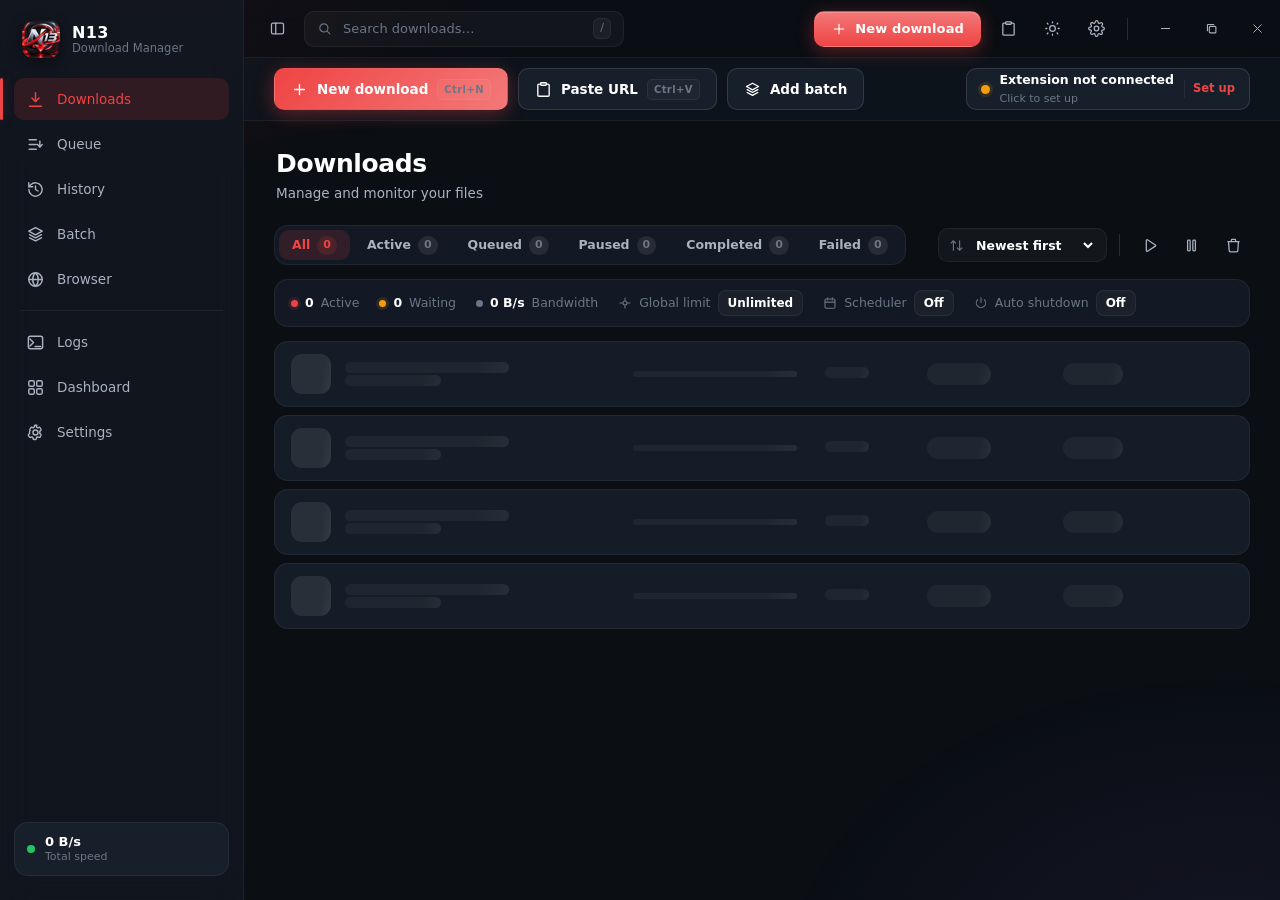
==== commit c6a92859: "release: v1.2.0 - Auto Shutdown toggle, optional Scheduler end time - New Auto Shutdown toggle in th" ====
--- a/ui/frontend/index.html
+++ b/ui/frontend/index.html
@@ -342,6 +342,11 @@
             <svg class="ico" viewBox="0 0 24 24" fill="none" stroke="currentColor" stroke-width="1.8" stroke-linecap="round" stroke-linejoin="round"><rect x="3.5" y="5" width="17" height="16" rx="2"/><path d="M8 3v4M16 3v4M3.5 10.5h17"/></svg>
             <span class="qs-lbl" data-i18n="queue.scheduler">Scheduler</span>
             <button class="qs-btn" id="qsSchedBtn" data-i18n-tip="queue.scheduler_tip">Off</button>
+          </div>
+          <div class="qs-item" id="qsShutdownWrap">
+            <svg class="ico" viewBox="0 0 24 24" fill="none" stroke="currentColor" stroke-width="1.8" stroke-linecap="round" stroke-linejoin="round"><path d="M12 3v8"/><path d="M6.3 6.2a8 8 0 1 0 11.4 0"/></svg>
+            <span class="qs-lbl" data-i18n="queue.auto_shutdown">Auto shutdown</span>
+            <button class="qs-btn" id="qsShutdownBtn" data-i18n-tip="queue.auto_shutdown_tip">Off</button>
           </div>
           <span class="qs-spacer"></span>
           <button class="btn btn-ghost btn-sm" id="qsRetryFailed" hidden>
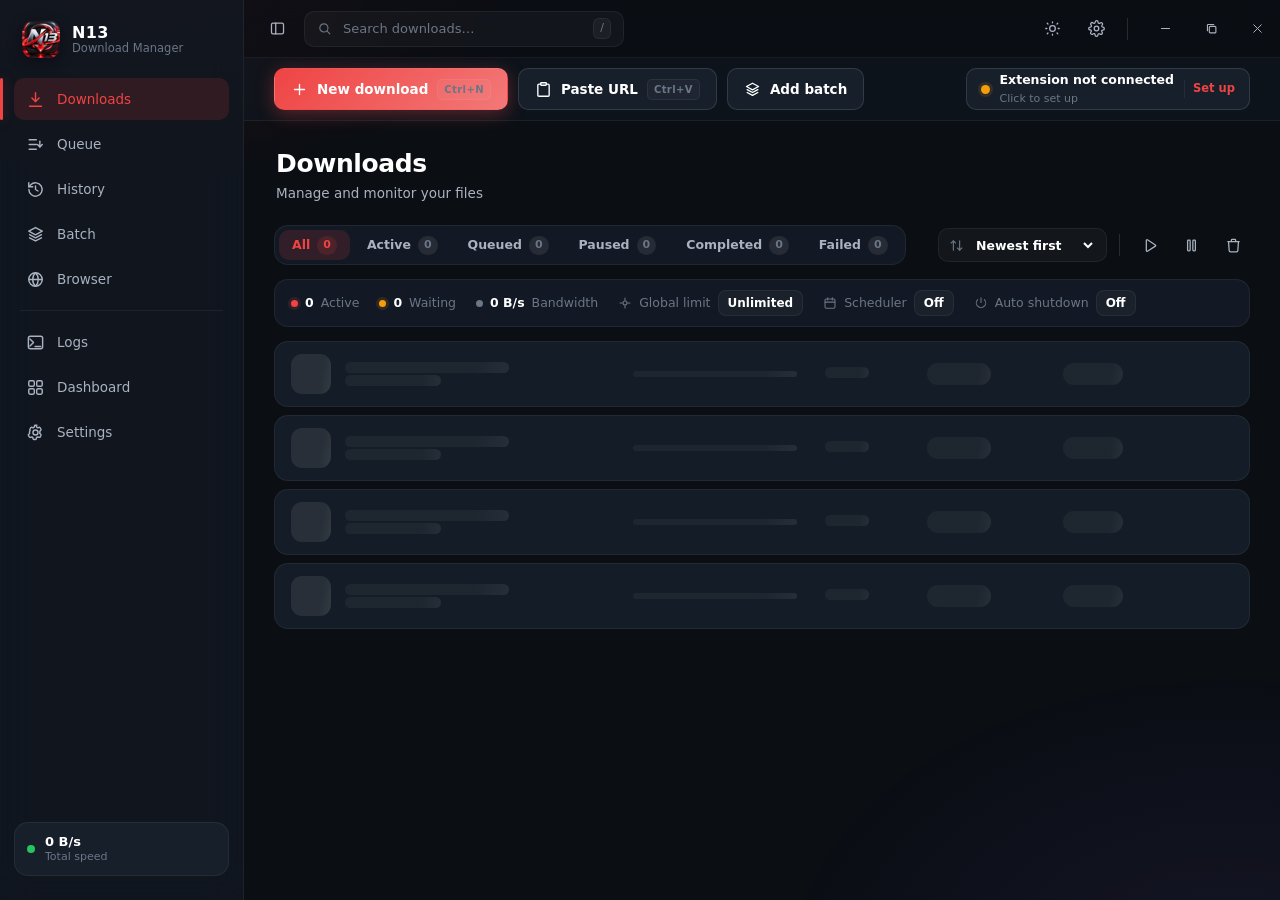
==== commit 01b7b036: "release: v1.4.1 - Consistent categories, History table fit, accessibility fixes A correctness and ac" ====
--- a/ui/frontend/index.html
+++ b/ui/frontend/index.html
@@ -24,7 +24,7 @@
 <div id="app">
 
   <!-- ══ Sidebar ══════════════════════════════════════════════════════ -->
-  <aside id="sidebar" aria-label="Primary">
+  <aside id="sidebar" aria-label="Primary" data-i18n-aria-label="landmark.primary">
     <span class="nav-indicator" id="navIndicator" aria-hidden="true"></span>
     <div class="brand">
       <img class="brand-mark" src="brand.png" alt="N13">
@@ -34,7 +34,7 @@
       </div>
     </div>
 
-    <nav class="nav" id="mainNav" aria-label="Main navigation">
+    <nav class="nav" id="mainNav" aria-label="Main navigation" data-i18n-aria-label="landmark.main_nav">
       <button class="nav-item active" data-page="downloads" data-i18n-tip="nav.downloads" aria-current="page">
         <svg class="ico" viewBox="0 0 24 24" fill="none" stroke="currentColor" stroke-width="1.8" stroke-linecap="round" stroke-linejoin="round"><path d="M12 3.5v11"/><path d="m7.5 10 4.5 4.5L16.5 10"/><path d="M4.5 20.5h15"/></svg>
         <span class="nav-label" data-i18n="nav.downloads">Downloads</span>
@@ -100,13 +100,10 @@
       </div>
 
       <div class="tb-cluster tb-right">
-        <button class="btn btn-primary" id="btnNewDownload" data-i18n-tip="title.new_download">
-          <svg class="ico" viewBox="0 0 24 24" fill="none" stroke="currentColor" stroke-width="1.8" stroke-linecap="round" stroke-linejoin="round"><path d="M12 5v14M5 12h14"/></svg>
-          <span data-i18n="title.new_download">New download</span>
-        </button>
-        <button class="icon-btn" id="btnPasteQuick" data-i18n-tip="title.paste_link" data-i18n-aria-label="title.paste_link">
-          <svg class="ico" viewBox="0 0 24 24" fill="none" stroke="currentColor" stroke-width="1.8" stroke-linecap="round" stroke-linejoin="round"><rect x="8" y="2.5" width="8" height="3.5" rx="1"/><path d="M16 4.5h2.5A1.5 1.5 0 0 1 20 6v14a1.5 1.5 0 0 1-1.5 1.5h-13A1.5 1.5 0 0 1 4 20V6a1.5 1.5 0 0 1 1.5-1.5H8"/></svg>
-        </button>
+        <!-- The primary actions ("New download", "Paste URL", "Add batch") live
+             in the command bar below, which is visible on every page.  Repeating
+             them here put two identical primary buttons on screen at once and
+             left the first-time user with no clear single starting point. -->
         <button class="icon-btn theme-btn" id="btnTheme" data-i18n-tip="title.toggle_theme" data-i18n-aria-label="title.toggle_theme">
           <svg class="ico ico-sun" viewBox="0 0 24 24" fill="none" stroke="currentColor" stroke-width="1.8" stroke-linecap="round" stroke-linejoin="round"><circle cx="12" cy="12" r="4"/><path d="M12 2.5V4M12 20v1.5M4.6 4.6l1 1M18.4 18.4l1 1M2.5 12H4M20 12h1.5M4.6 19.4l1-1M18.4 5.6l1-1"/></svg>
           <svg class="ico ico-moon" viewBox="0 0 24 24" fill="none" stroke="currentColor" stroke-width="1.8" stroke-linecap="round" stroke-linejoin="round"><path d="M20.5 13.2A8.5 8.5 0 1 1 10.8 3.5a7 7 0 0 0 9.7 9.7Z"/></svg>
@@ -130,7 +127,7 @@
     </header>
 
     <!-- Primary command bar — always visible, every page -->
-    <div class="command-bar" role="toolbar" aria-label="Primary actions">
+    <div class="command-bar" role="toolbar" aria-label="Primary actions" data-i18n-aria-label="landmark.primary_actions">
       <button class="cmd-btn cmd-primary" id="cmdNewDownload" data-i18n-tip="title.new_download">
         <svg class="ico" viewBox="0 0 24 24" fill="none" stroke="currentColor" stroke-width="1.9" stroke-linecap="round" stroke-linejoin="round"><path d="M12 5v14M5 12h14"/></svg>
         <span class="cmd-label" data-i18n="title.new_download">New download</span>
@@ -168,9 +165,9 @@
       </header>
 
       <!-- ── Dashboard ─────────────────────────────────────────────── -->
-      <section class="page" id="page-dashboard" aria-label="Dashboard">
-        <div class="ov-grid" role="group" aria-label="Overview">
-          <section class="ov-group ov-group--downloads" aria-label="Downloads">
+      <section class="page" id="page-dashboard" aria-label="Dashboard" data-i18n-aria-label="nav.dashboard">
+        <div class="ov-grid" role="group" aria-label="Overview" data-i18n-aria-label="landmark.overview">
+          <section class="ov-group ov-group--downloads" aria-label="Downloads" data-i18n-aria-label="nav.downloads">
             <header class="ov-group-head">
               <span class="ov-group-title" data-i18n="ov.downloads">Downloads</span>
               <span class="ov-group-hint" id="stTodaySub">0 B downloaded</span>
@@ -213,7 +210,7 @@
             </div>
           </section>
 
-          <section class="ov-group ov-group--transfer" aria-label="Throughput">
+          <section class="ov-group ov-group--transfer" aria-label="Throughput" data-i18n-aria-label="landmark.throughput">
             <header class="ov-group-head">
               <span class="ov-group-title" data-i18n="ov.transfer">Speed & network</span>
             </header>
@@ -240,7 +237,7 @@
             </div>
           </section>
 
-          <section class="ov-group ov-group--storage" aria-label="Storage">
+          <section class="ov-group ov-group--storage" aria-label="Storage" data-i18n-aria-label="landmark.storage">
             <header class="ov-group-head">
               <span class="ov-group-title" data-i18n="ov.storage">Storage</span>
             </header>
@@ -259,15 +256,15 @@
         </div>
 
         <div class="dash-cols">
-          <section class="panel" id="dashActive" aria-label="Active downloads">
+          <section class="panel" id="dashActive" aria-label="Current downloads" data-i18n-aria-label="dash.current_downloads">
             <header class="panel-head">
-              <h2 data-i18n="dash.active_downloads">Active downloads</h2>
+              <h2 data-i18n="dash.current_downloads">Current downloads</h2>
               <span class="panel-count" id="dashActiveCount"></span>
               <button class="btn btn-ghost btn-sm" data-nav="downloads" data-i18n="dash.view_all">View all</button>
             </header>
             <div class="panel-body"></div>
           </section>
-          <section class="panel" id="dashRecent" aria-label="Recent activity">
+          <section class="panel" id="dashRecent" aria-label="Recent activity" data-i18n-aria-label="dash.recent_activity">
             <header class="panel-head">
               <h2 data-i18n="dash.recent_activity">Recent activity</h2>
               <button class="btn btn-ghost btn-sm" data-nav="history" data-i18n="dash.history">History</button>
@@ -278,15 +275,33 @@
       </section>
 
       <!-- ── Downloads ─────────────────────────────────────────────── -->
-      <section class="page active" id="page-downloads" aria-label="Downloads">
+      <section class="page active" id="page-downloads" aria-label="Downloads" data-i18n-aria-label="nav.downloads">
+        <!-- Download groups: the tab strip that scopes this whole workspace.
+             `[ + ] [ All ] [ TV Series ] [ GTA V ] …` — switching a tab only
+             re-filters the list below; there is no separate page for a group.
+             The strip stays hidden until a group exists, so a first-run user
+             sees the empty state (with its own "New group" action) instead of a
+             lone "+".  Rendered by js/features/groups/groups.js. -->
+        <div class="grp-strip" id="grpStrip" hidden>
+          <button class="grp-add" id="grpNew" type="button"
+                  data-i18n-tip="groups.new" data-i18n-aria-label="groups.new">
+            <svg class="ico" viewBox="0 0 24 24" width="15" height="15" fill="none" stroke="currentColor" stroke-width="2" stroke-linecap="round" stroke-linejoin="round"><path d="M12 5v14"/><path d="M5 12h14"/></svg>
+          </button>
+          <div class="grp-tabs" id="grpTabs" role="group" aria-label="Download groups" data-i18n-aria-label="landmark.download_groups"></div>
+        </div>
+
+        <!-- The open group's name, state, progress and settings.  Hidden on the
+             "All" tab, where there is no single group to describe. -->
+        <div class="grp-head" id="grpHead" hidden></div>
+
         <div class="dl-toolbar">
-          <div class="chips" id="filterChips" role="tablist" aria-label="Filter downloads">
-            <button class="chip active" data-filter="all"><span data-i18n="filter.all">All</span> <span class="chip-n">0</span></button>
-            <button class="chip" data-filter="active"><span data-i18n="filter.active">Active</span> <span class="chip-n">0</span></button>
-            <button class="chip" data-filter="queued"><span data-i18n="filter.queued">Queued</span> <span class="chip-n">0</span></button>
-            <button class="chip" data-filter="paused"><span data-i18n="filter.paused">Paused</span> <span class="chip-n">0</span></button>
-            <button class="chip" data-filter="completed"><span data-i18n="filter.completed">Completed</span> <span class="chip-n">0</span></button>
-            <button class="chip" data-filter="failed"><span data-i18n="filter.failed">Failed</span> <span class="chip-n">0</span></button>
+          <div class="chips" id="filterChips" role="group" aria-label="Filter downloads" data-i18n-aria-label="landmark.filter_downloads">
+            <button class="chip active" aria-pressed="true" data-filter="all"><span data-i18n="filter.all">All</span> <span class="chip-n">0</span></button>
+            <button class="chip" aria-pressed="false" data-filter="active"><span data-i18n="filter.active">Active</span> <span class="chip-n">0</span></button>
+            <button class="chip" aria-pressed="false" data-filter="queued"><span data-i18n="filter.queued">Queued</span> <span class="chip-n">0</span></button>
+            <button class="chip" aria-pressed="false" data-filter="paused"><span data-i18n="filter.paused">Paused</span> <span class="chip-n">0</span></button>
+            <button class="chip" aria-pressed="false" data-filter="completed"><span data-i18n="filter.completed">Completed</span> <span class="chip-n">0</span></button>
+            <button class="chip" aria-pressed="false" data-filter="failed"><span data-i18n="filter.failed">Failed</span> <span class="chip-n">0</span></button>
           </div>
           <div class="dl-toolbar-right">
             <label class="sort-wrap" data-i18n-tip="sort.label">
@@ -304,10 +319,10 @@
               </select>
             </label>
             <span class="tb-divider" aria-hidden="true"></span>
-            <button class="icon-btn" id="btnResumeAll" data-i18n-tip="toast.all_resumed" data-i18n-aria-label="toast.all_resumed">
+            <button class="icon-btn" id="btnResumeAll" data-i18n-tip="queue.resume_everything_tip" data-i18n-aria-label="queue.resume_everything_tip">
               <svg class="ico" viewBox="0 0 24 24" fill="none" stroke="currentColor" stroke-width="1.8" stroke-linecap="round" stroke-linejoin="round"><path d="M7.5 4.8v14.4c0 .8.9 1.3 1.6.9l11.2-7.2a1 1 0 0 0 0-1.7L9.1 4a1 1 0 0 0-1.6.8Z"/></svg>
             </button>
-            <button class="icon-btn" id="btnPauseAll" data-i18n-tip="toast.all_paused" data-i18n-aria-label="toast.all_paused">
+            <button class="icon-btn" id="btnPauseAll" data-i18n-tip="queue.pause_everything_tip" data-i18n-aria-label="queue.pause_everything_tip">
               <svg class="ico" viewBox="0 0 24 24" fill="none" stroke="currentColor" stroke-width="1.8" stroke-linecap="round" stroke-linejoin="round"><rect x="6.5" y="4.5" width="3.6" height="15" rx="1.2"/><rect x="13.9" y="4.5" width="3.6" height="15" rx="1.2"/></svg>
             </button>
             <button class="icon-btn" id="btnClearFinished" data-i18n-tip="toast.list_cleared" data-i18n-aria-label="toast.list_cleared">
@@ -317,7 +332,7 @@
         </div>
 
         <!-- Queue summary: active / waiting / priority / scheduler -->
-        <div class="queue-strip" id="queueStrip" aria-label="Queue status">
+        <div class="queue-strip" id="queueStrip" aria-label="Queue status" data-i18n-aria-label="landmark.queue_status">
           <div class="qs-item">
             <span class="qs-dot active" aria-hidden="true"></span>
             <span class="qs-val" id="qsActive">0</span>
@@ -355,8 +370,34 @@
           </button>
         </div>
 
+        <!-- Queue gate — shown only while the queue is paused.  A paused queue
+             must never look like a hung app: the banner says why nothing is
+             starting and offers the one action that fixes it.  Rendered from
+             the backend's runtime state, never inferred from a button press. -->
+        <div class="shutdown-banner queue-banner" id="qsQueuePausedBanner" role="status" aria-live="polite" hidden>
+          <svg class="ico" viewBox="0 0 24 24" fill="none" stroke="currentColor" stroke-width="1.8" stroke-linecap="round" stroke-linejoin="round"><rect x="6.5" y="4.5" width="3.6" height="15" rx="1.2"/><rect x="13.9" y="4.5" width="3.6" height="15" rx="1.2"/></svg>
+          <div class="sb-text">
+            <strong data-i18n="queue.paused_title">Queue paused</strong>
+            <span data-i18n="queue.paused_msg">No new downloads will start until you resume the queue.</span>
+          </div>
+          <button class="btn btn-ghost btn-sm" id="qsQueueResume" data-i18n="queue.resume_queue">Resume queue</button>
+        </div>
+
+        <!-- Auto shutdown countdown — shown only while a shutdown is pending.
+             Rendered from the backend's runtime state, never inferred from the
+             shutdown_when_done preference. -->
+        <div class="shutdown-banner" id="qsShutdownBanner" role="status" aria-live="polite" hidden>
+          <svg class="ico" viewBox="0 0 24 24" fill="none" stroke="currentColor" stroke-width="1.8" stroke-linecap="round" stroke-linejoin="round"><path d="M12 3v8"/><path d="M6.3 6.2a8 8 0 1 0 11.4 0"/></svg>
+          <div class="sb-text">
+            <strong data-i18n="queue.shutdown_scheduled">Shutdown scheduled</strong>
+            <span id="qsShutdownMsg">The computer shuts down in 60 seconds</span>
+          </div>
+          <span class="sb-count" id="qsShutdownCount">60s</span>
+          <button class="btn btn-ghost btn-sm" id="qsShutdownCancel" data-i18n="queue.shutdown_cancel">Cancel shutdown</button>
+        </div>
+
         <!-- Category filter — rendered only when the list spans >1 category -->
-        <div class="cat-strip" id="catStrip" role="tablist" aria-label="Filter by category" hidden></div>
+        <div class="cat-strip" id="catStrip" role="group" aria-label="Filter by category" data-i18n-aria-label="landmark.filter_category" hidden></div>
 
         <div class="dl-head" id="downloadHead" hidden>
           <span class="h-name" data-i18n="col.name">Name</span>
@@ -368,26 +409,26 @@
           <span class="h-actions" aria-hidden="true"></span>
         </div>
 
-        <div class="dl-list" id="downloadList" role="list" aria-label="Download list"></div>
+        <div class="dl-list" id="downloadList" role="listbox" aria-multiselectable="true" aria-label="Download list" data-i18n-aria-label="landmark.download_list"></div>
         <div id="downloadsEmpty" hidden></div>
       </section>
 
       <!-- ── Queue ─────────────────────────────────────────────────── -->
       <!-- Rendered entirely by js/queue.js so the queue experience stays a
            self-contained module rather than growing this file. -->
-      <section class="page" id="page-queue" aria-label="Queue">
+      <section class="page" id="page-queue" aria-label="Queue" data-i18n-aria-label="nav.queue">
         <div class="queue-view" id="queueView"></div>
       </section>
 
       <!-- ── History ───────────────────────────────────────────────── -->
-      <section class="page" id="page-history" aria-label="History">
+      <section class="page" id="page-history" aria-label="History" data-i18n-aria-label="nav.history">
         <div class="analytics" id="historyStats" hidden></div>
         <div class="page-actions">
-          <div class="chips" id="historyFilterChips" role="tablist" aria-label="Filter history">
-            <button class="chip active" data-hfilter="all"><span data-i18n="history.all">All</span></button>
-            <button class="chip" data-hfilter="Complete"><span data-i18n="history.completed">Completed</span></button>
-            <button class="chip" data-hfilter="Failed"><span data-i18n="history.failed">Failed</span></button>
-            <button class="chip" data-hfilter="Cancelled"><span data-i18n="history.cancelled">Cancelled</span></button>
+          <div class="chips" id="historyFilterChips" role="group" aria-label="Filter history" data-i18n-aria-label="landmark.filter_history">
+            <button class="chip active" aria-pressed="true" data-hfilter="all"><span data-i18n="history.all">All</span></button>
+            <button class="chip" aria-pressed="false" data-hfilter="Complete"><span data-i18n="history.completed">Completed</span></button>
+            <button class="chip" aria-pressed="false" data-hfilter="Failed"><span data-i18n="history.failed">Failed</span></button>
+            <button class="chip" aria-pressed="false" data-hfilter="Cancelled"><span data-i18n="history.cancelled">Cancelled</span></button>
           </div>
           <button class="btn btn-ghost" id="btnClearHistory">
             <svg class="ico" viewBox="0 0 24 24" fill="none" stroke="currentColor" stroke-width="1.8" stroke-linecap="round" stroke-linejoin="round"><path d="M4 6.5h16"/><path d="M9 6.5v-2a1 1 0 0 1 1-1h4a1 1 0 0 1 1 1v2"/><path d="M19 6.5 18.1 19a2 2 0 0 1-2 1.9H7.9a2 2 0 0 1-2-1.9L5 6.5"/></svg>
@@ -397,7 +438,7 @@
         <div class="table-card">
           <table class="table" id="historyTable">
             <thead>
-              <tr><th class="h-date" data-i18n="col.date">Date</th><th data-i18n="col.file">File</th><th class="h-size" data-i18n="col.size">Size</th><th class="h-cat" data-i18n="col.category">Category</th><th data-i18n="col.status">Status</th><th class="h-dir" data-i18n="col.location">Location</th><th class="h-actions" aria-hidden="true"></th></tr>
+              <tr><th class="h-date" data-i18n="col.date">Date</th><th data-i18n="col.file">File</th><th class="h-size" data-i18n="col.size">Size</th><th class="h-cat" data-i18n="col.category">Category</th><th class="h-status" data-i18n="col.status">Status</th><th class="h-dir" data-i18n="col.location">Location</th><th class="h-actions" aria-hidden="true"></th></tr>
             </thead>
             <tbody id="historyBody"></tbody>
           </table>
@@ -406,17 +447,20 @@
       </section>
 
       <!-- ── Batch ─────────────────────────────────────────────────── -->
-      <section class="page" id="page-batch" aria-label="Batch download">
+      <section class="page" id="page-batch" aria-label="Batch download" data-i18n-aria-label="page.batch">
         <div class="card">
-          <div class="tabs" role="tablist" aria-label="Batch mode">
-            <button class="tab-btn active" data-tab="urllist" role="tab" aria-selected="true"><span data-i18n="batch.url_list">URL list</span></button>
-            <button class="tab-btn" data-tab="pattern" role="tab" aria-selected="false"><span data-i18n="batch.pattern_scan">Pattern scan</span></button>
+          <div class="tabs" role="tablist" aria-label="Batch mode" data-i18n-aria-label="landmark.batch_mode">
+            <button class="tab-btn active" data-tab="urllist" role="tab" aria-selected="true" aria-controls="tab-urllist"><span data-i18n="batch.url_list">URL list</span></button>
+            <button class="tab-btn" data-tab="pattern" role="tab" aria-selected="false" tabindex="-1" aria-controls="tab-pattern"><span data-i18n="batch.pattern_scan">Pattern scan</span></button>
           </div>
 
           <div class="tab-panel active" id="tab-urllist" role="tabpanel">
             <p class="dim-note"><span data-i18n="batch.note">Paste one link per line.</span> <span class="batch-count" id="batchCount"></span></p>
             <textarea class="input textarea mono" id="batchUrls" rows="8" spellcheck="false"
               placeholder="https://example.com/file1.zip&#10;https://example.com/file2.zip&#10;https://example.com/file3.zip" data-i18n-aria-label="batch.url_list"></textarea>
+            <div class="input-join" id="batchProjectRow" hidden>
+              <select class="input" id="batchProject" data-project-select data-i18n-aria-label="dlg.project"></select>
+            </div>
             <div class="input-join">
               <input class="input mono" id="batchDir" type="text" data-i18n-ph="batch.save_to" data-i18n-aria-label="batch.save_to">
               <button class="btn btn-ghost" id="btnBatchBrowse">
@@ -437,7 +481,7 @@
           </div>
 
           <div class="tab-panel" id="tab-pattern" role="tabpanel">
-            <p class="dim-note">Use <code>*</code> where the number goes — N13 probes the sequence and queues every file that exists.</p>
+            <p class="dim-note" data-i18n="batch.pattern_note">Use * where the number goes — N13 probes the sequence and queues every file that exists.</p>
             <div class="pattern-grid">
               <div class="field span-2">
                 <label class="field-label" for="patternUrl" data-i18n="batch.pattern_url">Pattern URL</label>
@@ -474,7 +518,7 @@
       </section>
 
       <!-- ── Browser ───────────────────────────────────────────────── -->
-      <section class="page" id="page-browser" aria-label="Browser integration">
+      <section class="page" id="page-browser" aria-label="Browser integration" data-i18n-aria-label="landmark.browser">
         <div class="card server-card">
           <span class="server-orb off" id="serverOrb" aria-hidden="true"></span>
           <div class="server-info">
@@ -533,12 +577,12 @@
       </section>
 
       <!-- ── Settings ──────────────────────────────────────────────── -->
-      <section class="page" id="page-settings" aria-label="Settings">
+      <section class="page" id="page-settings" aria-label="Settings" data-i18n-aria-label="nav.settings">
         <div class="settings-wrap" id="settingsBody"></div>
       </section>
 
       <!-- ── Logs ──────────────────────────────────────────────────── -->
-      <section class="page" id="page-logs" aria-label="Logs">
+      <section class="page" id="page-logs" aria-label="Logs" data-i18n-aria-label="nav.logs">
         <div class="page-actions">
           <button class="btn btn-ghost" id="btnCopyLogs">
             <svg class="ico" viewBox="0 0 24 24" fill="none" stroke="currentColor" stroke-width="1.8" stroke-linecap="round" stroke-linejoin="round"><rect x="9" y="9" width="11.5" height="11.5" rx="2"/><path d="M5.5 15h-1a2 2 0 0 1-2-2V5.5a2 2 0 0 1 2-2H12a2 2 0 0 1 2 2v1"/></svg>
@@ -554,7 +598,7 @@
     </main>
 
     <!-- Selection action bar — appears whenever downloads are selected -->
-    <div class="sel-bar" id="selBar" role="toolbar" aria-label="Download actions" hidden>
+    <div class="sel-bar" id="selBar" role="toolbar" aria-label="Download actions" data-i18n-aria-label="landmark.download_actions" hidden>
       <div class="sb-count">
         <span class="sb-count-n" id="sbCount">0</span>
         <span class="sb-count-lbl" id="sbCountLabel" data-i18n="sel.selected">selected</span>
@@ -603,7 +647,7 @@
      1. platform layer: utils → i18n → api
      2. component modules → Components facade
      3. core layer: prefs, navigation, events, shortcuts
-     4. feature modules: downloads, add-download, settings (SettingsUI)
+     4. feature modules: downloads, add-download, settings (SettingsUI), groups
      5. app (bootstrap/orchestration) → queue (self-bootstrapping feature)
      All files are plain globals — no ES modules yet. -->
 <script src="js/utils.js"></script>
@@ -625,6 +669,10 @@
 <script src="js/features/downloads/downloads-actions.js"></script>
 <script src="js/features/add-download/add-download.js"></script>
 <script src="js/features/settings/settings.js"></script>
+<script src="js/features/groups/groups-model.js"></script>
+<script src="js/features/groups/groups-view.js"></script>
+<script src="js/features/groups/group-dialogs.js"></script>
+<script src="js/features/groups/groups.js"></script>
 <script src="js/app.js"></script>
 <script src="js/queue.js"></script>
 </body>
--- a/ui/frontend/css/main.css
+++ b/ui/frontend/css/main.css
@@ -22,3 +22,4 @@
 @import url("rtl.css");
 @import url("legacy.css");
 @import url("queue.css");
+@import url("groups.css");
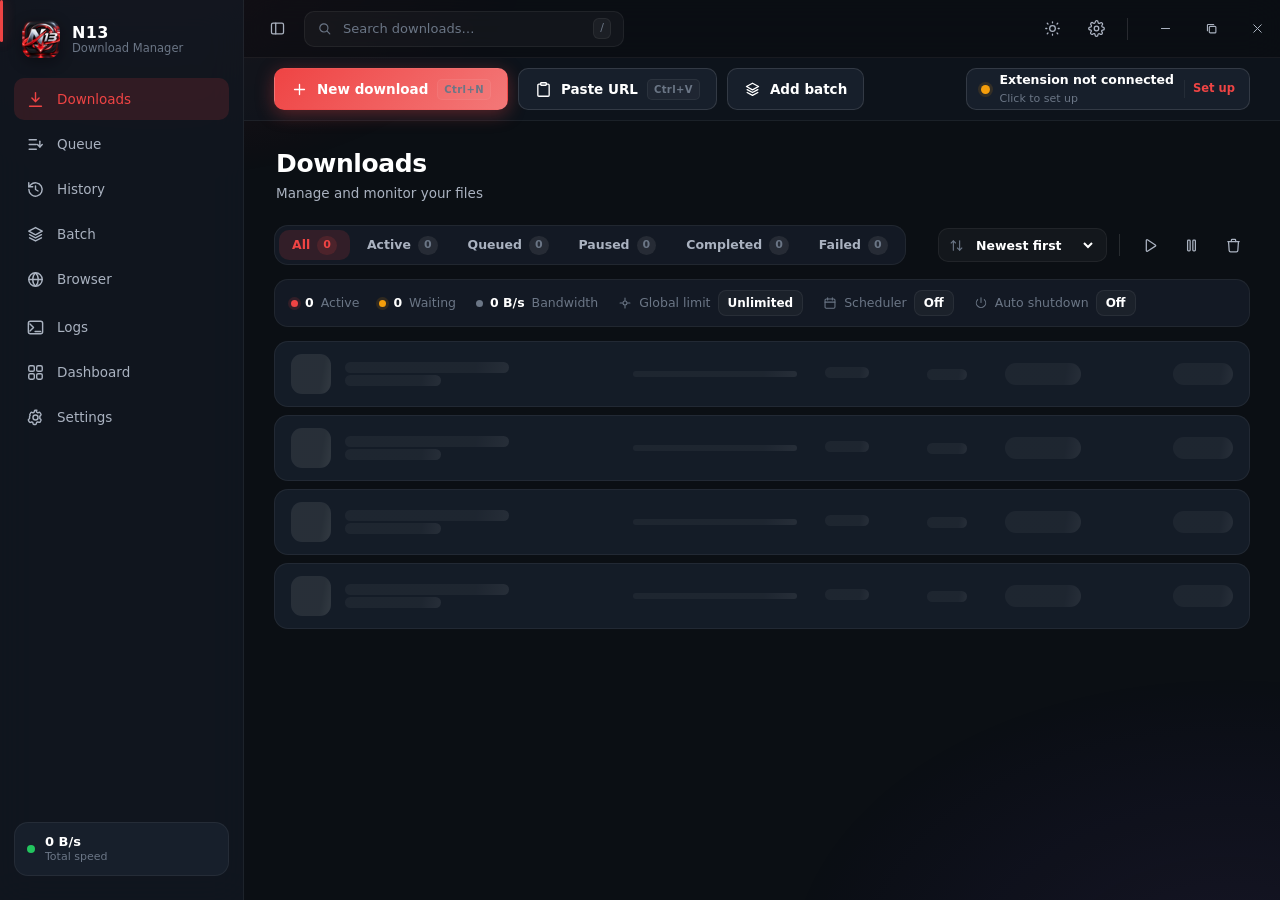
==== commit 42d558ca: "Release v1.4.5" ====
--- a/ui/frontend/index.html
+++ b/ui/frontend/index.html
@@ -8,10 +8,16 @@
 <link rel="icon" href="favicon.png">
 <title>N13 Download Manager</title>
 <script>
-/* Apply saved theme before first paint to avoid a flash. */
+/* Apply saved theme and text direction before first paint to avoid a flash. */
 try {
   var p = JSON.parse(localStorage.getItem("n13-prefs") || "{}");
   document.documentElement.dataset.theme = p.theme || "dark";
+  // The sidebar is pinned left by CSS in both languages; only content
+  // direction changes here.
+  if (p.lang === "fa") {
+    document.documentElement.lang = "fa";
+    document.documentElement.dir = "rtl";
+  }
 } catch (e) {}
 </script>
 <link rel="stylesheet" href="css/main.css">
@@ -293,6 +299,8 @@
         <!-- The open group's name, state, progress and settings.  Hidden on the
              "All" tab, where there is no single group to describe. -->
         <div class="grp-head" id="grpHead" hidden></div>
+
+        <div class="sched-panel" id="scheduledPanel" hidden></div>
 
         <div class="dl-toolbar">
           <div class="chips" id="filterChips" role="group" aria-label="Filter downloads" data-i18n-aria-label="landmark.filter_downloads">
@@ -673,6 +681,8 @@
 <script src="js/features/groups/groups-view.js"></script>
 <script src="js/features/groups/group-dialogs.js"></script>
 <script src="js/features/groups/groups.js"></script>
+<script src="js/features/batch/scan-results.js"></script>
+<script src="js/features/scheduling/scheduled-panel.js"></script>
 <script src="js/app.js"></script>
 <script src="js/queue.js"></script>
 </body>
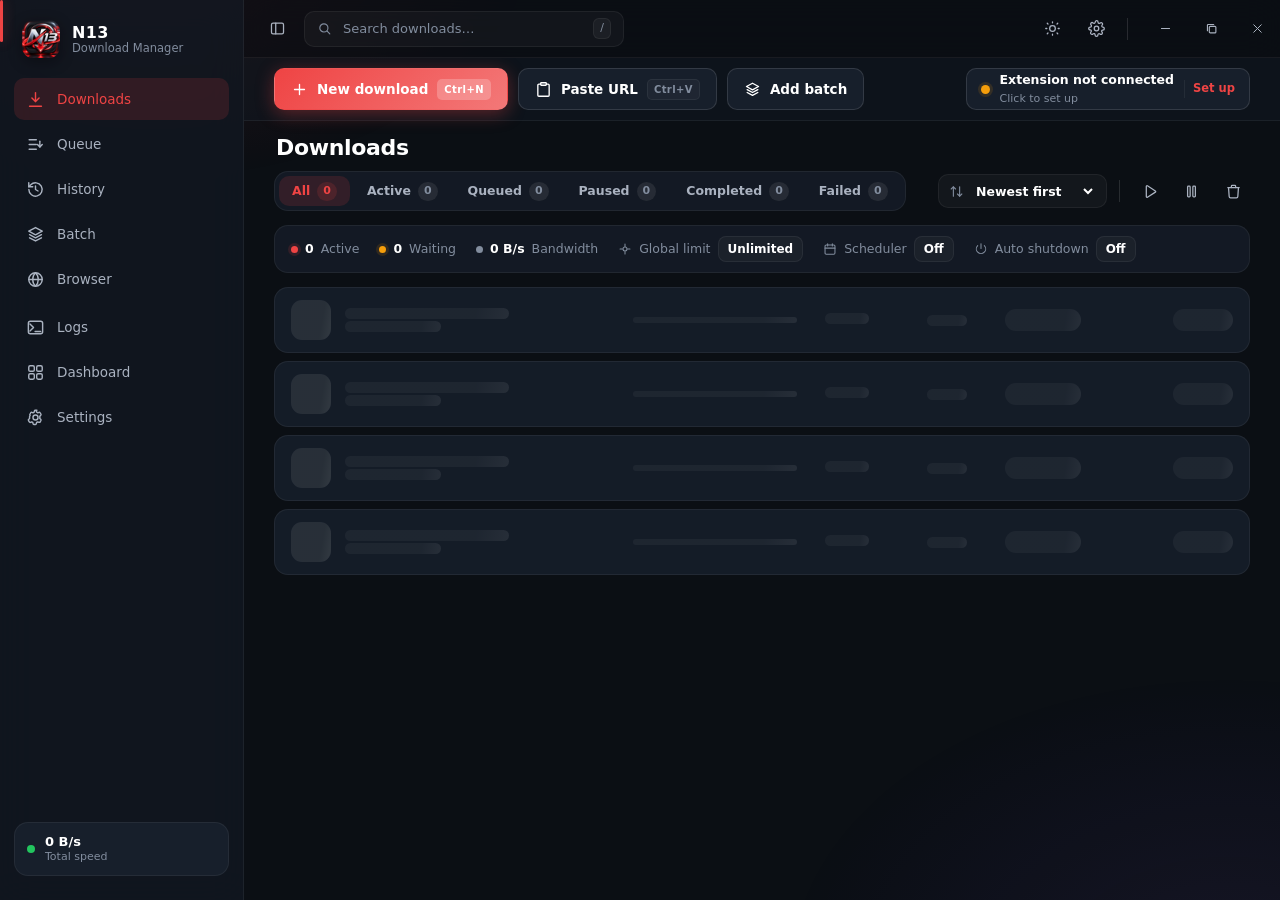
==== commit be6d2115: "Release v1.4.8: per-download scheduling, shutdown-after-downloads, Downloads polish, packaging and u" ====
--- a/ui/frontend/index.html
+++ b/ui/frontend/index.html
@@ -285,9 +285,9 @@
         <!-- Download groups: the tab strip that scopes this whole workspace.
              `[ + ] [ All ] [ TV Series ] [ GTA V ] …` — switching a tab only
              re-filters the list below; there is no separate page for a group.
-             The strip stays hidden until a group exists, so a first-run user
-             sees the empty state (with its own "New group" action) instead of a
-             lone "+".  Rendered by js/features/groups/groups.js. -->
+             The "+" stays available even before the first group exists (it is
+             now the only group-creation entry point); the tab row fills in as
+             groups are created.  Rendered by js/features/groups/groups.js. -->
         <div class="grp-strip" id="grpStrip" hidden>
           <button class="grp-add" id="grpNew" type="button"
                   data-i18n-tip="groups.new" data-i18n-aria-label="groups.new">
